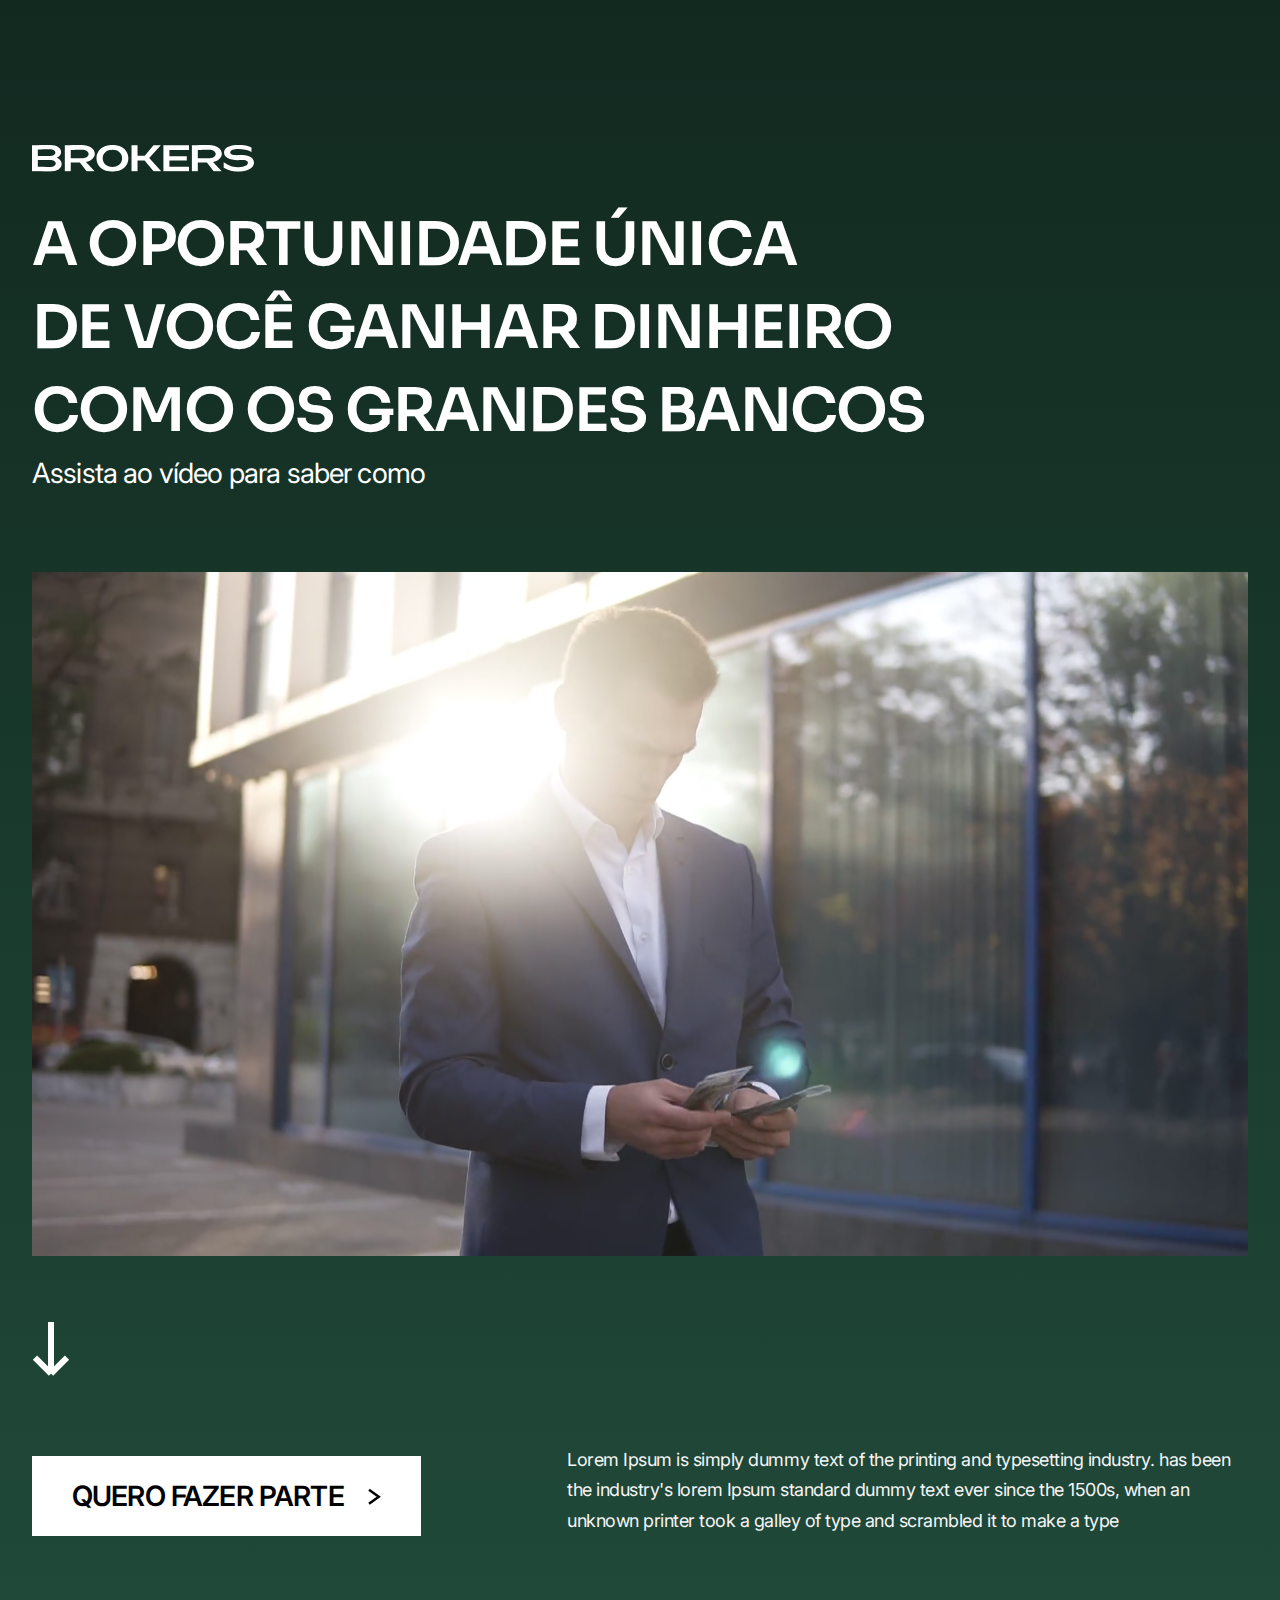
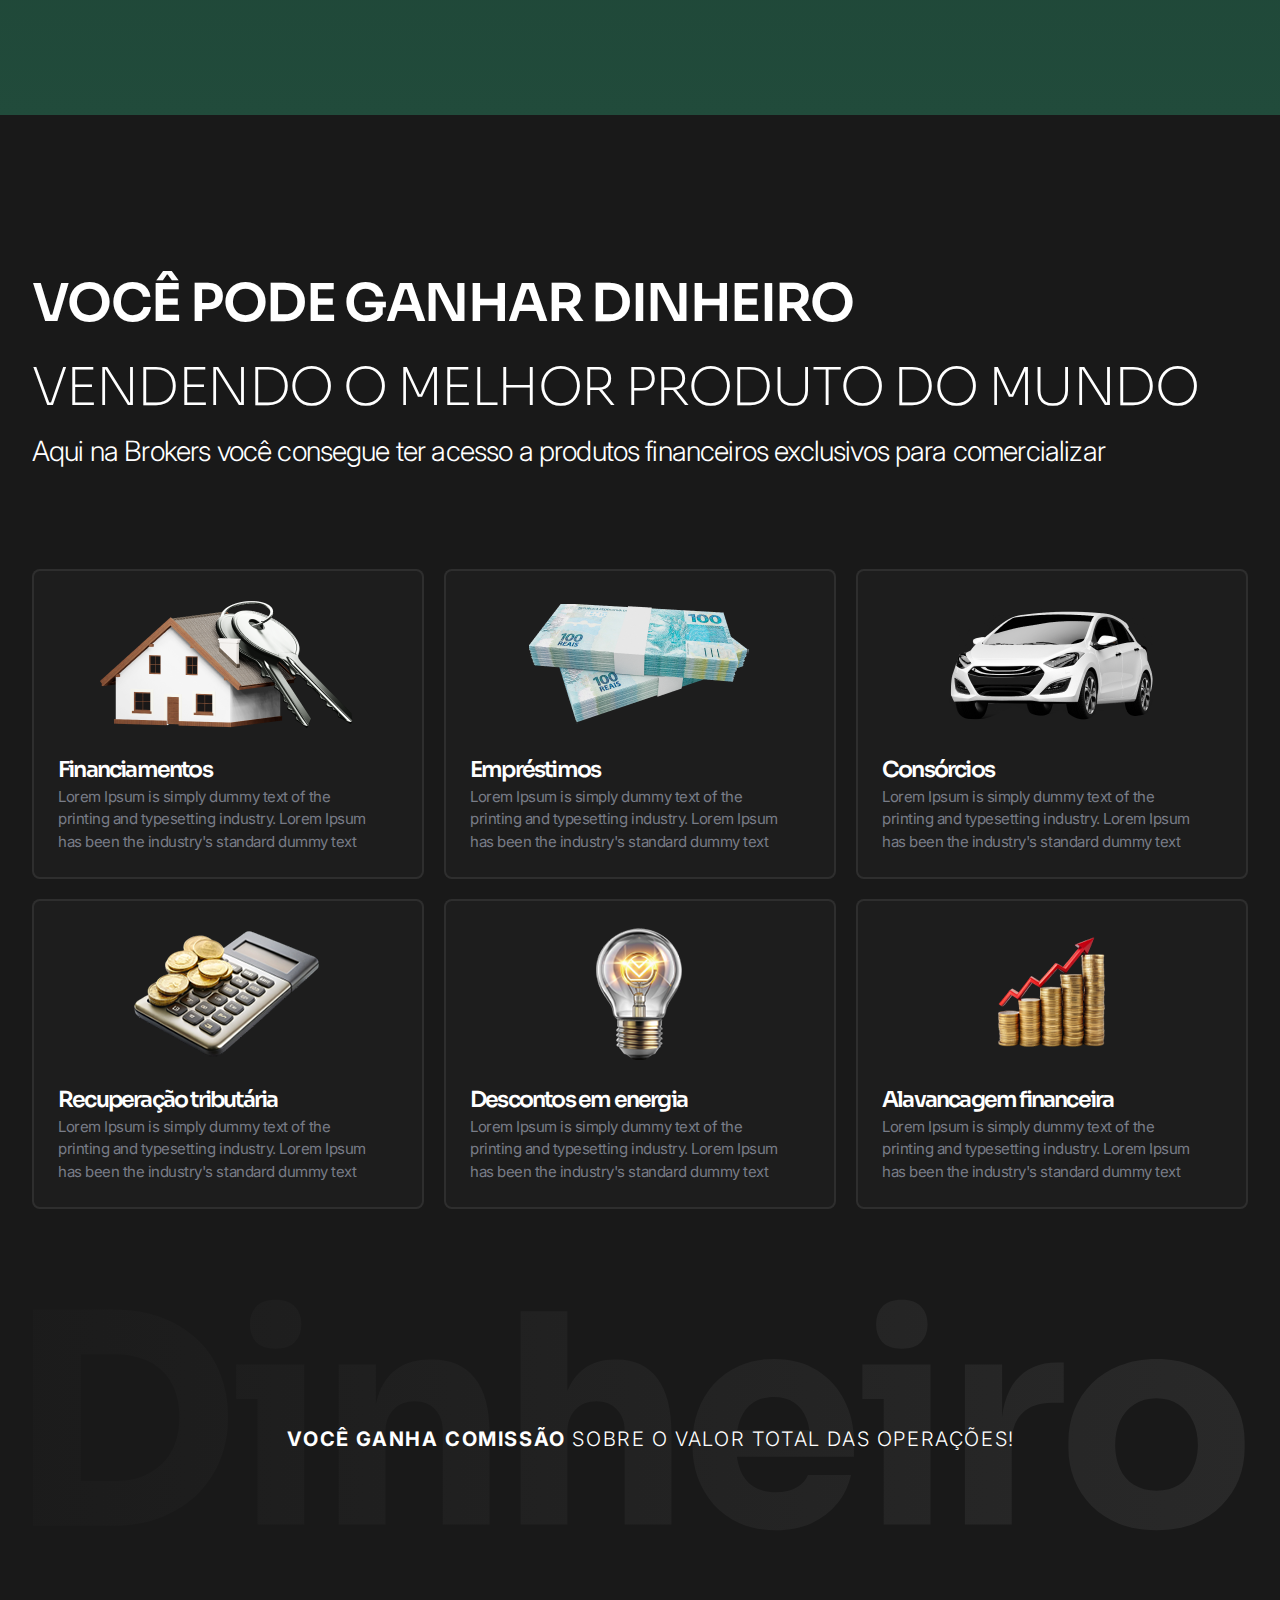
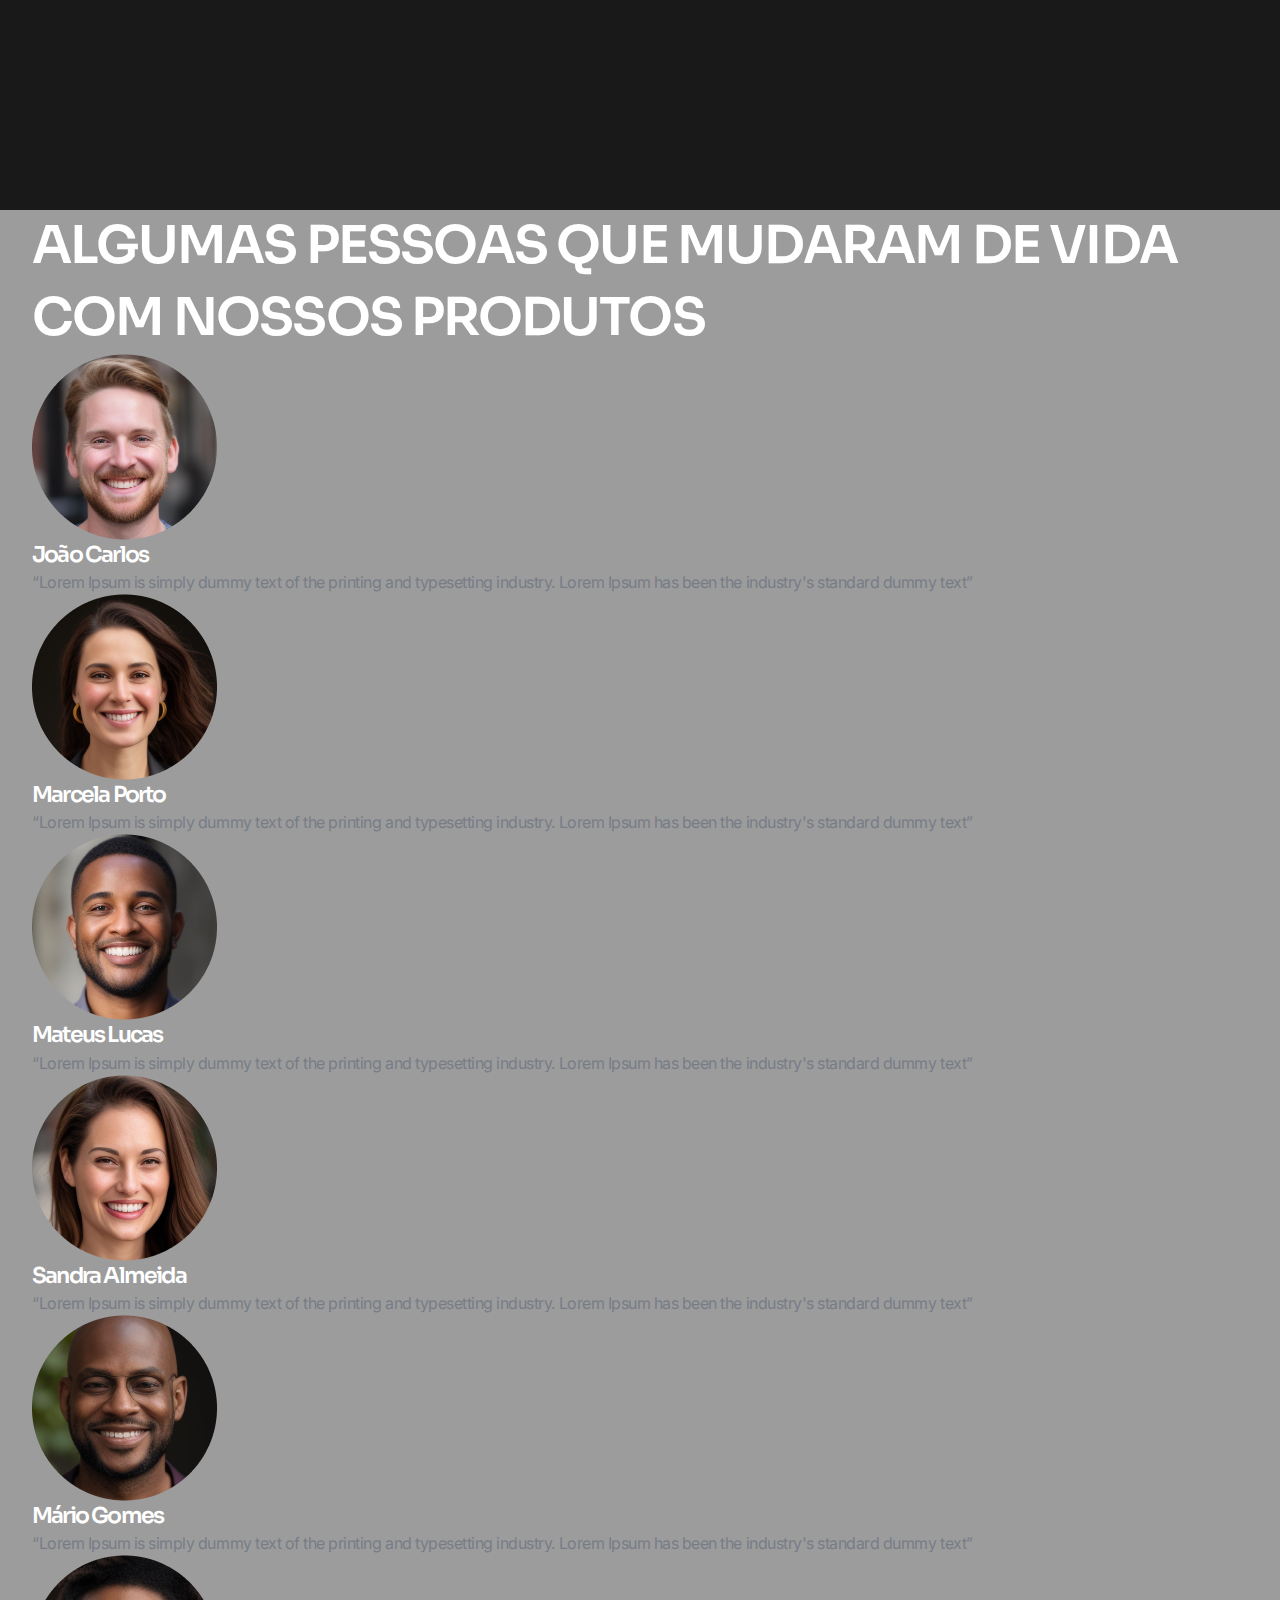
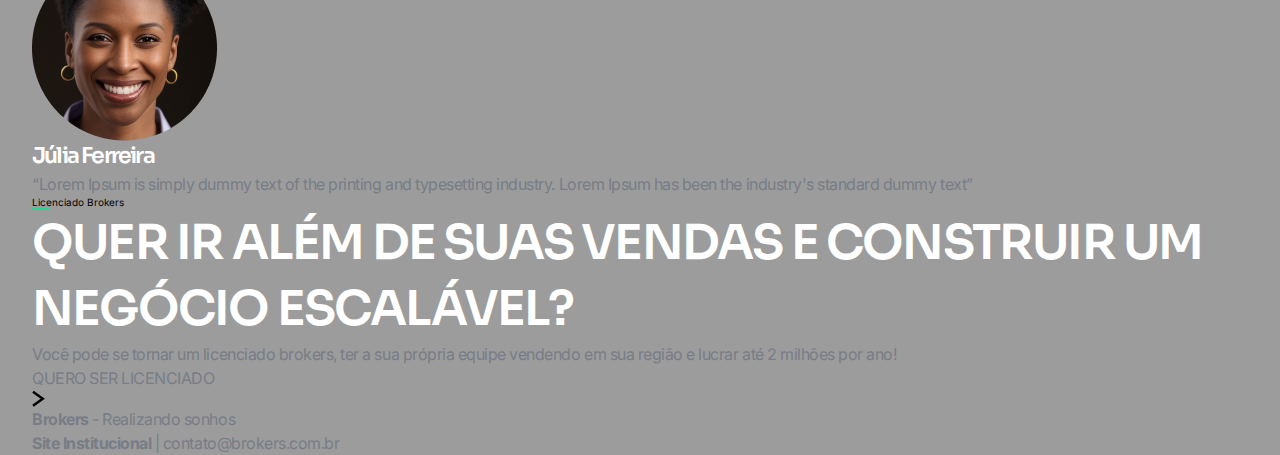
==== lp.html @ 42717589 "section-ganha finalizada" ====
<!DOCTYPE html>
<html lang="pt-BR">
<head>
    <meta charset="UTF-8">
    <meta name="viewport" content="width=device-width, initial-scale=1.0">
    <title>Brokers - Landing page</title>
    <link href="https://fonts.googleapis.com/css2?family=Inter:wght@100..900&family=Sora:wght@100..800&display=swap" rel="stylesheet">
    <link rel="stylesheet" href="css/two.min.css">

</head>
<body>
    <body>
        <div class="section-hero">
            <div class="container">
                <div class="top">
                    <img src="img/imgs_landing/marca_brokers_white.svg" alt="marca_brokers">
                    <h1>A oportunidade única <br>de você ganhar dinheiro como os grandes bancos</h1>
                    <p class="assista">Assista ao vídeo para saber como</p>
                </div>
                <div class="mid">
                    <video autoplay muted loop width="100%" height="100%" type="video/mp4">
                        <source src="img/imgs_landing/video_landing.mov">
                    </video>
                </div>
                <div class="bot">
                    <div class="esquerda">
                        <img class="seta-grande" src="img/imgs_landing/icon_arrow_video.svg" alt="icone_seta">
                        <div class="botao">
                            <p class="texto">QUERO FAZER PARTE<img src="img/imgs_landing/icon_botao.svg" alt="icone_seta"></p>

                        </div>
                    </div>
                    <div class="direita">
                        <p>Lorem Ipsum is simply dummy text of the printing and typesetting industry. has been the industry's lorem Ipsum standard dummy text ever since the 1500s, when an unknown printer took a galley of type and scrambled it to make a type </p>
                    </div>
                </div>
            </div>
        </div>
        <div class="section-ganha">
            <div class="container">
                <div class="top">
                    <h2>Você pode ganhar dinheiro <br><span>vendendo o melhor produto do mundo</span></h2>
                    <p class="aqui">Aqui na Brokers você consegue ter acesso a produtos financeiros exclusivos para comercializar</p>
                </div>
                <div class="mid">
                    <div class="boxs">
                        <div class="card">
                            <div class="img">
                                <img src="img/imgs_landing/3d_financiamento.png" alt="imagem_casa">
                            </div>
                            <div class="text">
                                <h4>Financiamentos</h4>
                                <p>Lorem Ipsum is simply dummy text of the printing and typesetting industry. Lorem Ipsum has been the industry's standard dummy text </p>
                            </div>
                        </div>
                        <div class="card">
                            <div class="img">
                                <img src="img/imgs_landing/3d_emprestimo.png" alt="imagem_casa">
                            </div>
                            <div class="text">
                                <h4>Empréstimos</h4>
                                <p>Lorem Ipsum is simply dummy text of the printing and typesetting industry. Lorem Ipsum has been the industry's standard dummy text </p>
                            </div>
                        </div>
                        <div class="card">
                            <div class="img">
                                <img src="img/imgs_landing/3d_consorcio.png" alt="imagem_casa">
                            </div>
                            <div class="text">
                                <h4>Consórcios</h4>
                                <p>Lorem Ipsum is simply dummy text of the printing and typesetting industry. Lorem Ipsum has been the industry's standard dummy text </p>
                            </div>
                        </div>
                        <div class="card">
                            <div class="img">
                                <img src="img/imgs_landing/3d_recuperacao_tributaria.png" alt="imagem_casa">
                            </div>
                            <div class="text">
                                <h4>Recuperação tributária</h4>
                                <p>Lorem Ipsum is simply dummy text of the printing and typesetting industry. Lorem Ipsum has been the industry's standard dummy text </p>
                            </div>
                        </div>
                        <div class="card">
                            <div class="img">
                                <img src="img/imgs_landing/3d_desconto_energia.png" alt="imagem_casa">
                            </div>
                            <div class="text">
                                <h4>Descontos em energia</h4>
                                <p>Lorem Ipsum is simply dummy text of the printing and typesetting industry. Lorem Ipsum has been the industry's standard dummy text </p>
                            </div>
                        </div>
                        <div class="card">
                            <div class="img">
                                <img src="img/imgs_landing/3d_alavancagem_financeira.png" alt="imagem_casa">
                            </div>
                            <div class="text">
                                <h4>Alavancagem financeira</h4>
                                <p>Lorem Ipsum is simply dummy text of the printing and typesetting industry. Lorem Ipsum has been the industry's standard dummy text </p>
                            </div>
                        </div>
                    </div>
                </div>
                <div class="bot">
                    <img src="img/imgs_landing/dinheiro.svg" alt="">
                    <p class="comissao">Você ganha comissão <span>sobre o valor total das operações!</span></p>
                </div>
            </div>
        </div>
        <div class="section-pessoas">
            <div class="container">
                <h2>Algumas pessoas que mudaram de vida com nossos produtos</h2>
            <div class="boxs">
                <div class="card">
                    <img src="img/imgs_landing/pessoa_joao.png" alt="">
                    <h4 class="nome">João Carlos</h4>
                    <p>“Lorem Ipsum is simply dummy text of the printing and typesetting industry. Lorem Ipsum has been the industry's standard dummy text”</p>
                </div>
                <div class="card">
                    <img src="img/imgs_landing/pessoa_marcela.png" alt="">
                    <h4 class="nome">Marcela Porto</h4>
                    <p>“Lorem Ipsum is simply dummy text of the printing and typesetting industry. Lorem Ipsum has been the industry's standard dummy text”</p>
                </div>
                <div class="card">
                    <img src="img/imgs_landing/pessoa_mateus.png" alt="">
                    <h4 class="nome">Mateus Lucas</h4>
                    <p>“Lorem Ipsum is simply dummy text of the printing and typesetting industry. Lorem Ipsum has been the industry's standard dummy text”</p>
                </div>
                <div class="card">
                    <img src="img/imgs_landing/pessoa_sandra.png" alt="">
                    <h4 class="nome">Sandra Almeida</h4>
                    <p>“Lorem Ipsum is simply dummy text of the printing and typesetting industry. Lorem Ipsum has been the industry's standard dummy text”</p>
                </div>
                <div class="card">
                    <img src="img/imgs_landing/pessoa_mario.png" alt="">
                    <h4 class="nome">Mário Gomes</h4>
                    <p>“Lorem Ipsum is simply dummy text of the printing and typesetting industry. Lorem Ipsum has been the industry's standard dummy text”</p>
                </div>
                <div class="card">
                    <img src="img/imgs_landing/pessoa_julia.png" alt="">
                    <h4 class="nome">Júlia Ferreira</h4>
                    <p>“Lorem Ipsum is simply dummy text of the printing and typesetting industry. Lorem Ipsum has been the industry's standard dummy text”</p>
                </div>
            </div>
            </div>
        </div>
        <div class="section-licenciado">
            <div class="container">
                <div class="top">
                    <tag>
                        <span>Licenciado Brokers</span>
                        <img src="img/imgs_landing/traco_verde.svg" alt="">
                    </tag>
                    <h3>Quer ir além de suas vendas e construir um negócio escalável? </h3>
                    <p class="voce-pode">Você pode se tornar um licenciado brokers, ter a sua própria equipe vendendo em sua região e lucrar até 2 milhões por ano!</p>
                    <div class="botao">
                        <p>QUERO SER LICENCIADO</p>
                        <img src="img/imgs_landing/icon_botao.svg" alt="icone_seta">
                    </div>
                </div>
                <footer>
                    <p>
                        <strong>Brokers</strong>  -  Realizando sonhos
                    </p>
                    <p><strong>Site Institucional</strong> | contato@brokers.com.br</p>
                </footer>
            </div>
        </div>
    </body>
    
</body>
</html>
---- css/two.min.css ----
*{margin:0px;padding:0px;box-sizing:border-box;-webkit-font-smoothing:antialiased}img{max-width:100%;display:block}a{display:inline-block;text-decoration:none;cursor:pointer;color:#000}ul{list-style:none;color:#fff}html{font-size:62.5%;background-color:#fff;font-family:"inter",sans-serif}button{border:none;background-color:#fff}.container{width:100%;max-width:1246px;margin:0 auto;padding:0px 15px;align-items:center}h1,h2,h3,h4{color:#fff;font-family:"Sora",sans-serif;font-style:normal;font-weight:600;line-height:138%;letter-spacing:-1.8px}h1{font-size:6rem;text-transform:uppercase}h2{font-size:5.2rem;text-transform:uppercase}h3{font-size:4.8rem;text-transform:uppercase}h4{font-size:2.2rem}p{color:#787c87;font-family:"Inter",sans-serif;font-size:16px;font-style:normal;font-weight:400;line-height:150%;letter-spacing:-0.48px}body{background-color:#9c9c9c}body .section-hero{height:1715px;background:linear-gradient(180deg, #122920, #214B3B)}body .section-hero .container{padding-top:144px}body .section-hero .container .top img{margin-bottom:32px}body .section-hero .container .top h1{width:100%;max-width:900px;font-size:60px;font-weight:600;line-height:138%;letter-spacing:-1.8px;text-transform:uppercase}body .section-hero .container .top p{color:#fff;font-size:28px;line-height:150%;letter-spacing:-0.84px;margin-bottom:78px}body .section-hero .container .bot{display:flex;justify-content:space-between;align-items:end;margin-top:64px}body .section-hero .container .bot .esquerda .seta-grande{margin-bottom:78px}body .section-hero .container .bot .esquerda .botao{display:flex;background-color:#fff;width:100%}body .section-hero .container .bot .esquerda .botao .texto{color:#000;font-size:28px;font-weight:600;line-height:100%;letter-spacing:-0.84px;display:flex;justify-content:center;align-items:center;padding:26px 40px}body .section-hero .container .bot .esquerda .botao .texto img{margin-left:24px}body .section-hero .container .bot .direita{display:flex;align-items:end}body .section-hero .container .bot .direita p{width:100%;max-width:681px;height:100%;color:#f5f5f5;font-size:1.8rem;line-height:170%}body .section-hero .container .bot .direita p img{align-items:center;justify-content:center}body .section-ganha{height:1695px;background-color:#191919;padding-top:147px}body .section-ganha .container .top{margin-bottom:97px}body .section-ganha .container .top h2{width:100%;font-size:52px;font-weight:600;line-height:162%;letter-spacing:-1.56px;text-transform:uppercase}body .section-ganha .container .top h2 span{font-weight:200}body .section-ganha .container .top .aqui{color:#fff;font-weight:300;font-size:28px;line-height:150%;letter-spacing:-0.84px}body .section-ganha .container .mid .boxs{display:grid;grid-template-columns:1fr 1fr 1fr;gap:20px}body .section-ganha .container .mid .boxs .card{border-radius:8px;border:2px solid rgba(255,255,255,.08);background:rgba(255,255,255,.02);padding:24px}body .section-ganha .container .mid .boxs .card .img{width:100%;display:flex;align-items:center;justify-content:center;margin-bottom:20px}body .section-ganha .container .mid .boxs .card .text p{width:100%;max-width:320px;font-size:1.5rem}body .section-ganha .container .bot{position:relative}body .section-ganha .container .bot img{margin-top:90px}body .section-ganha .container .bot .comissao{position:absolute;top:55%;left:21%;color:#fff;font-family:"Inter",sans-serif;font-size:2rem;font-weight:700;line-height:120%;letter-spacing:1.6px;text-transform:uppercase}body .section-ganha .container .bot .comissao span{font-weight:300}/*# sourceMappingURL=two.min.css.map */
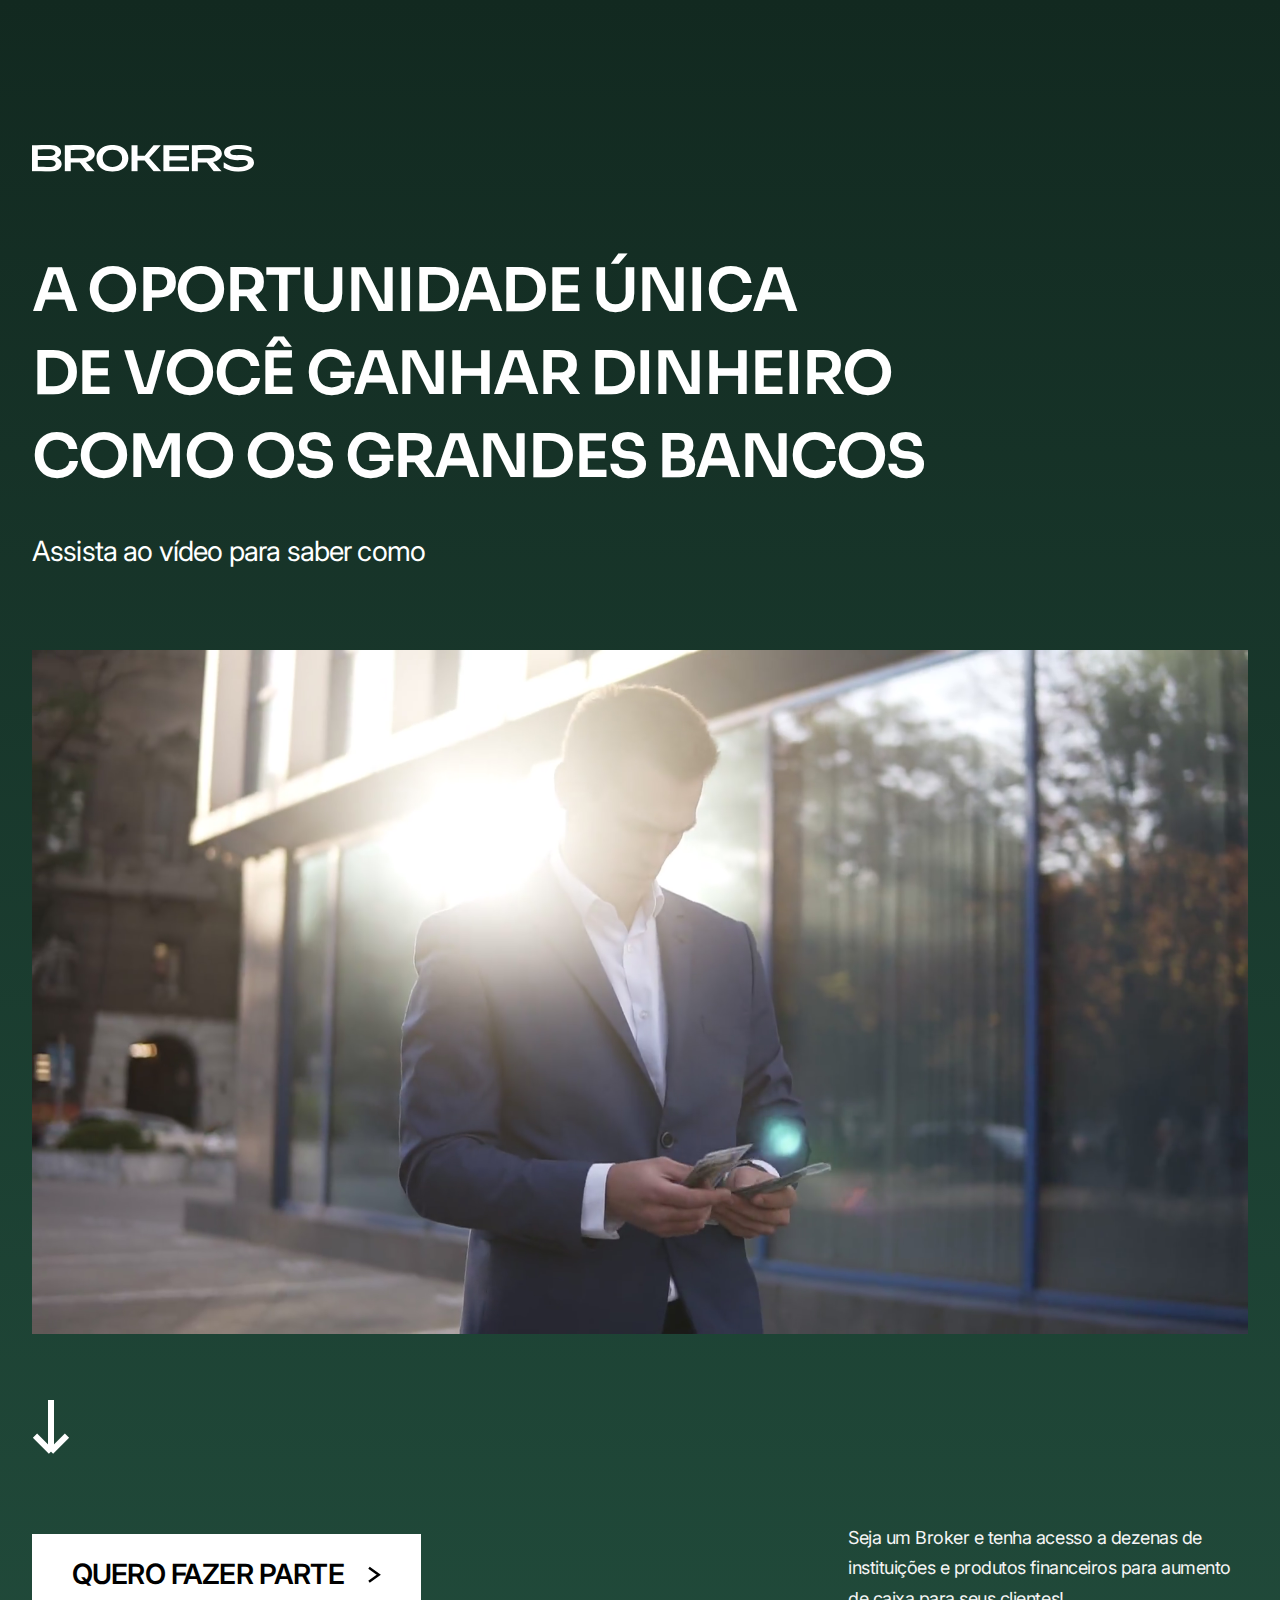
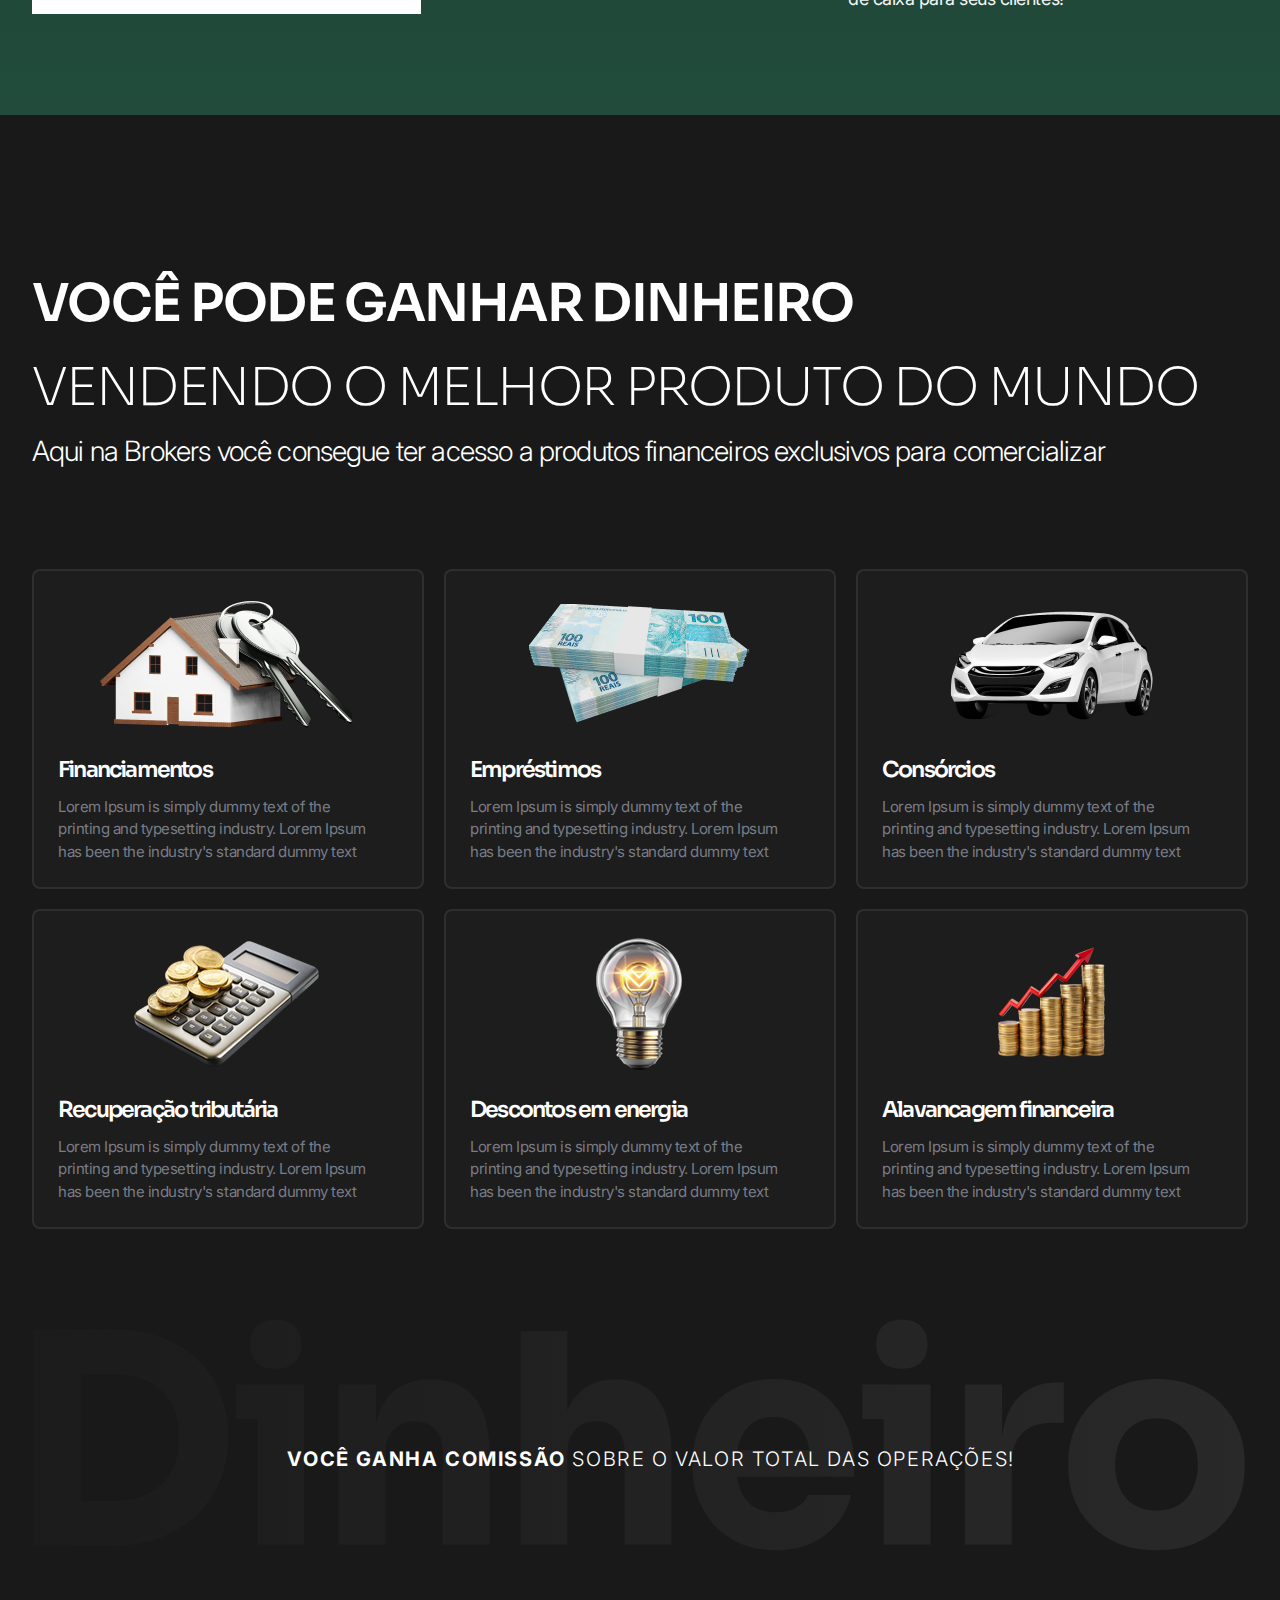
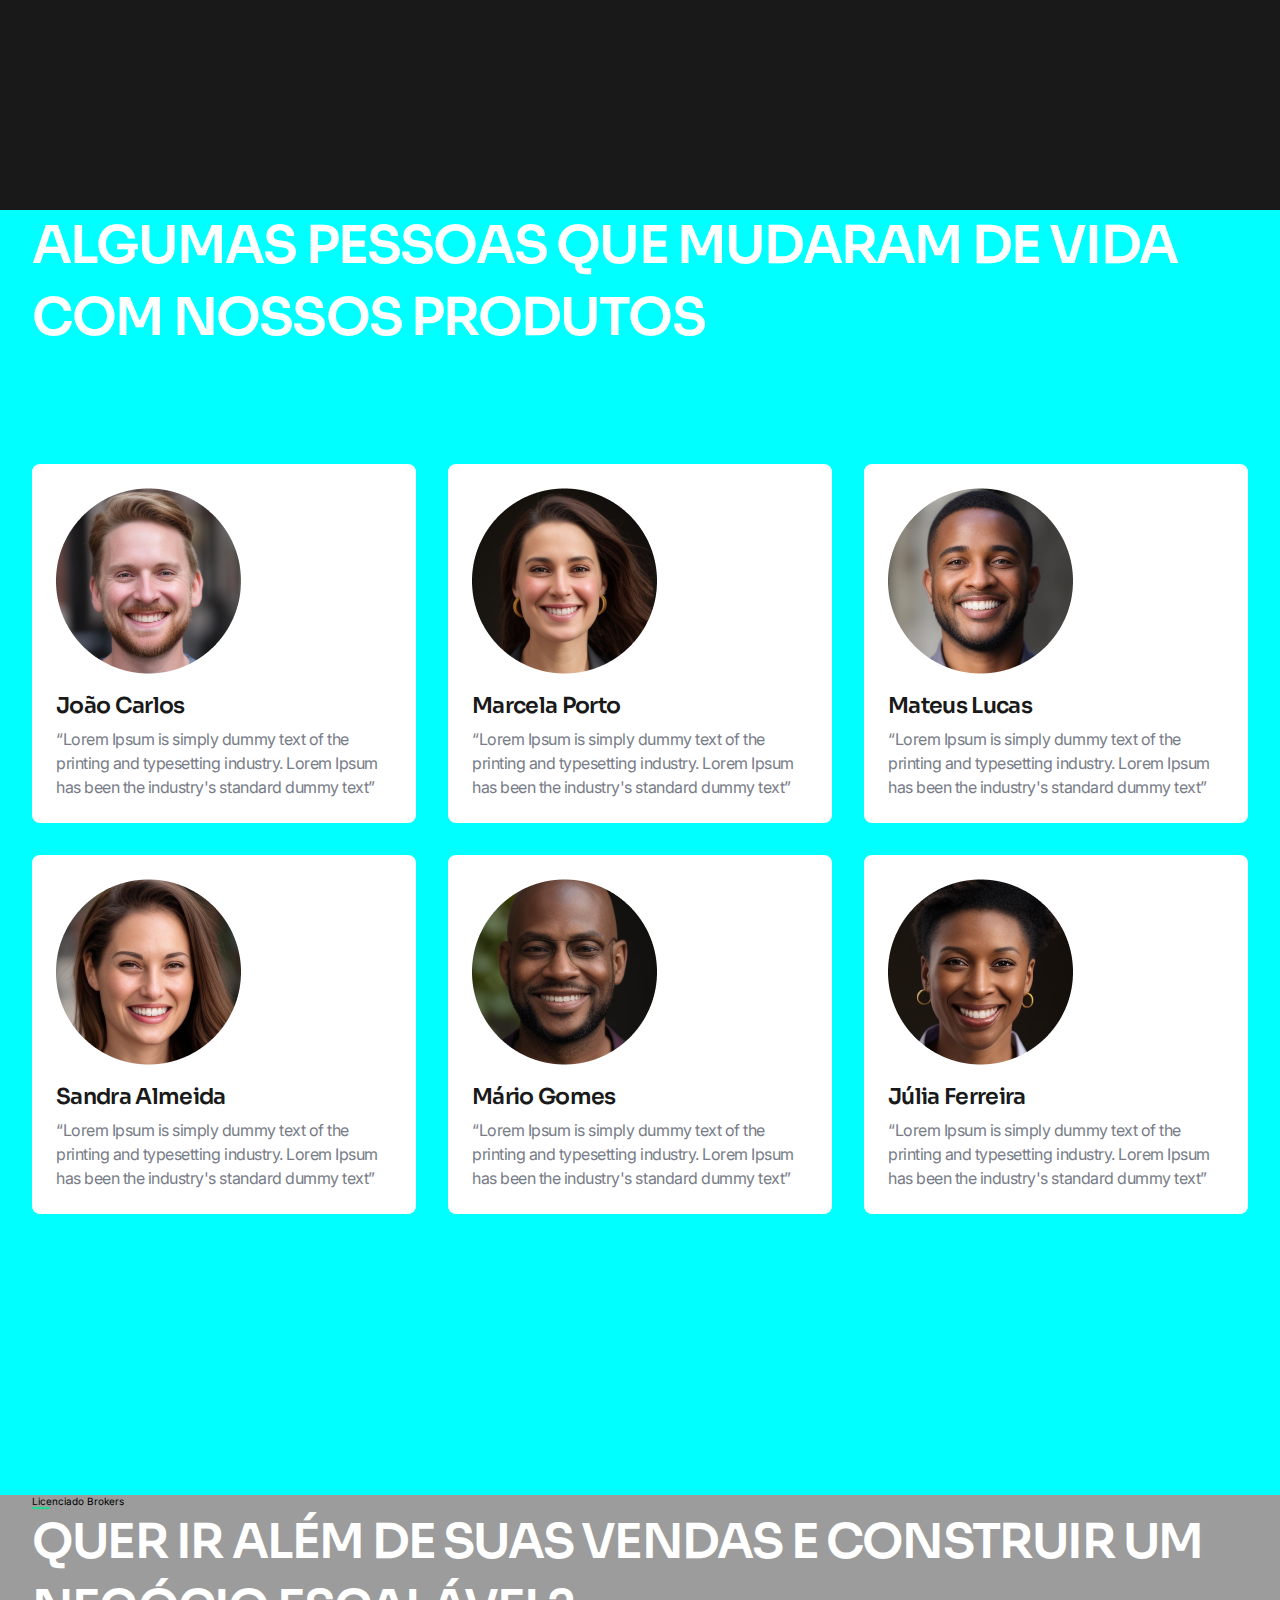
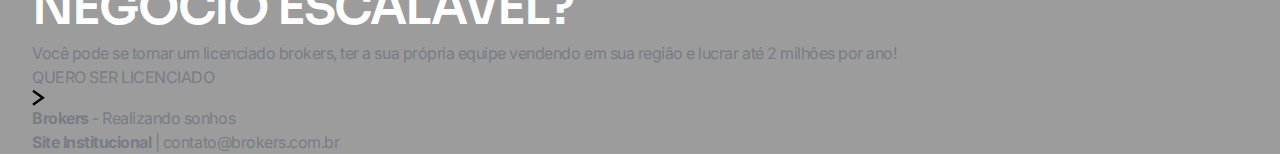
==== commit 505c059e: "Card pessoas" ====
--- a/lp.html
+++ b/lp.html
@@ -31,7 +31,7 @@
                         </div>
                     </div>
                     <div class="direita">
-                        <p>Lorem Ipsum is simply dummy text of the printing and typesetting industry. has been the industry's lorem Ipsum standard dummy text ever since the 1500s, when an unknown printer took a galley of type and scrambled it to make a type </p>
+                        <p>Seja um Broker e tenha acesso a dezenas de instituições e produtos financeiros para aumento de caixa para seus clientes!</p>
                     </div>
                 </div>
             </div>
--- a/css/two.min.css
+++ b/css/two.min.css
@@ -1 +1 @@
-*{margin:0px;padding:0px;box-sizing:border-box;-webkit-font-smoothing:antialiased}img{max-width:100%;display:block}a{display:inline-block;text-decoration:none;cursor:pointer;color:#000}ul{list-style:none;color:#fff}html{font-size:62.5%;background-color:#fff;font-family:"inter",sans-serif}button{border:none;background-color:#fff}.container{width:100%;max-width:1246px;margin:0 auto;padding:0px 15px;align-items:center}h1,h2,h3,h4{color:#fff;font-family:"Sora",sans-serif;font-style:normal;font-weight:600;line-height:138%;letter-spacing:-1.8px}h1{font-size:6rem;text-transform:uppercase}h2{font-size:5.2rem;text-transform:uppercase}h3{font-size:4.8rem;text-transform:uppercase}h4{font-size:2.2rem}p{color:#787c87;font-family:"Inter",sans-serif;font-size:16px;font-style:normal;font-weight:400;line-height:150%;letter-spacing:-0.48px}body{background-color:#9c9c9c}body .section-hero{height:1715px;background:linear-gradient(180deg, #122920, #214B3B)}body .section-hero .container{padding-top:144px}body .section-hero .container .top img{margin-bottom:32px}body .section-hero .container .top h1{width:100%;max-width:900px;font-size:60px;font-weight:600;line-height:138%;letter-spacing:-1.8px;text-transform:uppercase}body .section-hero .container .top p{color:#fff;font-size:28px;line-height:150%;letter-spacing:-0.84px;margin-bottom:78px}body .section-hero .container .bot{display:flex;justify-content:space-between;align-items:end;margin-top:64px}body .section-hero .container .bot .esquerda .seta-grande{margin-bottom:78px}body .section-hero .container .bot .esquerda .botao{display:flex;background-color:#fff;width:100%}body .section-hero .container .bot .esquerda .botao .texto{color:#000;font-size:28px;font-weight:600;line-height:100%;letter-spacing:-0.84px;display:flex;justify-content:center;align-items:center;padding:26px 40px}body .section-hero .container .bot .esquerda .botao .texto img{margin-left:24px}body .section-hero .container .bot .direita{display:flex;align-items:end}body .section-hero .container .bot .direita p{width:100%;max-width:681px;height:100%;color:#f5f5f5;font-size:1.8rem;line-height:170%}body .section-hero .container .bot .direita p img{align-items:center;justify-content:center}body .section-ganha{height:1695px;background-color:#191919;padding-top:147px}body .section-ganha .container .top{margin-bottom:97px}body .section-ganha .container .top h2{width:100%;font-size:52px;font-weight:600;line-height:162%;letter-spacing:-1.56px;text-transform:uppercase}body .section-ganha .container .top h2 span{font-weight:200}body .section-ganha .container .top .aqui{color:#fff;font-weight:300;font-size:28px;line-height:150%;letter-spacing:-0.84px}body .section-ganha .container .mid .boxs{display:grid;grid-template-columns:1fr 1fr 1fr;gap:20px}body .section-ganha .container .mid .boxs .card{border-radius:8px;border:2px solid rgba(255,255,255,.08);background:rgba(255,255,255,.02);padding:24px}body .section-ganha .container .mid .boxs .card .img{width:100%;display:flex;align-items:center;justify-content:center;margin-bottom:20px}body .section-ganha .container .mid .boxs .card .text p{width:100%;max-width:320px;font-size:1.5rem}body .section-ganha .container .bot{position:relative}body .section-ganha .container .bot img{margin-top:90px}body .section-ganha .container .bot .comissao{position:absolute;top:55%;left:21%;color:#fff;font-family:"Inter",sans-serif;font-size:2rem;font-weight:700;line-height:120%;letter-spacing:1.6px;text-transform:uppercase}body .section-ganha .container .bot .comissao span{font-weight:300}/*# sourceMappingURL=two.min.css.map */+*{margin:0px;padding:0px;box-sizing:border-box;-webkit-font-smoothing:antialiased}img{max-width:100%;display:block}a{display:inline-block;text-decoration:none;cursor:pointer;color:#000}ul{list-style:none;color:#fff}html{font-size:62.5%;background-color:#fff;font-family:"inter",sans-serif}button{border:none;background-color:#fff;cursor:pointer}.container{width:100%;max-width:1246px;margin:0 auto;padding:0px 15px;align-items:center}h1,h2,h3,h4{color:#fff;font-family:"Sora",sans-serif;font-style:normal;font-weight:600;line-height:138%;letter-spacing:-1.8px}h1{font-size:6rem;text-transform:uppercase}h2{font-size:5.2rem;text-transform:uppercase}h3{font-size:4.8rem;text-transform:uppercase}h4{font-size:2.2rem}p{color:#787c87;font-family:"Inter",sans-serif;font-size:16px;font-style:normal;font-weight:400;line-height:150%;letter-spacing:-0.48px}body{background-color:#9c9c9c}body .section-hero{height:1715px;background:linear-gradient(180deg, #122920, #214B3B)}body .section-hero .container{padding-top:144px}body .section-hero .container .top img{margin-bottom:78px}body .section-hero .container .top h1{width:100%;max-width:900px;font-size:60px;font-weight:600;line-height:138%;letter-spacing:-1.8px;text-transform:uppercase}body .section-hero .container .top p{color:#fff;font-size:28px;line-height:150%;letter-spacing:-0.84px;margin-bottom:78px;margin-top:32px}body .section-hero .container .bot{display:flex;justify-content:space-between;align-items:end;margin-top:64px}body .section-hero .container .bot .esquerda .seta-grande{margin-bottom:78px}body .section-hero .container .bot .esquerda .botao{background-color:#fff;width:100%;max-width:600px}body .section-hero .container .bot .esquerda .botao .texto{color:#000;font-size:28px;font-weight:600;line-height:100%;letter-spacing:-0.84px;display:flex;justify-content:center;align-items:center;padding:26px 40px}body .section-hero .container .bot .esquerda .botao .texto img{margin-left:24px}body .section-hero .container .bot .direita{display:flex;align-items:end}body .section-hero .container .bot .direita p{width:100%;max-width:400px;height:100%;color:#f5f5f5;font-size:1.8rem;line-height:170%}body .section-hero .container .bot .direita p img{align-items:center;justify-content:center}body .section-ganha{height:1695px;background-color:#191919;padding-top:147px}body .section-ganha .container .top{margin-bottom:97px}body .section-ganha .container .top h2{width:100%;font-size:52px;font-weight:600;line-height:162%;letter-spacing:-1.56px;text-transform:uppercase}body .section-ganha .container .top h2 span{font-weight:200}body .section-ganha .container .top .aqui{color:#fff;font-weight:300;font-size:28px;line-height:150%;letter-spacing:-0.84px}body .section-ganha .container .mid .boxs{display:grid;grid-template-columns:1fr 1fr 1fr;gap:20px}body .section-ganha .container .mid .boxs .card{border-radius:8px;border:2px solid rgba(255,255,255,.08);background:rgba(255,255,255,.02);padding:24px}body .section-ganha .container .mid .boxs .card .img{width:100%;display:flex;align-items:center;justify-content:center;margin-bottom:20px}body .section-ganha .container .mid .boxs .card .text p{width:100%;max-width:320px;font-size:1.5rem;margin-top:10px}body .section-ganha .container .bot{position:relative}body .section-ganha .container .bot img{margin-top:90px}body .section-ganha .container .bot .comissao{position:absolute;top:55%;left:21%;color:#fff;font-family:"Inter",sans-serif;font-size:2rem;font-weight:700;line-height:120%;letter-spacing:1.6px;text-transform:uppercase}body .section-ganha .container .bot .comissao span{font-weight:300}body .section-pessoas{background-color:aqua;height:1285px}body .section-pessoas .boxs{display:grid;grid-template-columns:1fr 1fr 1fr;gap:32px;margin-top:110px}body .section-pessoas .boxs .card{background-color:#fff;padding:24px;border-radius:8px}body .section-pessoas .boxs .card h4{color:#191919;font-size:22px;font-weight:600;line-height:120%;letter-spacing:-0.66px;margin-top:19px}body .section-pessoas .boxs .card p{width:100%;max-width:333px;color:#787c87;line-height:150%;letter-spacing:-0.48px;margin-top:8px}/*# sourceMappingURL=two.min.css.map */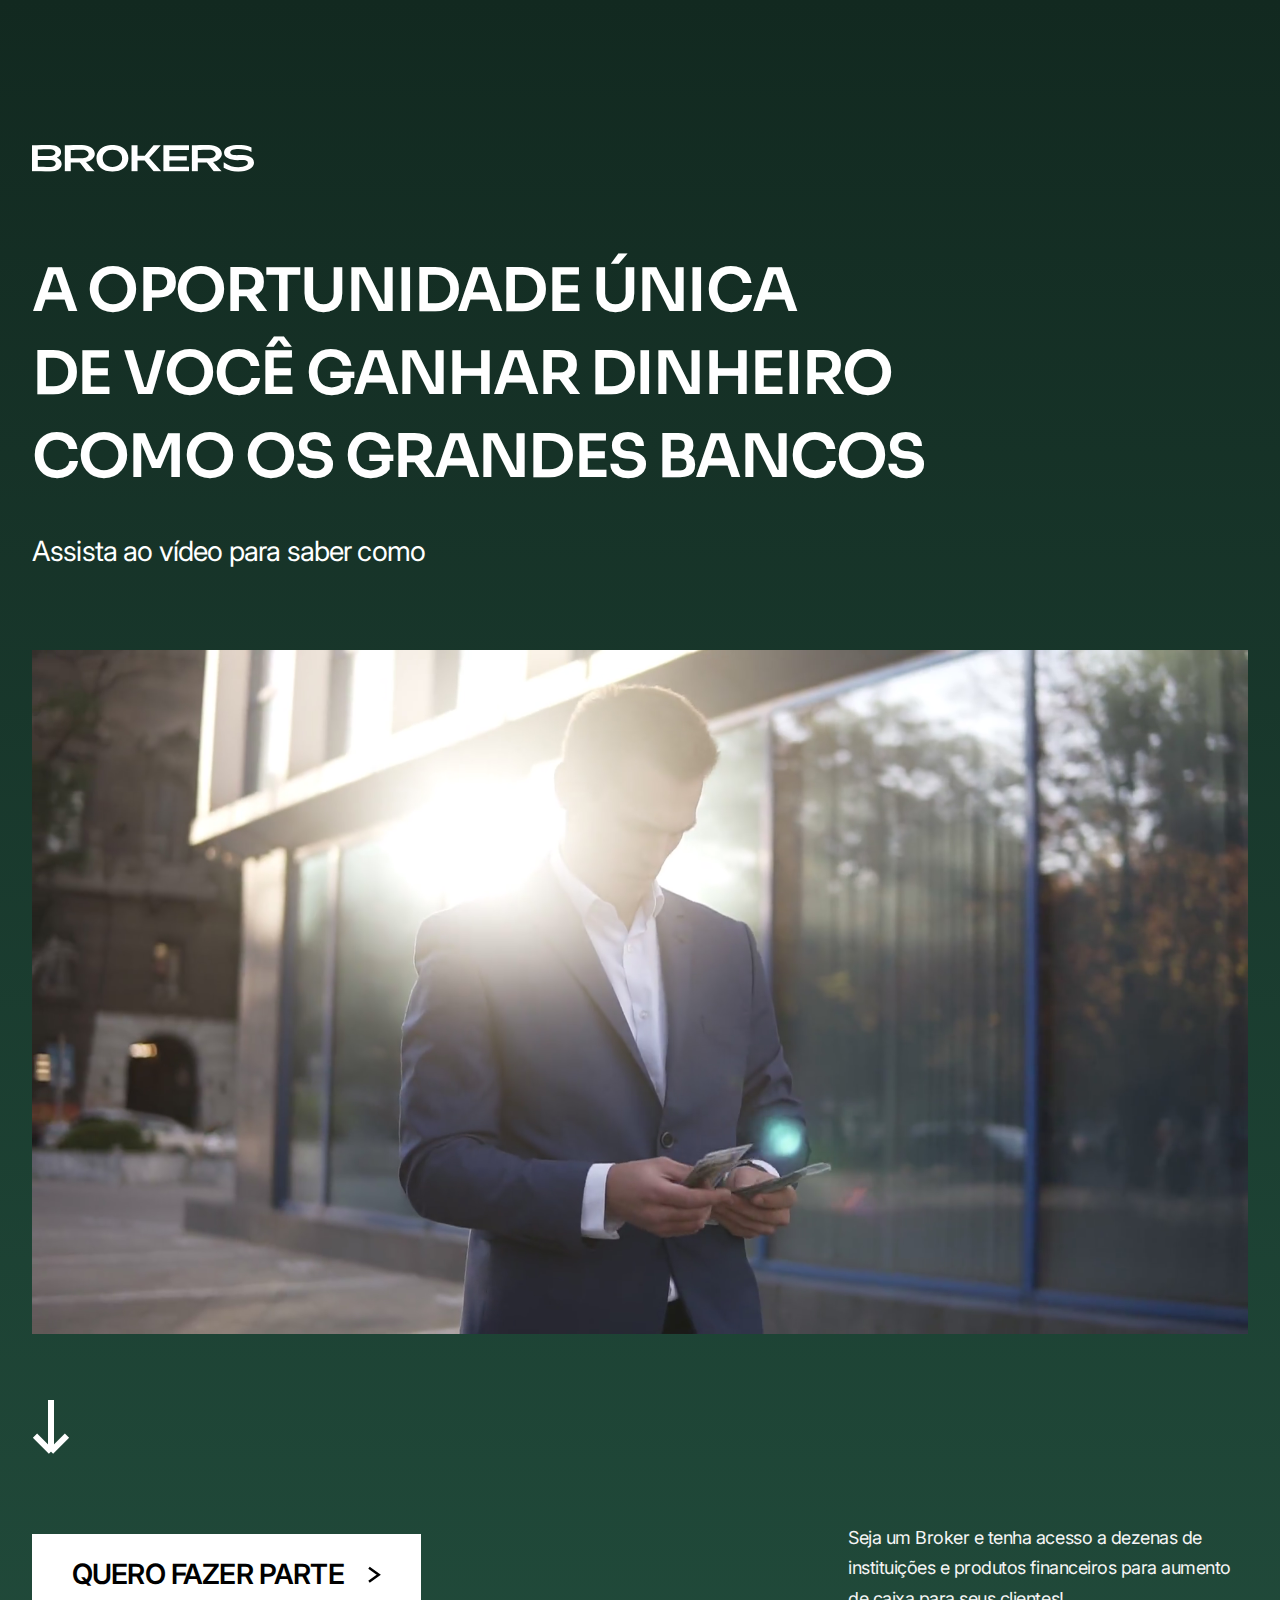
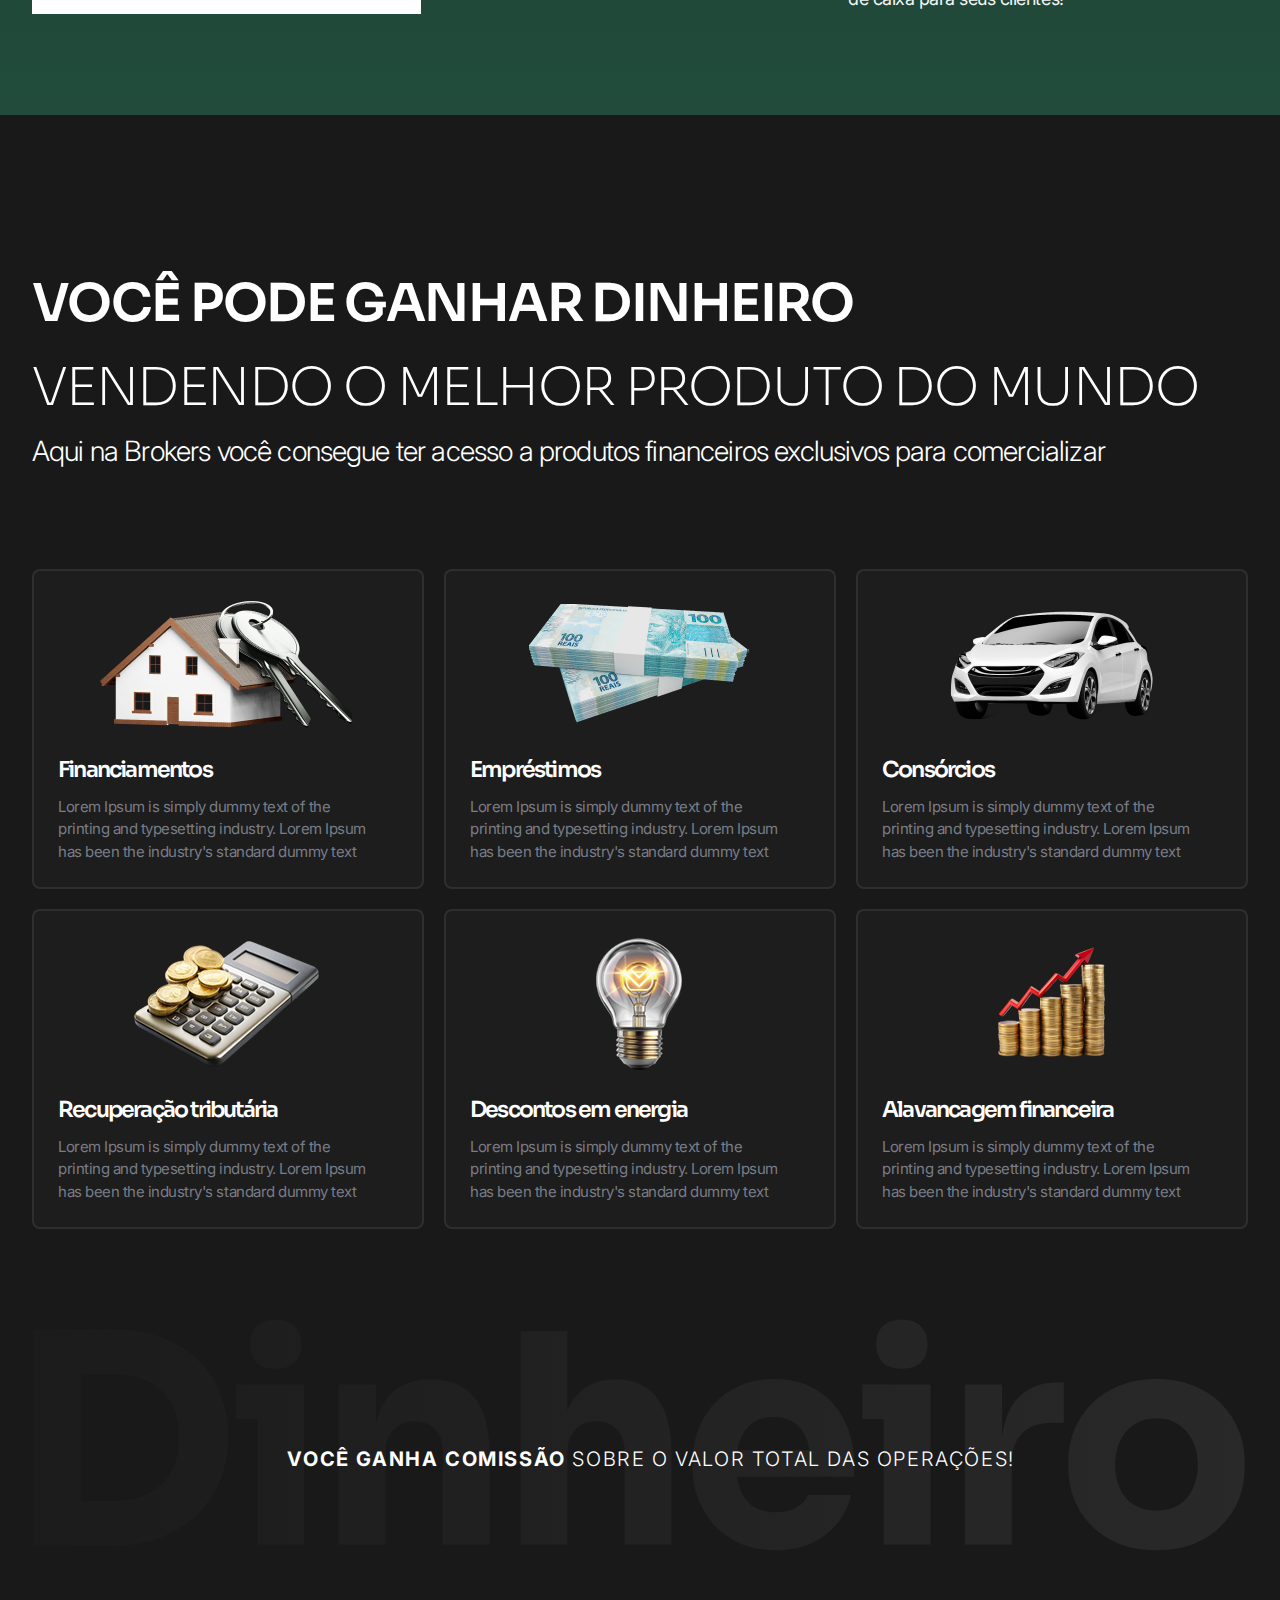
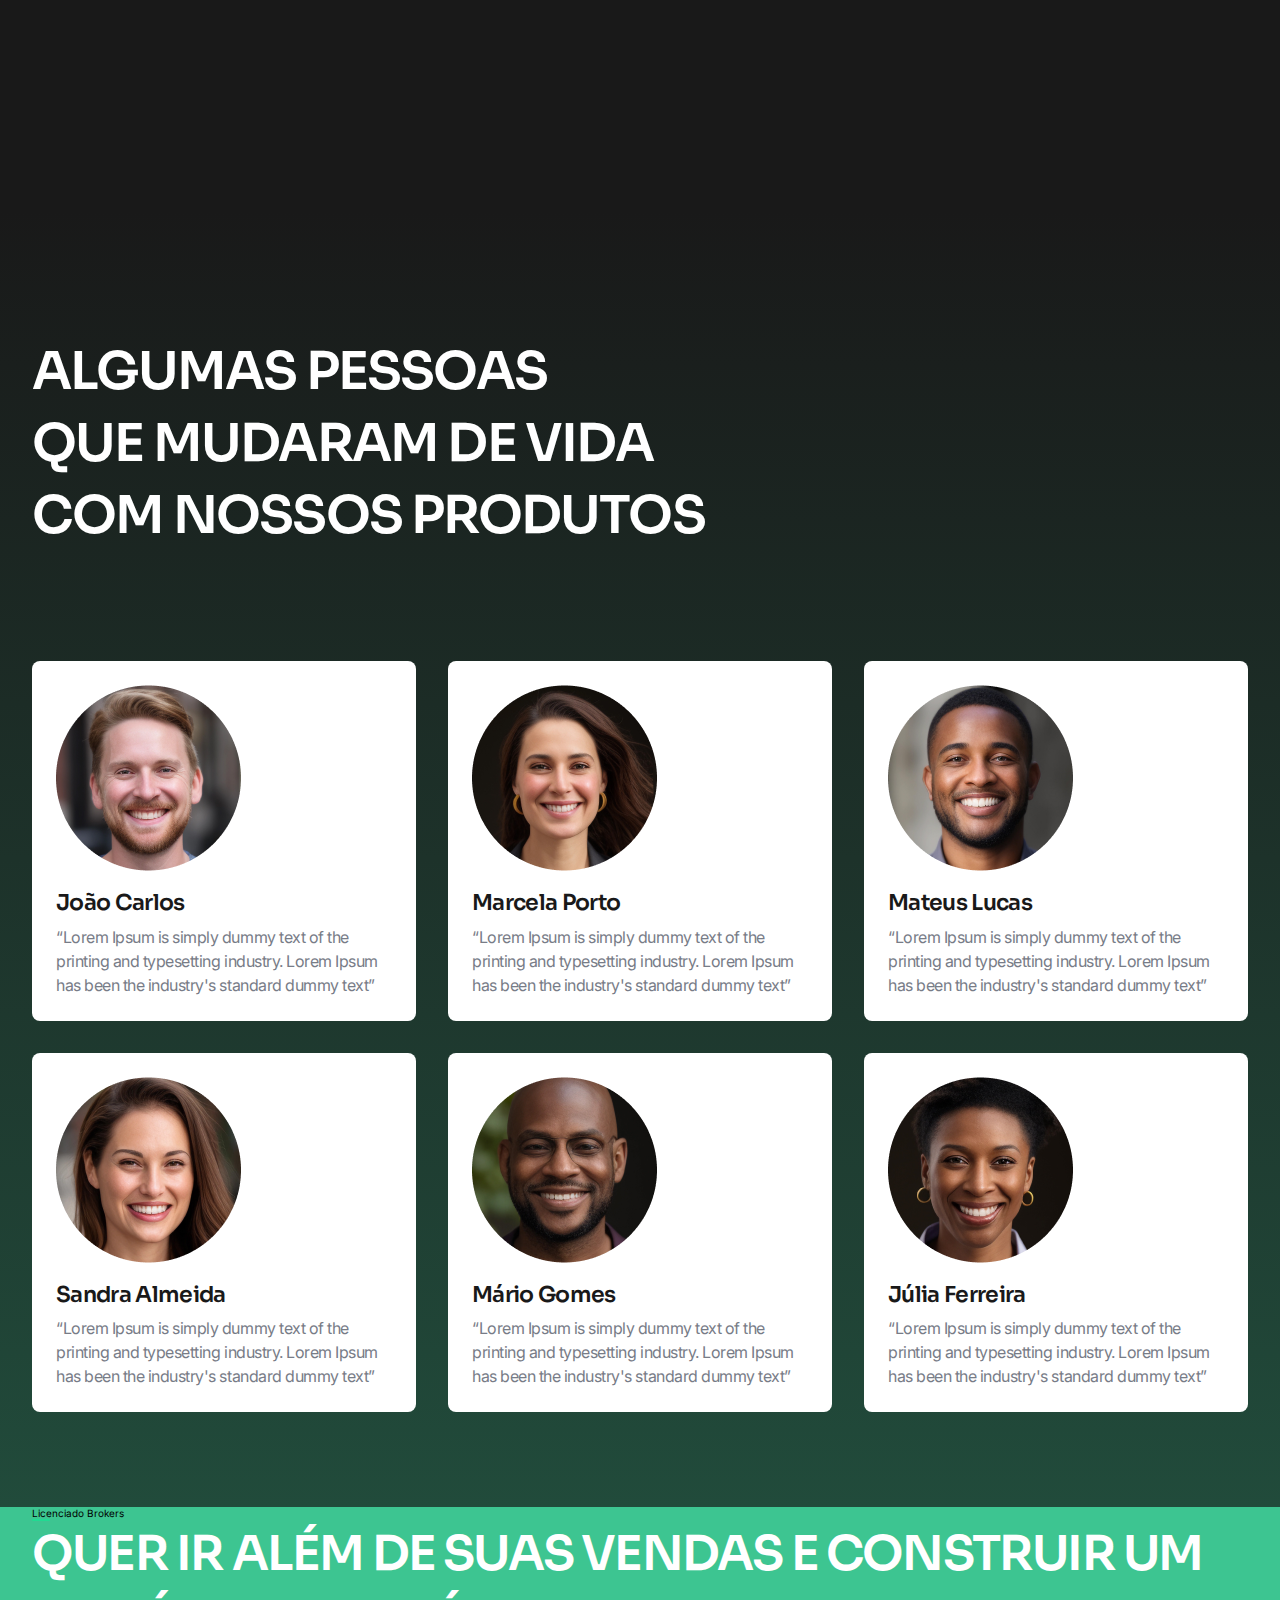
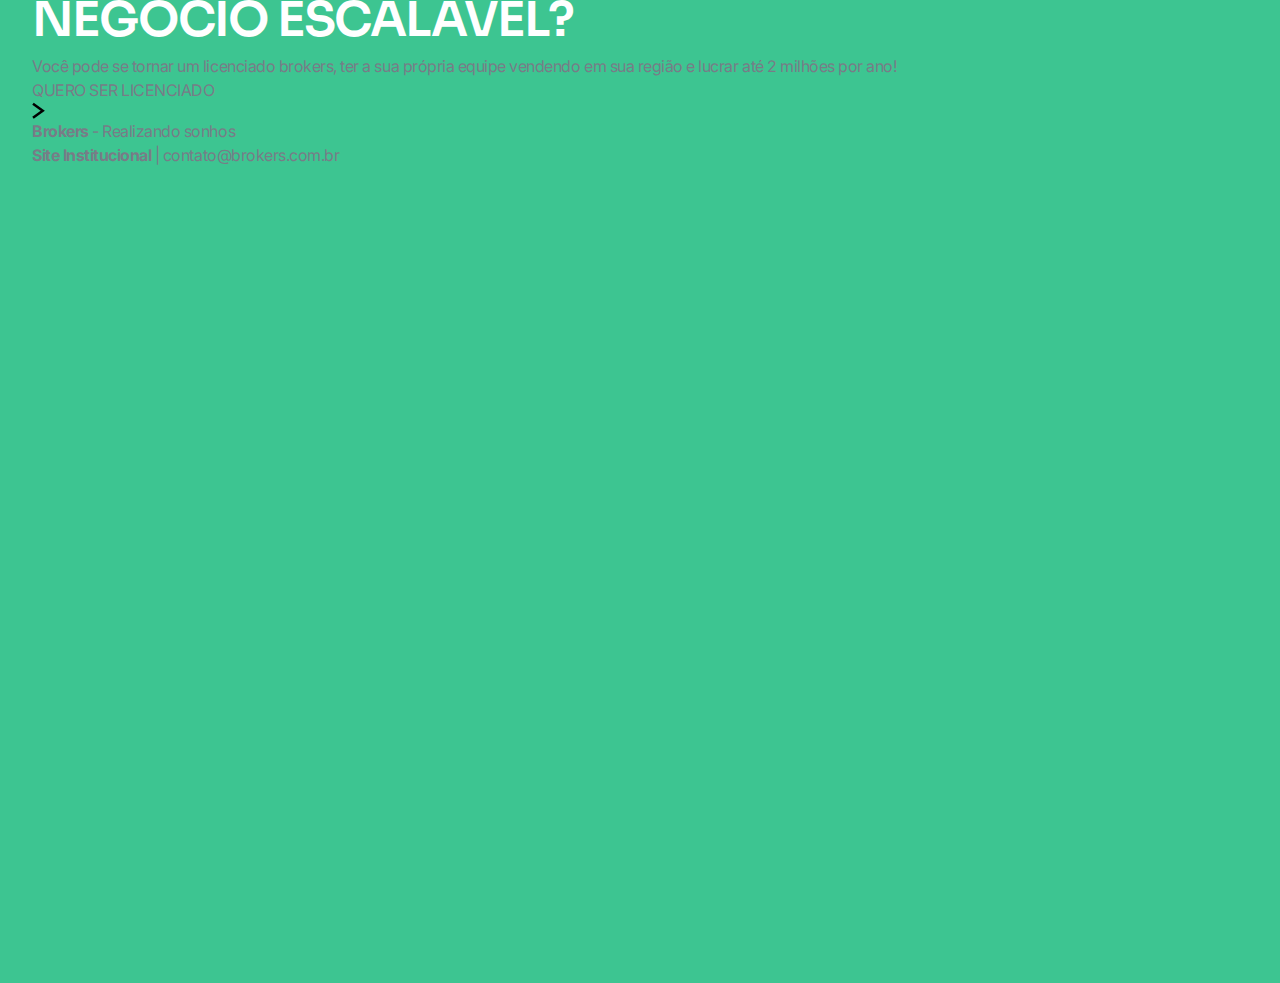
==== commit 4a4e1657: "iniciando section-licenciado" ====
--- a/lp.html
+++ b/lp.html
@@ -108,7 +108,7 @@
         </div>
         <div class="section-pessoas">
             <div class="container">
-                <h2>Algumas pessoas que mudaram de vida com nossos produtos</h2>
+                <h2>Algumas pessoas <br>que mudaram de vida com nossos produtos</h2>
             <div class="boxs">
                 <div class="card">
                     <img src="img/imgs_landing/pessoa_joao.png" alt="">
--- a/css/two.min.css
+++ b/css/two.min.css
@@ -1 +1 @@
-*{margin:0px;padding:0px;box-sizing:border-box;-webkit-font-smoothing:antialiased}img{max-width:100%;display:block}a{display:inline-block;text-decoration:none;cursor:pointer;color:#000}ul{list-style:none;color:#fff}html{font-size:62.5%;background-color:#fff;font-family:"inter",sans-serif}button{border:none;background-color:#fff;cursor:pointer}.container{width:100%;max-width:1246px;margin:0 auto;padding:0px 15px;align-items:center}h1,h2,h3,h4{color:#fff;font-family:"Sora",sans-serif;font-style:normal;font-weight:600;line-height:138%;letter-spacing:-1.8px}h1{font-size:6rem;text-transform:uppercase}h2{font-size:5.2rem;text-transform:uppercase}h3{font-size:4.8rem;text-transform:uppercase}h4{font-size:2.2rem}p{color:#787c87;font-family:"Inter",sans-serif;font-size:16px;font-style:normal;font-weight:400;line-height:150%;letter-spacing:-0.48px}body{background-color:#9c9c9c}body .section-hero{height:1715px;background:linear-gradient(180deg, #122920, #214B3B)}body .section-hero .container{padding-top:144px}body .section-hero .container .top img{margin-bottom:78px}body .section-hero .container .top h1{width:100%;max-width:900px;font-size:60px;font-weight:600;line-height:138%;letter-spacing:-1.8px;text-transform:uppercase}body .section-hero .container .top p{color:#fff;font-size:28px;line-height:150%;letter-spacing:-0.84px;margin-bottom:78px;margin-top:32px}body .section-hero .container .bot{display:flex;justify-content:space-between;align-items:end;margin-top:64px}body .section-hero .container .bot .esquerda .seta-grande{margin-bottom:78px}body .section-hero .container .bot .esquerda .botao{background-color:#fff;width:100%;max-width:600px}body .section-hero .container .bot .esquerda .botao .texto{color:#000;font-size:28px;font-weight:600;line-height:100%;letter-spacing:-0.84px;display:flex;justify-content:center;align-items:center;padding:26px 40px}body .section-hero .container .bot .esquerda .botao .texto img{margin-left:24px}body .section-hero .container .bot .direita{display:flex;align-items:end}body .section-hero .container .bot .direita p{width:100%;max-width:400px;height:100%;color:#f5f5f5;font-size:1.8rem;line-height:170%}body .section-hero .container .bot .direita p img{align-items:center;justify-content:center}body .section-ganha{height:1695px;background-color:#191919;padding-top:147px}body .section-ganha .container .top{margin-bottom:97px}body .section-ganha .container .top h2{width:100%;font-size:52px;font-weight:600;line-height:162%;letter-spacing:-1.56px;text-transform:uppercase}body .section-ganha .container .top h2 span{font-weight:200}body .section-ganha .container .top .aqui{color:#fff;font-weight:300;font-size:28px;line-height:150%;letter-spacing:-0.84px}body .section-ganha .container .mid .boxs{display:grid;grid-template-columns:1fr 1fr 1fr;gap:20px}body .section-ganha .container .mid .boxs .card{border-radius:8px;border:2px solid rgba(255,255,255,.08);background:rgba(255,255,255,.02);padding:24px}body .section-ganha .container .mid .boxs .card .img{width:100%;display:flex;align-items:center;justify-content:center;margin-bottom:20px}body .section-ganha .container .mid .boxs .card .text p{width:100%;max-width:320px;font-size:1.5rem;margin-top:10px}body .section-ganha .container .bot{position:relative}body .section-ganha .container .bot img{margin-top:90px}body .section-ganha .container .bot .comissao{position:absolute;top:55%;left:21%;color:#fff;font-family:"Inter",sans-serif;font-size:2rem;font-weight:700;line-height:120%;letter-spacing:1.6px;text-transform:uppercase}body .section-ganha .container .bot .comissao span{font-weight:300}body .section-pessoas{background-color:aqua;height:1285px}body .section-pessoas .boxs{display:grid;grid-template-columns:1fr 1fr 1fr;gap:32px;margin-top:110px}body .section-pessoas .boxs .card{background-color:#fff;padding:24px;border-radius:8px}body .section-pessoas .boxs .card h4{color:#191919;font-size:22px;font-weight:600;line-height:120%;letter-spacing:-0.66px;margin-top:19px}body .section-pessoas .boxs .card p{width:100%;max-width:333px;color:#787c87;line-height:150%;letter-spacing:-0.48px;margin-top:8px}/*# sourceMappingURL=two.min.css.map */+*{margin:0px;padding:0px;box-sizing:border-box;-webkit-font-smoothing:antialiased}img{max-width:100%;display:block}a{display:inline-block;text-decoration:none;cursor:pointer;color:#000}ul{list-style:none;color:#fff}html{font-size:62.5%;background-color:#fff;font-family:"inter",sans-serif}button{border:none;background-color:#fff;cursor:pointer}.container{width:100%;max-width:1246px;margin:0 auto;padding:0px 15px;align-items:center}h1,h2,h3,h4{color:#fff;font-family:"Sora",sans-serif;font-style:normal;font-weight:600;line-height:138%;letter-spacing:-1.8px}h1{font-size:6rem;text-transform:uppercase}h2{font-size:5.2rem;text-transform:uppercase}h3{font-size:4.8rem;text-transform:uppercase}h4{font-size:2.2rem}p{color:#787c87;font-family:"Inter",sans-serif;font-size:16px;font-style:normal;font-weight:400;line-height:150%;letter-spacing:-0.48px}body{background-color:#9c9c9c}body .section-hero{height:1715px;background:linear-gradient(180deg, #122920, #214B3B)}body .section-hero .container{padding-top:144px}body .section-hero .container .top img{margin-bottom:78px}body .section-hero .container .top h1{width:100%;max-width:900px;font-size:60px;font-weight:600;line-height:138%;letter-spacing:-1.8px;text-transform:uppercase}body .section-hero .container .top p{color:#fff;font-size:28px;line-height:150%;letter-spacing:-0.84px;margin-bottom:78px;margin-top:32px}body .section-hero .container .bot{display:flex;justify-content:space-between;align-items:end;margin-top:64px}body .section-hero .container .bot .esquerda .seta-grande{margin-bottom:78px}body .section-hero .container .bot .esquerda .botao{background-color:#fff;width:100%;max-width:600px}body .section-hero .container .bot .esquerda .botao .texto{color:#000;font-size:28px;font-weight:600;line-height:100%;letter-spacing:-0.84px;display:flex;justify-content:center;align-items:center;padding:26px 40px}body .section-hero .container .bot .esquerda .botao .texto img{margin-left:24px}body .section-hero .container .bot .direita{display:flex;align-items:end}body .section-hero .container .bot .direita p{width:100%;max-width:400px;height:100%;color:#f5f5f5;font-size:1.8rem;line-height:170%}body .section-hero .container .bot .direita p img{align-items:center;justify-content:center}body .section-ganha{height:1695px;background-color:#191919;padding-top:147px}body .section-ganha .container .top{margin-bottom:97px}body .section-ganha .container .top h2{width:100%;font-size:52px;font-weight:600;line-height:162%;letter-spacing:-1.56px;text-transform:uppercase}body .section-ganha .container .top h2 span{font-weight:200}body .section-ganha .container .top .aqui{color:#fff;font-weight:300;font-size:28px;line-height:150%;letter-spacing:-0.84px}body .section-ganha .container .mid .boxs{display:grid;grid-template-columns:1fr 1fr 1fr;gap:20px}body .section-ganha .container .mid .boxs .card{border-radius:8px;border:2px solid rgba(255,255,255,.08);background:rgba(255,255,255,.02);padding:24px}body .section-ganha .container .mid .boxs .card .img{width:100%;display:flex;align-items:center;justify-content:center;margin-bottom:20px}body .section-ganha .container .mid .boxs .card .text p{width:100%;max-width:320px;font-size:1.5rem;margin-top:10px}body .section-ganha .container .bot{position:relative}body .section-ganha .container .bot img{margin-top:90px}body .section-ganha .container .bot .comissao{position:absolute;top:55%;left:21%;color:#fff;font-family:"Inter",sans-serif;font-size:2rem;font-weight:700;line-height:120%;letter-spacing:1.6px;text-transform:uppercase}body .section-ganha .container .bot .comissao span{font-weight:300}body .section-pessoas{background:linear-gradient(180deg, #191919 0%, #214B3B 100%);height:100%;padding-bottom:95px}body .section-pessoas h2{padding-top:126px;width:100%;max-width:687px;color:#fff}body .section-pessoas .container .boxs{display:grid;grid-template-columns:1fr 1fr 1fr;gap:32px;margin-top:110px}body .section-pessoas .container .boxs .card{background-color:#fff;padding:24px;border-radius:8px}body .section-pessoas .container .boxs .card h4{color:#191919;font-size:22px;font-weight:600;line-height:120%;letter-spacing:-0.66px;margin-top:19px}body .section-pessoas .container .boxs .card p{width:100%;max-width:333px;color:#787c87;line-height:150%;letter-spacing:-0.48px;margin-top:8px}body .section-licenciado{width:100%;height:1076px;background-color:#3dc591}/*# sourceMappingURL=two.min.css.map */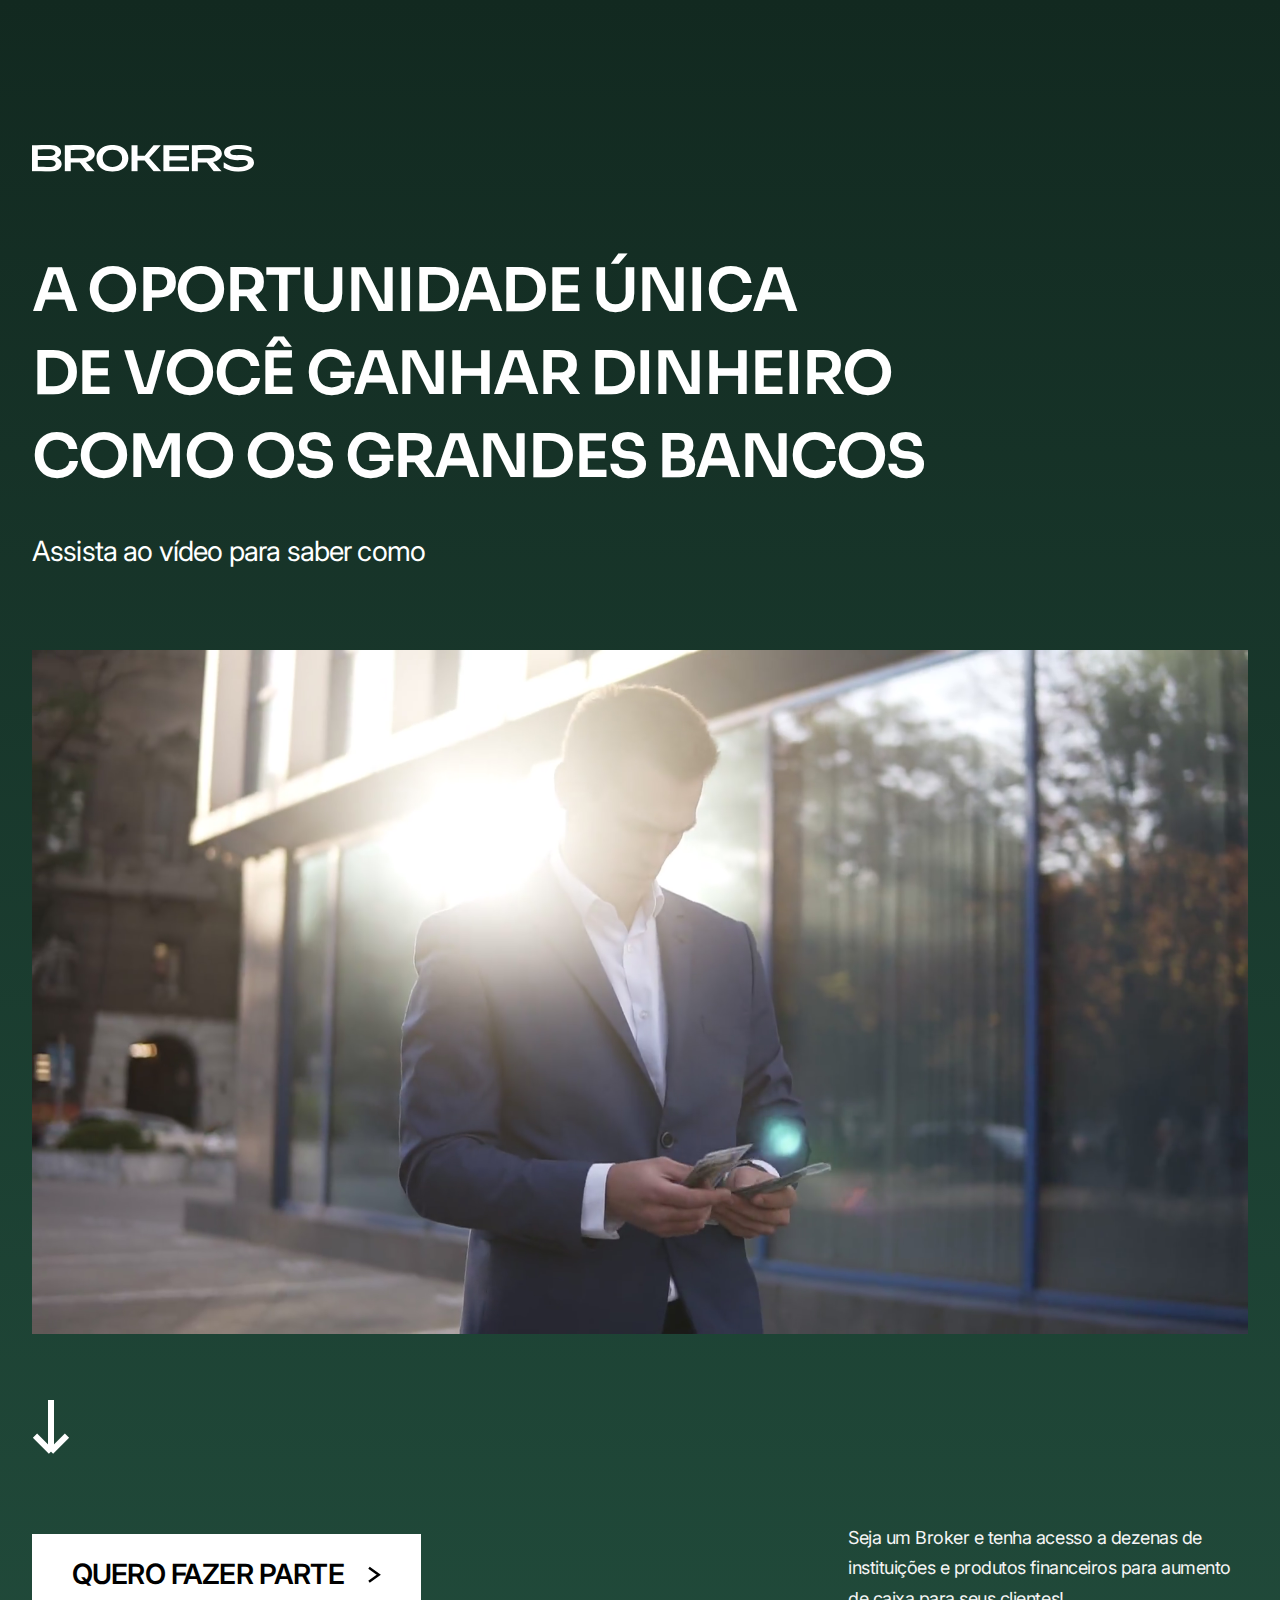
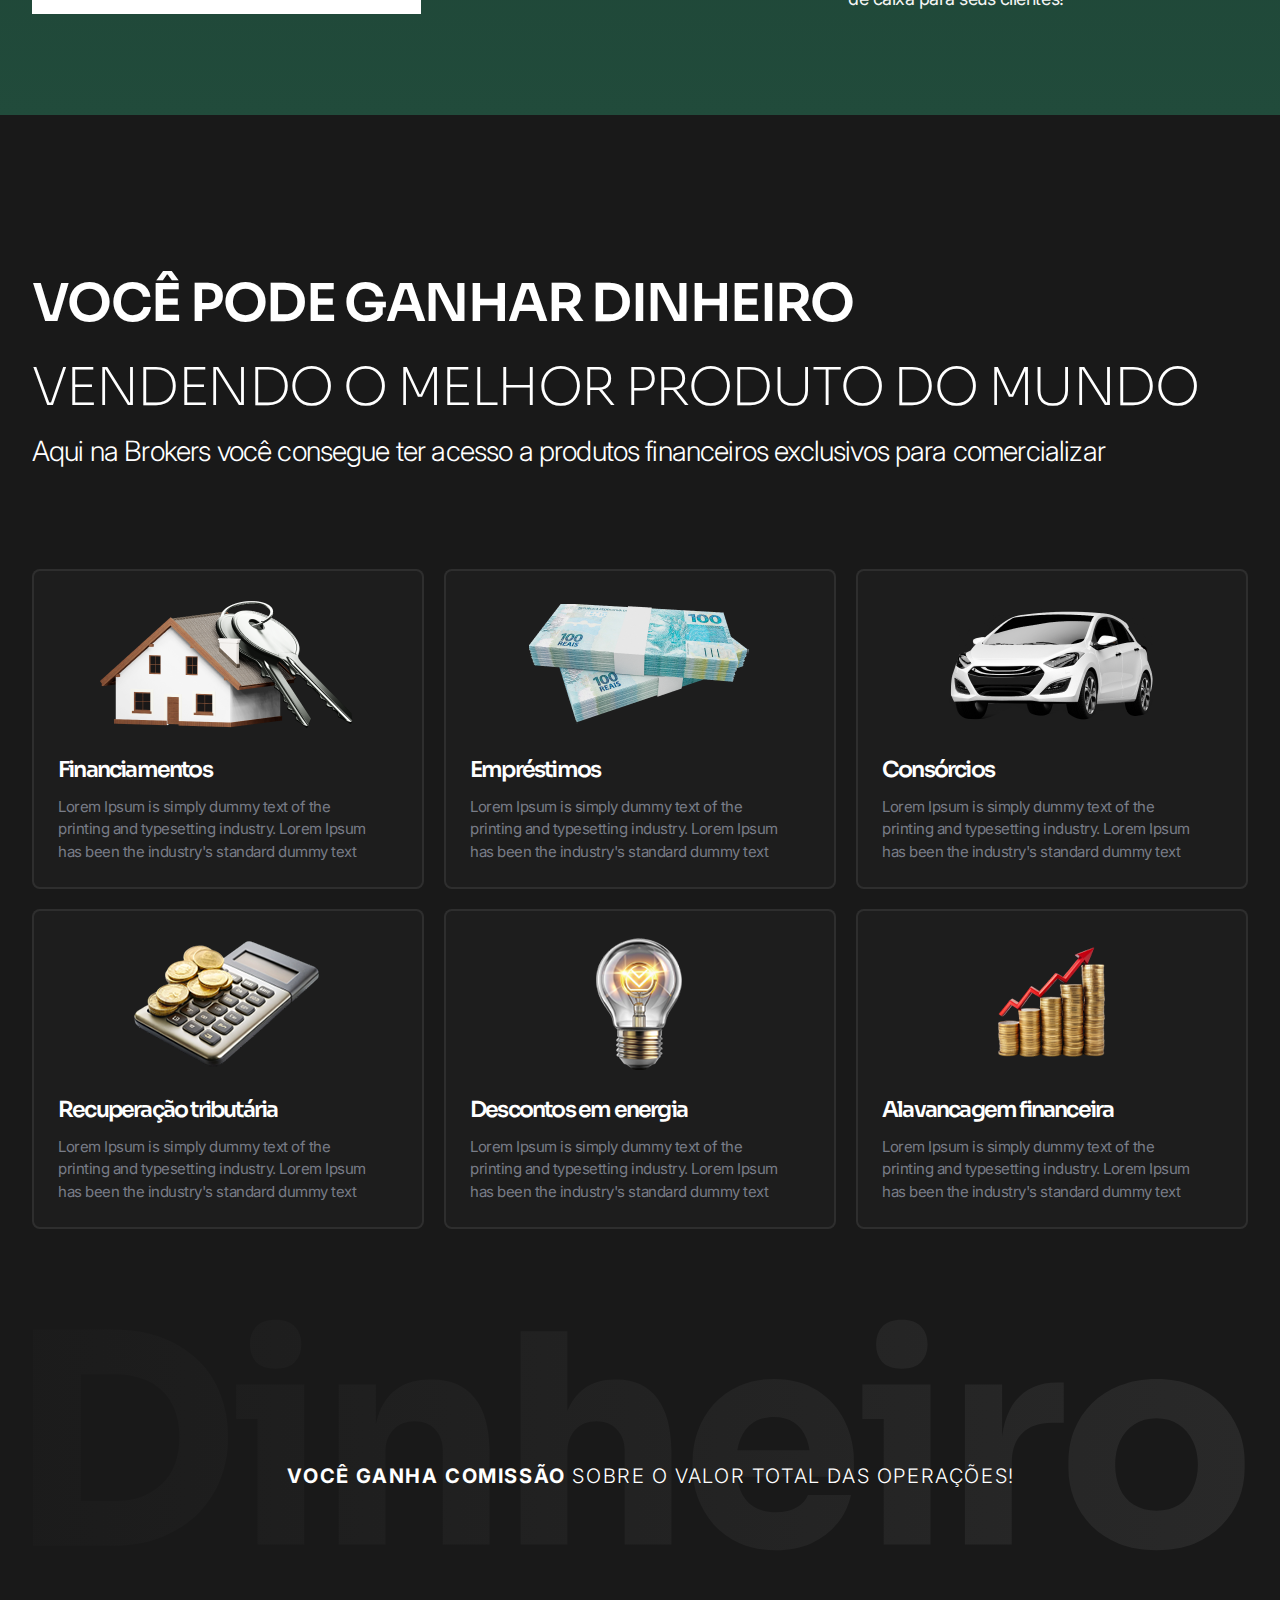
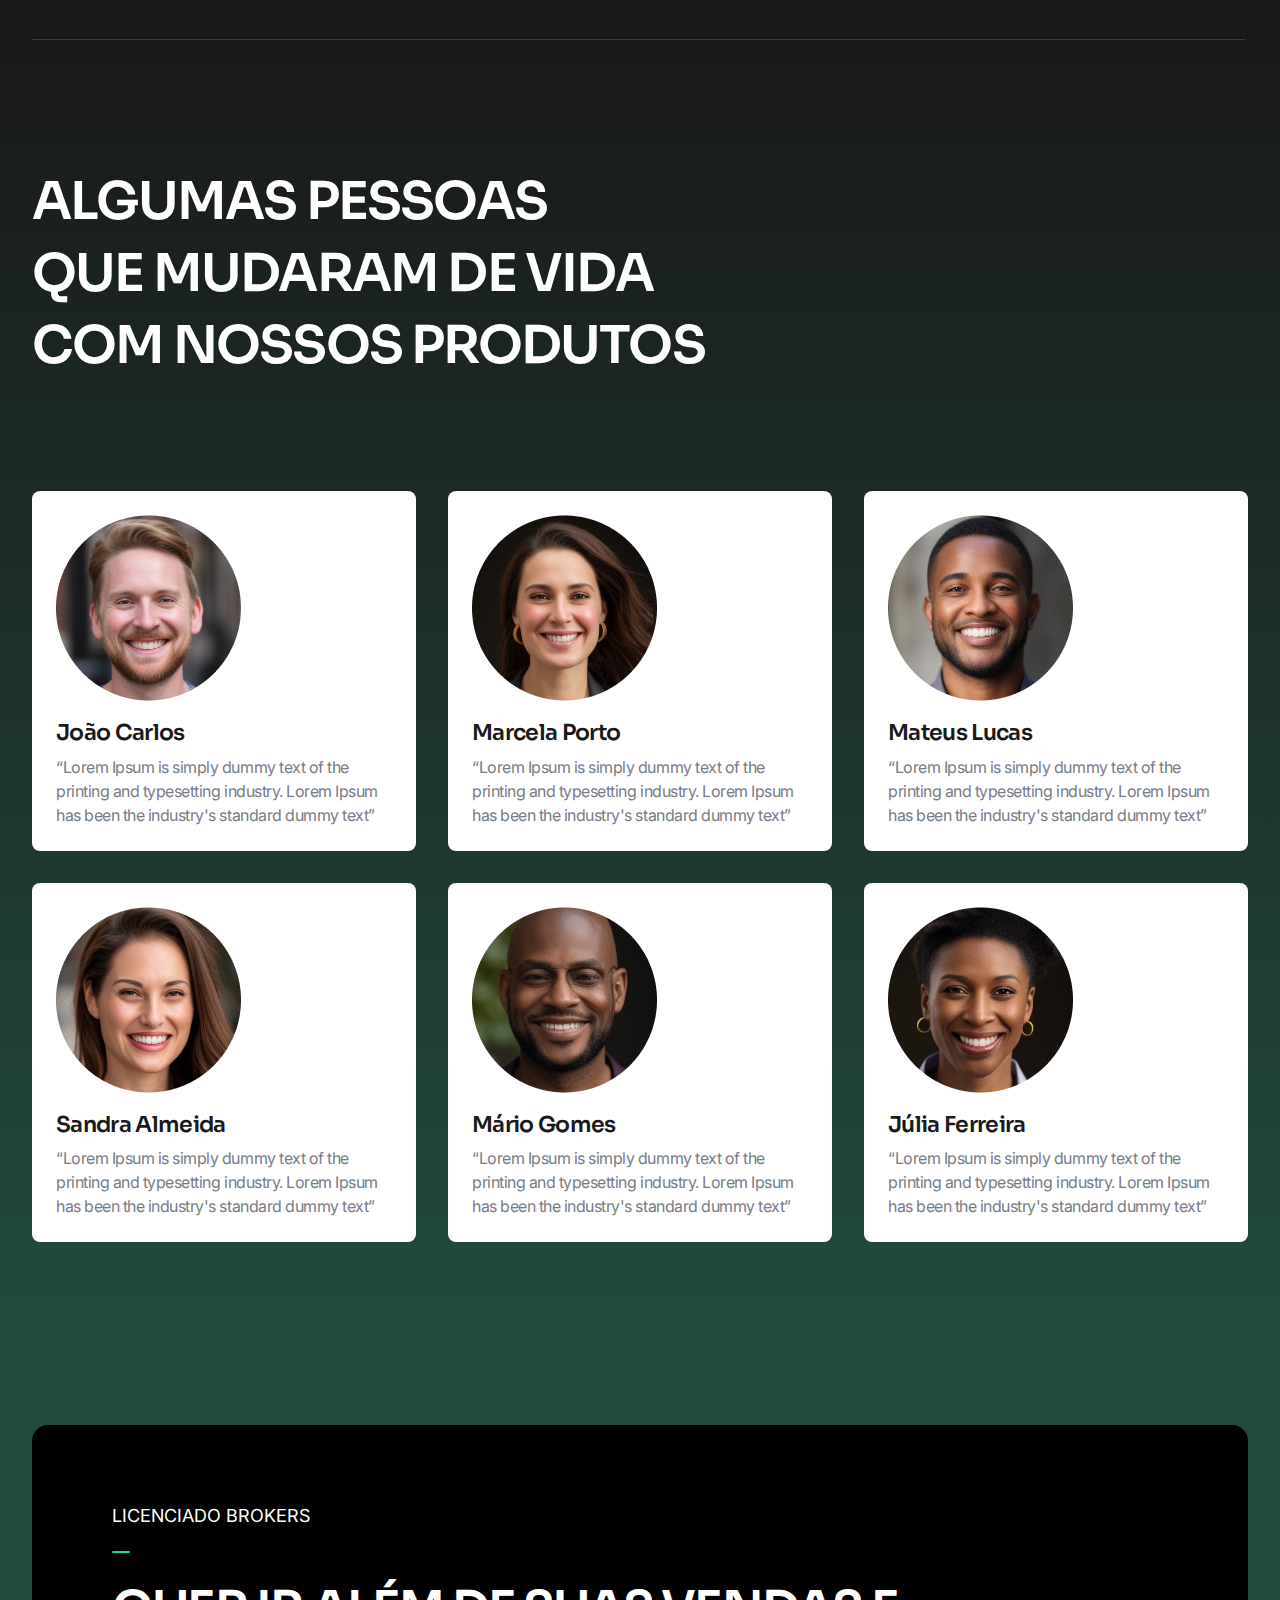
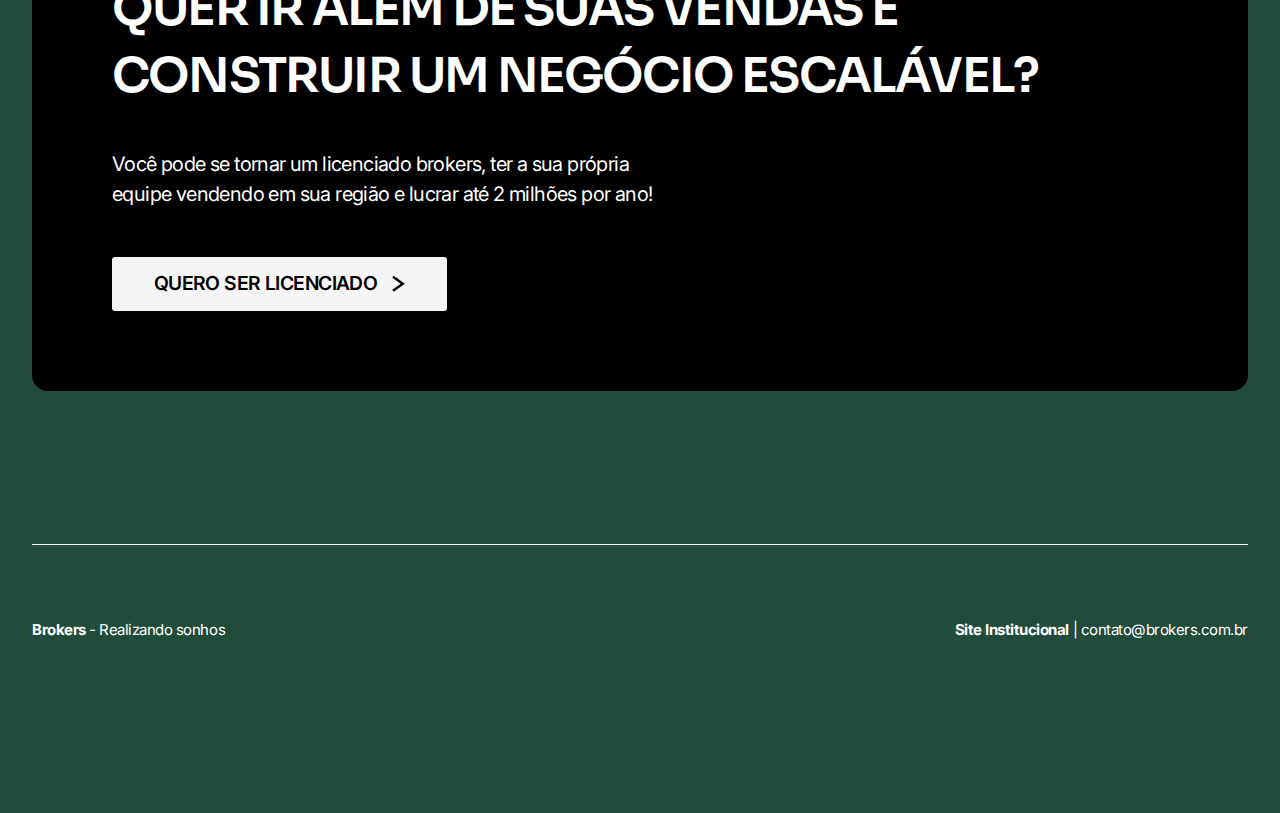
==== commit 066ab2c6: "Landing page desktop finalizada" ====
--- a/lp.html
+++ b/lp.html
@@ -146,14 +146,14 @@
         <div class="section-licenciado">
             <div class="container">
                 <div class="top">
-                    <tag>
+                    <div class="tag">
                         <span>Licenciado Brokers</span>
                         <img src="img/imgs_landing/traco_verde.svg" alt="">
-                    </tag>
+                    </div>
                     <h3>Quer ir além de suas vendas e construir um negócio escalável? </h3>
                     <p class="voce-pode">Você pode se tornar um licenciado brokers, ter a sua própria equipe vendendo em sua região e lucrar até 2 milhões por ano!</p>
                     <div class="botao">
-                        <p>QUERO SER LICENCIADO</p>
+                        <p>quero ser licenciado</p>
                         <img src="img/imgs_landing/icon_botao.svg" alt="icone_seta">
                     </div>
                 </div>
--- a/css/two.min.css
+++ b/css/two.min.css
@@ -1 +1 @@
-*{margin:0px;padding:0px;box-sizing:border-box;-webkit-font-smoothing:antialiased}img{max-width:100%;display:block}a{display:inline-block;text-decoration:none;cursor:pointer;color:#000}ul{list-style:none;color:#fff}html{font-size:62.5%;background-color:#fff;font-family:"inter",sans-serif}button{border:none;background-color:#fff;cursor:pointer}.container{width:100%;max-width:1246px;margin:0 auto;padding:0px 15px;align-items:center}h1,h2,h3,h4{color:#fff;font-family:"Sora",sans-serif;font-style:normal;font-weight:600;line-height:138%;letter-spacing:-1.8px}h1{font-size:6rem;text-transform:uppercase}h2{font-size:5.2rem;text-transform:uppercase}h3{font-size:4.8rem;text-transform:uppercase}h4{font-size:2.2rem}p{color:#787c87;font-family:"Inter",sans-serif;font-size:16px;font-style:normal;font-weight:400;line-height:150%;letter-spacing:-0.48px}body{background-color:#9c9c9c}body .section-hero{height:1715px;background:linear-gradient(180deg, #122920, #214B3B)}body .section-hero .container{padding-top:144px}body .section-hero .container .top img{margin-bottom:78px}body .section-hero .container .top h1{width:100%;max-width:900px;font-size:60px;font-weight:600;line-height:138%;letter-spacing:-1.8px;text-transform:uppercase}body .section-hero .container .top p{color:#fff;font-size:28px;line-height:150%;letter-spacing:-0.84px;margin-bottom:78px;margin-top:32px}body .section-hero .container .bot{display:flex;justify-content:space-between;align-items:end;margin-top:64px}body .section-hero .container .bot .esquerda .seta-grande{margin-bottom:78px}body .section-hero .container .bot .esquerda .botao{background-color:#fff;width:100%;max-width:600px}body .section-hero .container .bot .esquerda .botao .texto{color:#000;font-size:28px;font-weight:600;line-height:100%;letter-spacing:-0.84px;display:flex;justify-content:center;align-items:center;padding:26px 40px}body .section-hero .container .bot .esquerda .botao .texto img{margin-left:24px}body .section-hero .container .bot .direita{display:flex;align-items:end}body .section-hero .container .bot .direita p{width:100%;max-width:400px;height:100%;color:#f5f5f5;font-size:1.8rem;line-height:170%}body .section-hero .container .bot .direita p img{align-items:center;justify-content:center}body .section-ganha{height:1695px;background-color:#191919;padding-top:147px}body .section-ganha .container .top{margin-bottom:97px}body .section-ganha .container .top h2{width:100%;font-size:52px;font-weight:600;line-height:162%;letter-spacing:-1.56px;text-transform:uppercase}body .section-ganha .container .top h2 span{font-weight:200}body .section-ganha .container .top .aqui{color:#fff;font-weight:300;font-size:28px;line-height:150%;letter-spacing:-0.84px}body .section-ganha .container .mid .boxs{display:grid;grid-template-columns:1fr 1fr 1fr;gap:20px}body .section-ganha .container .mid .boxs .card{border-radius:8px;border:2px solid rgba(255,255,255,.08);background:rgba(255,255,255,.02);padding:24px}body .section-ganha .container .mid .boxs .card .img{width:100%;display:flex;align-items:center;justify-content:center;margin-bottom:20px}body .section-ganha .container .mid .boxs .card .text p{width:100%;max-width:320px;font-size:1.5rem;margin-top:10px}body .section-ganha .container .bot{position:relative}body .section-ganha .container .bot img{margin-top:90px}body .section-ganha .container .bot .comissao{position:absolute;top:55%;left:21%;color:#fff;font-family:"Inter",sans-serif;font-size:2rem;font-weight:700;line-height:120%;letter-spacing:1.6px;text-transform:uppercase}body .section-ganha .container .bot .comissao span{font-weight:300}body .section-pessoas{background:linear-gradient(180deg, #191919 0%, #214B3B 100%);height:100%;padding-bottom:95px}body .section-pessoas h2{padding-top:126px;width:100%;max-width:687px;color:#fff}body .section-pessoas .container .boxs{display:grid;grid-template-columns:1fr 1fr 1fr;gap:32px;margin-top:110px}body .section-pessoas .container .boxs .card{background-color:#fff;padding:24px;border-radius:8px}body .section-pessoas .container .boxs .card h4{color:#191919;font-size:22px;font-weight:600;line-height:120%;letter-spacing:-0.66px;margin-top:19px}body .section-pessoas .container .boxs .card p{width:100%;max-width:333px;color:#787c87;line-height:150%;letter-spacing:-0.48px;margin-top:8px}body .section-licenciado{width:100%;height:1076px;background-color:#3dc591}/*# sourceMappingURL=two.min.css.map */+*{margin:0px;padding:0px;box-sizing:border-box;-webkit-font-smoothing:antialiased}img{max-width:100%;display:block}a{display:inline-block;text-decoration:none;cursor:pointer;color:#000}ul{list-style:none;color:#fff}html{font-size:62.5%;background-color:#fff;font-family:"inter",sans-serif}button{border:none;background-color:#fff;cursor:pointer}.container{width:100%;max-width:1246px;margin:0 auto;padding:0px 15px;align-items:center}h1,h2,h3,h4{color:#fff;font-family:"Sora",sans-serif;font-style:normal;font-weight:600;line-height:138%;letter-spacing:-1.8px}h1{font-size:6rem;text-transform:uppercase}h2{font-size:5.2rem;text-transform:uppercase}h3{font-size:4.8rem;text-transform:uppercase}h4{font-size:2.2rem}p{color:#787c87;font-family:"Inter",sans-serif;font-size:16px;font-style:normal;font-weight:400;line-height:150%;letter-spacing:-0.48px}body{background-color:#9c9c9c}body .section-hero{height:1715px;background:linear-gradient(180deg, #122920, #214B3B)}body .section-hero .container{padding-top:144px}body .section-hero .container .top img{margin-bottom:78px}body .section-hero .container .top h1{width:100%;max-width:900px;font-size:60px;font-weight:600;line-height:138%;letter-spacing:-1.8px;text-transform:uppercase}body .section-hero .container .top p{color:#fff;font-size:28px;line-height:150%;letter-spacing:-0.84px;margin-bottom:78px;margin-top:32px}body .section-hero .container .bot{display:flex;justify-content:space-between;align-items:end;margin-top:64px}body .section-hero .container .bot .esquerda .seta-grande{margin-bottom:78px}body .section-hero .container .bot .esquerda .botao{background-color:#fff;width:100%;max-width:600px}body .section-hero .container .bot .esquerda .botao .texto{color:#000;font-size:28px;font-weight:600;line-height:100%;letter-spacing:-0.84px;display:flex;justify-content:center;align-items:center;padding:26px 40px}body .section-hero .container .bot .esquerda .botao .texto img{margin-left:24px}body .section-hero .container .bot .direita{display:flex;align-items:end}body .section-hero .container .bot .direita p{width:100%;max-width:400px;height:100%;color:#f5f5f5;font-size:1.8rem;line-height:170%}body .section-hero .container .bot .direita p img{align-items:center;justify-content:center}body .section-ganha{height:100%;background-color:#191919;padding-top:147px}body .section-ganha .container .top{margin-bottom:97px}body .section-ganha .container .top h2{width:100%;font-size:52px;font-weight:600;line-height:162%;letter-spacing:-1.56px;text-transform:uppercase}body .section-ganha .container .top h2 span{font-weight:200}body .section-ganha .container .top .aqui{color:#fff;font-weight:300;font-size:28px;line-height:150%;letter-spacing:-0.84px}body .section-ganha .container .mid .boxs{display:grid;grid-template-columns:1fr 1fr 1fr;gap:20px}body .section-ganha .container .mid .boxs .card{border-radius:8px;border:2px solid rgba(255,255,255,.08);background:rgba(255,255,255,.02);padding:24px}body .section-ganha .container .mid .boxs .card .img{width:100%;display:flex;align-items:center;justify-content:center;margin-bottom:20px}body .section-ganha .container .mid .boxs .card .text p{width:100%;max-width:320px;font-size:1.5rem;margin-top:10px}body .section-ganha .container .bot{position:relative}body .section-ganha .container .bot img{margin-top:90px;padding-bottom:88px;border-bottom:solid #393b42 1px}body .section-ganha .container .bot .comissao{position:absolute;top:45%;left:21%;color:#fff;font-family:"Inter",sans-serif;font-size:2rem;font-weight:700;line-height:120%;letter-spacing:1.6px;text-transform:uppercase}body .section-ganha .container .bot .comissao span{font-weight:300}body .section-pessoas{background:linear-gradient(180deg, #191919 0%, #214B3B 100%);height:100%;padding-bottom:95px}body .section-pessoas h2{padding-top:126px;width:100%;max-width:687px;color:#fff}body .section-pessoas .container .boxs{display:grid;grid-template-columns:1fr 1fr 1fr;gap:32px;margin-top:110px}body .section-pessoas .container .boxs .card{background-color:#fff;padding:24px;border-radius:8px}body .section-pessoas .container .boxs .card h4{color:#191919;font-size:22px;font-weight:600;line-height:120%;letter-spacing:-0.66px;margin-top:19px}body .section-pessoas .container .boxs .card p{width:100%;max-width:333px;color:#787c87;line-height:150%;letter-spacing:-0.48px;margin-top:8px}body .section-licenciado{width:100%;height:1076px;background-color:#214b3b;padding-top:88px}body .section-licenciado .container .top{background-color:#000;border-radius:16px;padding:80px}body .section-licenciado .container .top .tag span{color:#fff;font-family:Inter;font-size:18px;text-transform:uppercase}body .section-licenciado .container .top .tag img{margin-top:25px}body .section-licenciado .container .top h3{margin-top:23px;margin-bottom:40px;width:100%;max-width:973px}body .section-licenciado .container .top .voce-pode{width:100%;max-width:578px;color:#fff;font-size:20px;line-height:150%;letter-spacing:-0.6px;margin-bottom:48px}body .section-licenciado .container .top .botao{display:flex;justify-content:center;align-items:center;width:100%;max-width:335px;height:54px;background-color:#f5f5f5;border-radius:3px;gap:15px}body .section-licenciado .container .top .botao p{color:#000;font-family:Inter;font-size:19.32px;font-weight:600;line-height:100%;letter-spacing:-0.58px;text-transform:uppercase}body .section-licenciado .container footer{display:flex;justify-content:space-between;align-items:end;border-top:solid 1px #fff;height:98px;margin-top:153px}body .section-licenciado .container footer p{color:#fff;font-size:15px;font-weight:400}/*# sourceMappingURL=two.min.css.map */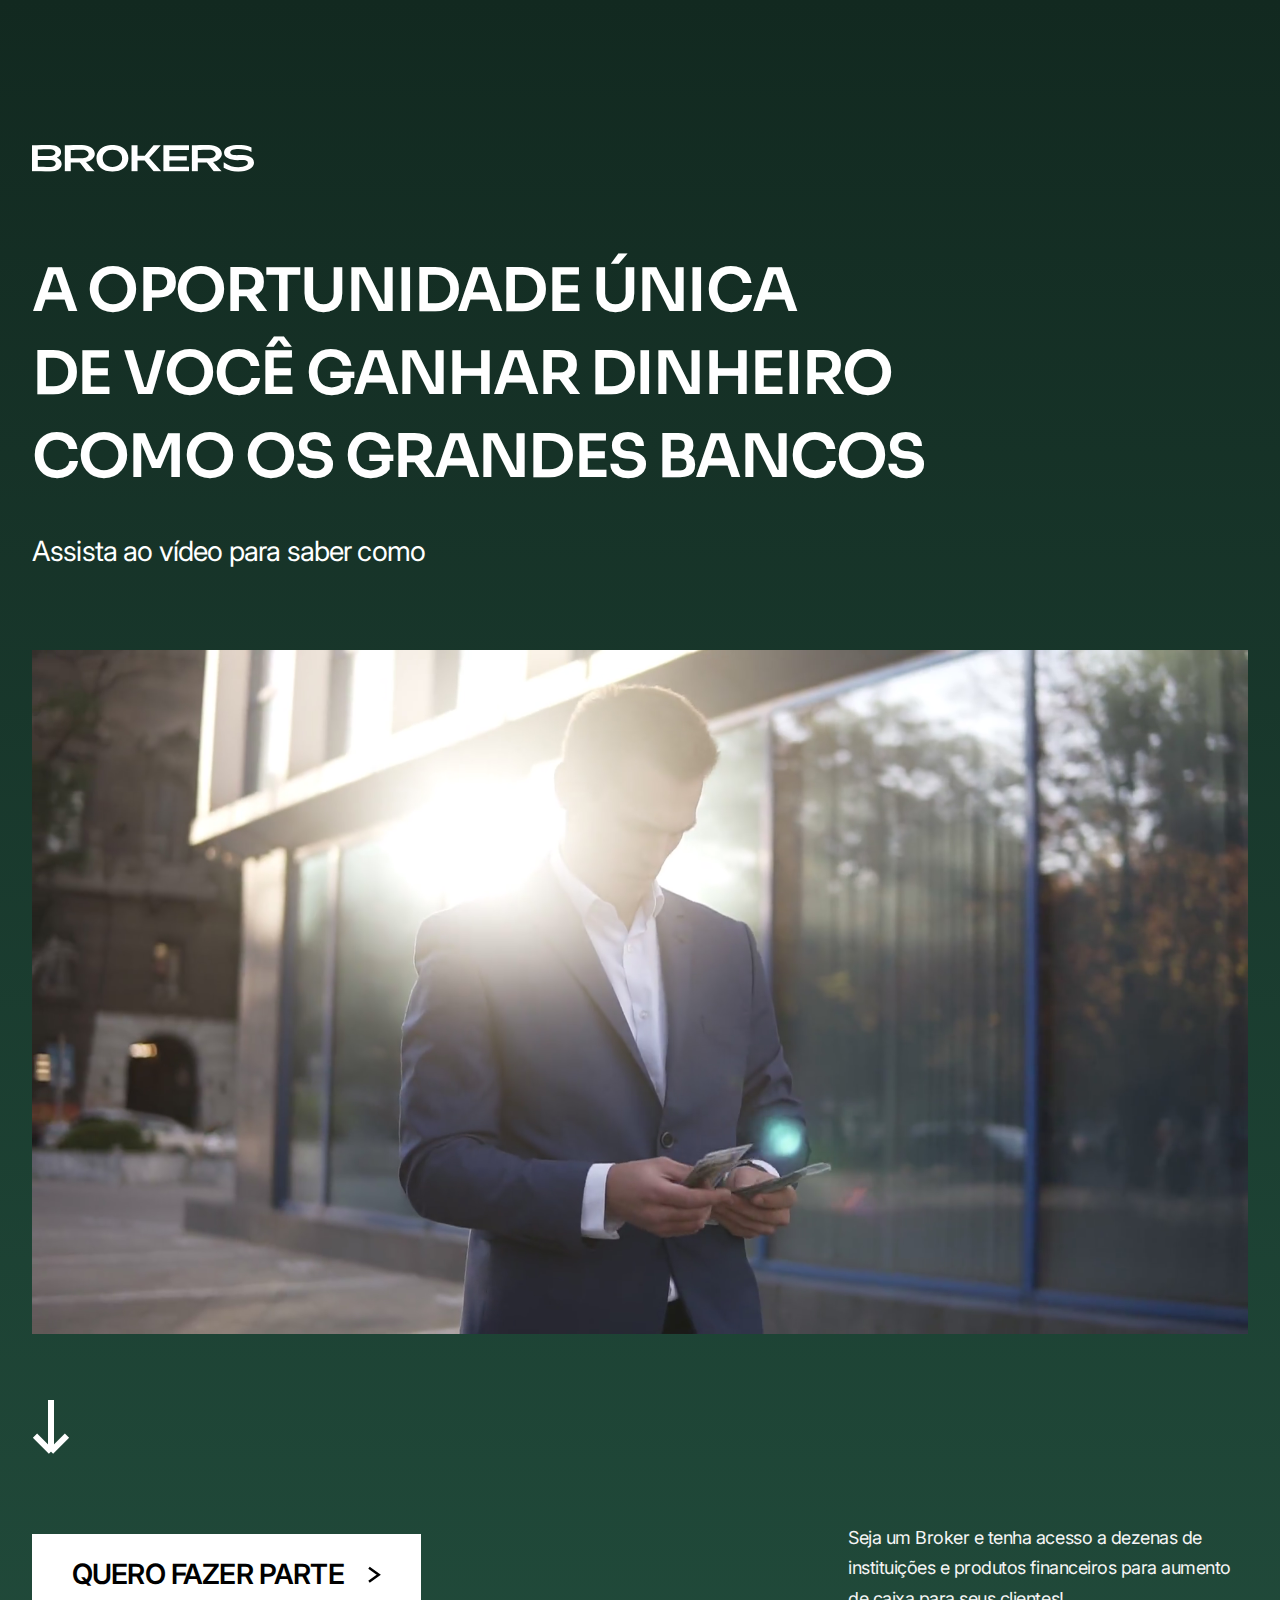
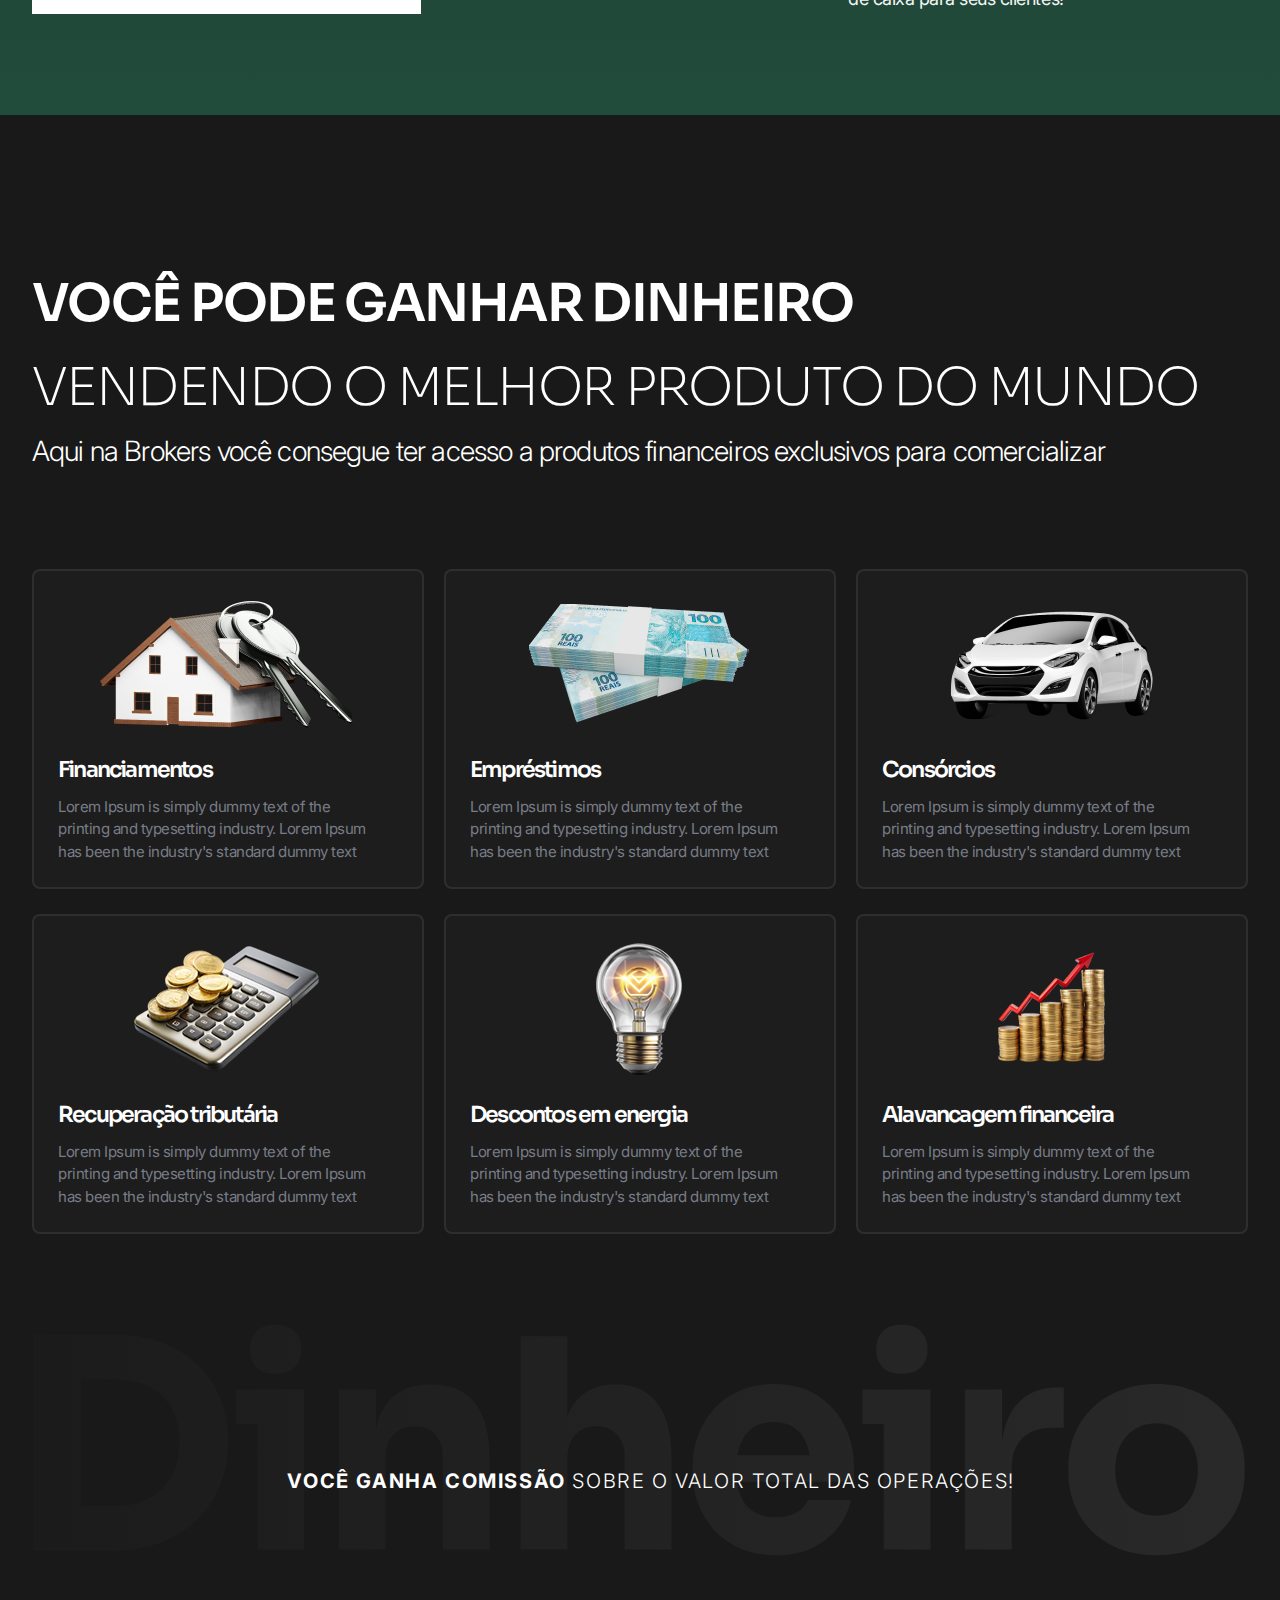
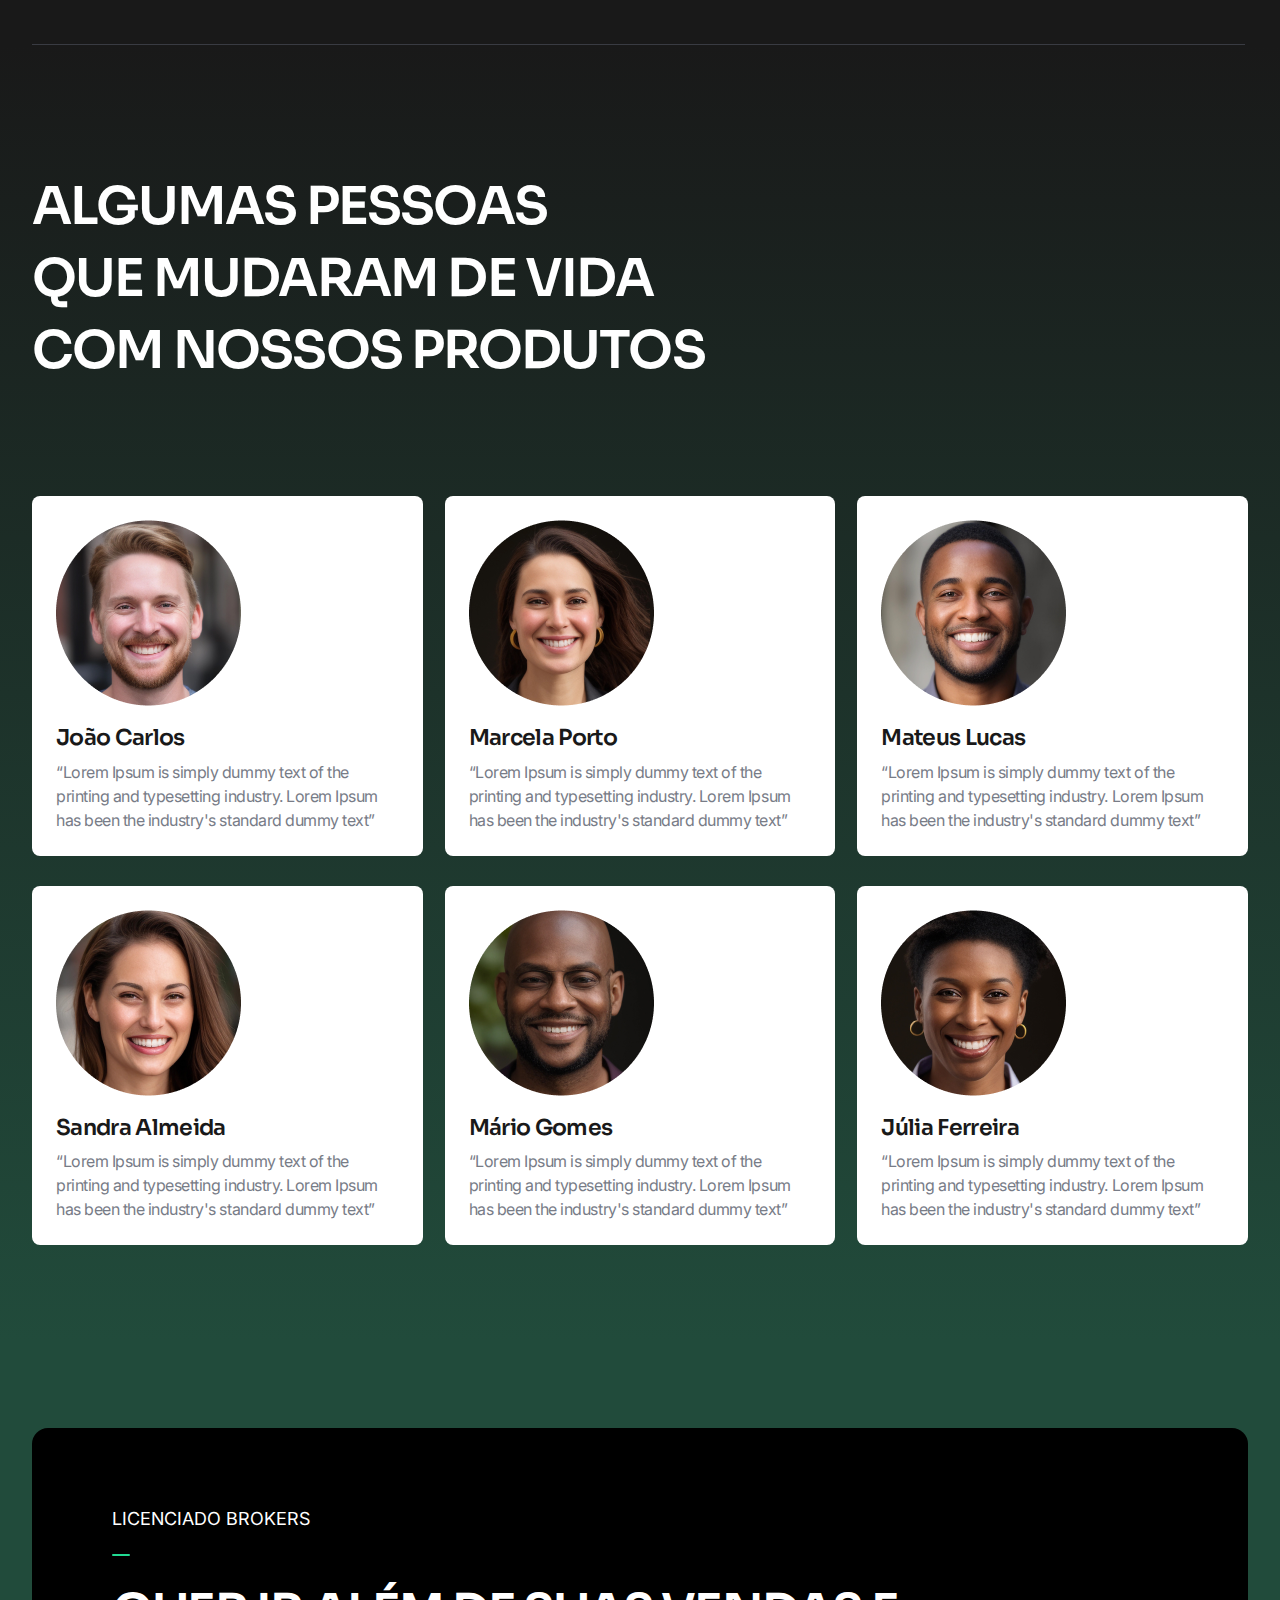
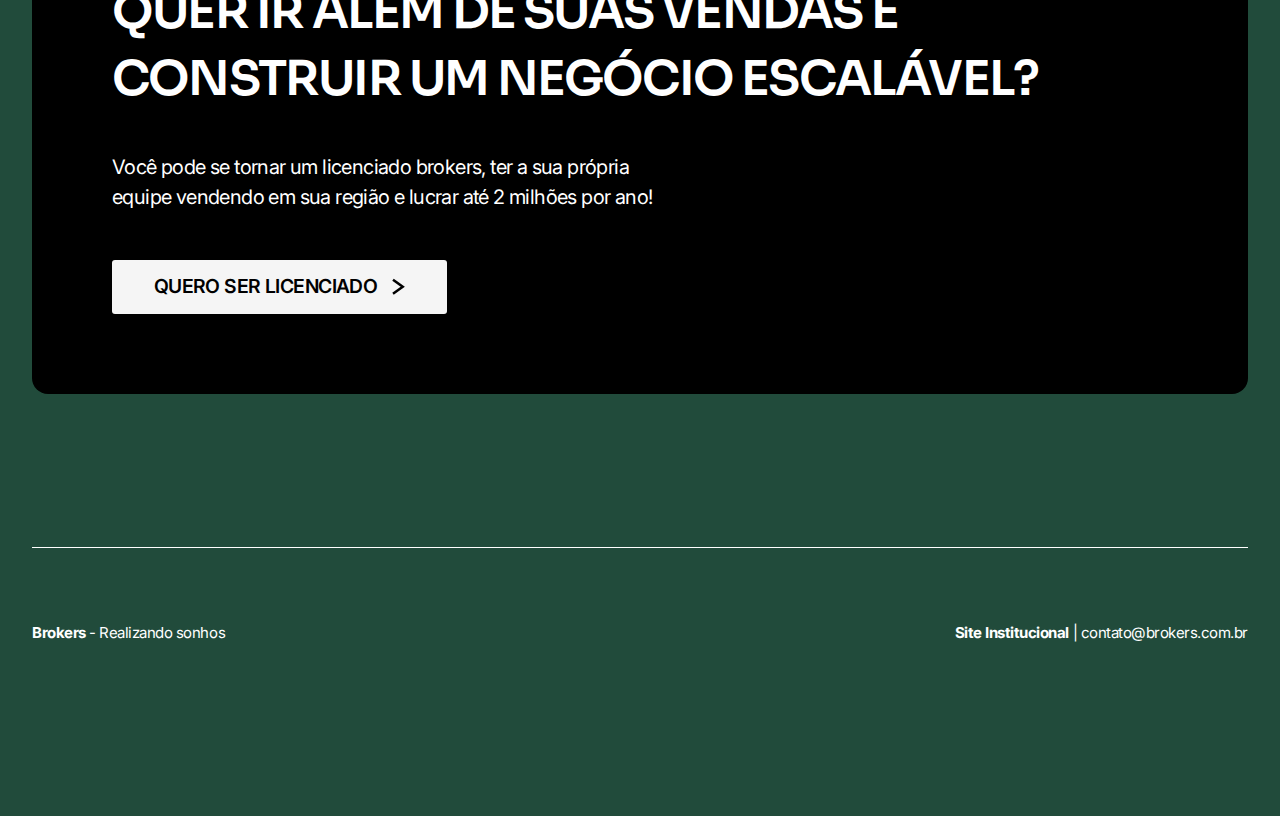
==== commit 9023c358: "LP desktop finalizado" ====
--- a/lp.html
+++ b/lp.html
@@ -25,10 +25,11 @@
                 <div class="bot">
                     <div class="esquerda">
                         <img class="seta-grande" src="img/imgs_landing/icon_arrow_video.svg" alt="icone_seta">
-                        <div class="botao">
-                            <p class="texto">QUERO FAZER PARTE<img src="img/imgs_landing/icon_botao.svg" alt="icone_seta"></p>
-
-                        </div>
+                        <a href="https://linktr.ee/brokersfinance" target="_blank">
+                            <div class="botao">
+                                <p class="texto">QUERO FAZER PARTE<img src="img/imgs_landing/icon_botao.svg" alt="icone_seta"></p>
+                            </div>
+                        </a>
                     </div>
                     <div class="direita">
                         <p>Seja um Broker e tenha acesso a dezenas de instituições e produtos financeiros para aumento de caixa para seus clientes!</p>
@@ -152,16 +153,18 @@
                     </div>
                     <h3>Quer ir além de suas vendas e construir um negócio escalável? </h3>
                     <p class="voce-pode">Você pode se tornar um licenciado brokers, ter a sua própria equipe vendendo em sua região e lucrar até 2 milhões por ano!</p>
-                    <div class="botao">
-                        <p>quero ser licenciado</p>
-                        <img src="img/imgs_landing/icon_botao.svg" alt="icone_seta">
-                    </div>
+                    <a href="https://linktr.ee/brokersfinance" target="_blank">
+                        <div class="botao">
+                            <p>quero ser licenciado</p>
+                            <img src="img/imgs_landing/icon_botao.svg" alt="icone_seta">
+                        </div>
+                    </a>
                 </div>
                 <footer>
                     <p>
                         <strong>Brokers</strong>  -  Realizando sonhos
                     </p>
-                    <p><strong>Site Institucional</strong> | contato@brokers.com.br</p>
+                    <p><strong><a href="https://brokersfinance.com.br/" target="_blank">Site Institucional</a></strong> | contato@brokers.com.br</p>
                 </footer>
             </div>
         </div>
--- a/css/two.min.css
+++ b/css/two.min.css
@@ -1 +1 @@
-*{margin:0px;padding:0px;box-sizing:border-box;-webkit-font-smoothing:antialiased}img{max-width:100%;display:block}a{display:inline-block;text-decoration:none;cursor:pointer;color:#000}ul{list-style:none;color:#fff}html{font-size:62.5%;background-color:#fff;font-family:"inter",sans-serif}button{border:none;background-color:#fff;cursor:pointer}.container{width:100%;max-width:1246px;margin:0 auto;padding:0px 15px;align-items:center}h1,h2,h3,h4{color:#fff;font-family:"Sora",sans-serif;font-style:normal;font-weight:600;line-height:138%;letter-spacing:-1.8px}h1{font-size:6rem;text-transform:uppercase}h2{font-size:5.2rem;text-transform:uppercase}h3{font-size:4.8rem;text-transform:uppercase}h4{font-size:2.2rem}p{color:#787c87;font-family:"Inter",sans-serif;font-size:16px;font-style:normal;font-weight:400;line-height:150%;letter-spacing:-0.48px}body{background-color:#9c9c9c}body .section-hero{height:1715px;background:linear-gradient(180deg, #122920, #214B3B)}body .section-hero .container{padding-top:144px}body .section-hero .container .top img{margin-bottom:78px}body .section-hero .container .top h1{width:100%;max-width:900px;font-size:60px;font-weight:600;line-height:138%;letter-spacing:-1.8px;text-transform:uppercase}body .section-hero .container .top p{color:#fff;font-size:28px;line-height:150%;letter-spacing:-0.84px;margin-bottom:78px;margin-top:32px}body .section-hero .container .bot{display:flex;justify-content:space-between;align-items:end;margin-top:64px}body .section-hero .container .bot .esquerda .seta-grande{margin-bottom:78px}body .section-hero .container .bot .esquerda .botao{background-color:#fff;width:100%;max-width:600px}body .section-hero .container .bot .esquerda .botao .texto{color:#000;font-size:28px;font-weight:600;line-height:100%;letter-spacing:-0.84px;display:flex;justify-content:center;align-items:center;padding:26px 40px}body .section-hero .container .bot .esquerda .botao .texto img{margin-left:24px}body .section-hero .container .bot .direita{display:flex;align-items:end}body .section-hero .container .bot .direita p{width:100%;max-width:400px;height:100%;color:#f5f5f5;font-size:1.8rem;line-height:170%}body .section-hero .container .bot .direita p img{align-items:center;justify-content:center}body .section-ganha{height:100%;background-color:#191919;padding-top:147px}body .section-ganha .container .top{margin-bottom:97px}body .section-ganha .container .top h2{width:100%;font-size:52px;font-weight:600;line-height:162%;letter-spacing:-1.56px;text-transform:uppercase}body .section-ganha .container .top h2 span{font-weight:200}body .section-ganha .container .top .aqui{color:#fff;font-weight:300;font-size:28px;line-height:150%;letter-spacing:-0.84px}body .section-ganha .container .mid .boxs{display:grid;grid-template-columns:1fr 1fr 1fr;gap:20px}body .section-ganha .container .mid .boxs .card{border-radius:8px;border:2px solid rgba(255,255,255,.08);background:rgba(255,255,255,.02);padding:24px}body .section-ganha .container .mid .boxs .card .img{width:100%;display:flex;align-items:center;justify-content:center;margin-bottom:20px}body .section-ganha .container .mid .boxs .card .text p{width:100%;max-width:320px;font-size:1.5rem;margin-top:10px}body .section-ganha .container .bot{position:relative}body .section-ganha .container .bot img{margin-top:90px;padding-bottom:88px;border-bottom:solid #393b42 1px}body .section-ganha .container .bot .comissao{position:absolute;top:45%;left:21%;color:#fff;font-family:"Inter",sans-serif;font-size:2rem;font-weight:700;line-height:120%;letter-spacing:1.6px;text-transform:uppercase}body .section-ganha .container .bot .comissao span{font-weight:300}body .section-pessoas{background:linear-gradient(180deg, #191919 0%, #214B3B 100%);height:100%;padding-bottom:95px}body .section-pessoas h2{padding-top:126px;width:100%;max-width:687px;color:#fff}body .section-pessoas .container .boxs{display:grid;grid-template-columns:1fr 1fr 1fr;gap:32px;margin-top:110px}body .section-pessoas .container .boxs .card{background-color:#fff;padding:24px;border-radius:8px}body .section-pessoas .container .boxs .card h4{color:#191919;font-size:22px;font-weight:600;line-height:120%;letter-spacing:-0.66px;margin-top:19px}body .section-pessoas .container .boxs .card p{width:100%;max-width:333px;color:#787c87;line-height:150%;letter-spacing:-0.48px;margin-top:8px}body .section-licenciado{width:100%;height:1076px;background-color:#214b3b;padding-top:88px}body .section-licenciado .container .top{background-color:#000;border-radius:16px;padding:80px}body .section-licenciado .container .top .tag span{color:#fff;font-family:Inter;font-size:18px;text-transform:uppercase}body .section-licenciado .container .top .tag img{margin-top:25px}body .section-licenciado .container .top h3{margin-top:23px;margin-bottom:40px;width:100%;max-width:973px}body .section-licenciado .container .top .voce-pode{width:100%;max-width:578px;color:#fff;font-size:20px;line-height:150%;letter-spacing:-0.6px;margin-bottom:48px}body .section-licenciado .container .top .botao{display:flex;justify-content:center;align-items:center;width:100%;max-width:335px;height:54px;background-color:#f5f5f5;border-radius:3px;gap:15px}body .section-licenciado .container .top .botao p{color:#000;font-family:Inter;font-size:19.32px;font-weight:600;line-height:100%;letter-spacing:-0.58px;text-transform:uppercase}body .section-licenciado .container footer{display:flex;justify-content:space-between;align-items:end;border-top:solid 1px #fff;height:98px;margin-top:153px}body .section-licenciado .container footer p{color:#fff;font-size:15px;font-weight:400}/*# sourceMappingURL=two.min.css.map */+*{margin:0px;padding:0px;box-sizing:border-box;-webkit-font-smoothing:antialiased}img{max-width:100%;display:block}a{display:inline-block;text-decoration:none;cursor:pointer;color:#000}ul{list-style:none;color:#fff}html{font-size:62.5%;background-color:#fff;font-family:"inter",sans-serif}button{border:none;background-color:#fff;cursor:pointer}.container{width:100%;max-width:1246px;margin:0 auto;padding:0px 15px;align-items:center}h1,h2,h3,h4{color:#fff;font-family:"Sora",sans-serif;font-style:normal;font-weight:600;line-height:138%;letter-spacing:-1.8px}h1{font-size:6rem;text-transform:uppercase}h2{font-size:5.2rem;text-transform:uppercase}h3{font-size:4.8rem;text-transform:uppercase}h4{font-size:2.2rem}p{color:#787c87;font-family:"Inter",sans-serif;font-size:16px;font-style:normal;font-weight:400;line-height:150%;letter-spacing:-0.48px}body{background-color:#9c9c9c}body .section-hero{height:1715px;background:linear-gradient(180deg, #122920, #214B3B)}body .section-hero .container{padding-top:144px}body .section-hero .container .top img{margin-bottom:78px}body .section-hero .container .top h1{width:100%;max-width:900px;font-size:60px;font-weight:600;line-height:138%;letter-spacing:-1.8px;text-transform:uppercase}body .section-hero .container .top p{color:#fff;font-size:28px;line-height:150%;letter-spacing:-0.84px;margin-bottom:78px;margin-top:32px}body .section-hero .container .bot{display:flex;justify-content:space-between;align-items:end;margin-top:64px}body .section-hero .container .bot .esquerda .seta-grande{margin-bottom:78px}body .section-hero .container .bot .esquerda .botao{background-color:#fff;width:100%;max-width:600px;transition:all .3s ease}body .section-hero .container .bot .esquerda .botao .texto{color:#000;font-size:28px;font-weight:600;line-height:100%;letter-spacing:-0.84px;display:flex;justify-content:center;align-items:center;padding:26px 40px}body .section-hero .container .bot .esquerda .botao .texto img{margin-left:24px}body .section-hero .container .bot .esquerda .botao:hover{background-color:#3bfab1}body .section-hero .container .bot .direita{display:flex;align-items:end}body .section-hero .container .bot .direita p{width:100%;max-width:400px;height:100%;color:#f5f5f5;font-size:1.8rem;line-height:170%}body .section-hero .container .bot .direita p img{align-items:center;justify-content:center}body .section-ganha{height:100%;background-color:#191919;padding-top:147px}body .section-ganha .container .top{margin-bottom:97px}body .section-ganha .container .top h2{width:100%;font-size:52px;font-weight:600;line-height:162%;letter-spacing:-1.56px;text-transform:uppercase}body .section-ganha .container .top h2 span{font-weight:200}body .section-ganha .container .top .aqui{color:#fff;font-weight:300;font-size:28px;line-height:150%;letter-spacing:-0.84px}body .section-ganha .container .mid .boxs{display:grid;grid-template-columns:1fr 1fr 1fr;gap:20px;row-gap:25px}body .section-ganha .container .mid .boxs .card{border-radius:8px;border:2px solid rgba(255,255,255,.08);background:rgba(255,255,255,.02);padding:24px}body .section-ganha .container .mid .boxs .card .img{width:100%;display:flex;align-items:center;justify-content:center;margin-bottom:20px}body .section-ganha .container .mid .boxs .card .text p{width:100%;max-width:320px;font-size:1.5rem;margin-top:10px}body .section-ganha .container .bot{position:relative}body .section-ganha .container .bot img{margin-top:90px;padding-bottom:88px;border-bottom:solid #393b42 1px}body .section-ganha .container .bot .comissao{position:absolute;top:45%;left:21%;color:#fff;font-family:"Inter",sans-serif;font-size:2rem;font-weight:700;line-height:120%;letter-spacing:1.6px;text-transform:uppercase}body .section-ganha .container .bot .comissao span{font-weight:300}body .section-pessoas{background:linear-gradient(180deg, #191919 0%, #214B3B 100%);height:100%;padding-bottom:95px}body .section-pessoas h2{padding-top:126px;width:100%;max-width:687px;color:#fff}body .section-pessoas .container .boxs{display:grid;grid-template-columns:1fr 1fr 1fr;gap:22px;row-gap:30px;margin-top:110px}body .section-pessoas .container .boxs .card{background-color:#fff;padding:24px;border-radius:8px}body .section-pessoas .container .boxs .card h4{color:#191919;font-size:22px;font-weight:600;line-height:120%;letter-spacing:-0.66px;margin-top:19px}body .section-pessoas .container .boxs .card p{width:100%;max-width:333px;color:#787c87;line-height:150%;letter-spacing:-0.48px;margin-top:8px}body .section-licenciado{width:100%;height:1076px;background-color:#214b3b;padding-top:88px}body .section-licenciado .container .top{background-color:#000;border-radius:16px;padding:80px}body .section-licenciado .container .top .tag span{color:#fff;font-family:Inter;font-size:18px;text-transform:uppercase}body .section-licenciado .container .top .tag img{margin-top:25px}body .section-licenciado .container .top h3{margin-top:23px;margin-bottom:40px;width:100%;max-width:973px}body .section-licenciado .container .top .voce-pode{width:100%;max-width:578px;color:#fff;font-size:20px;line-height:150%;letter-spacing:-0.6px;margin-bottom:48px}body .section-licenciado .container .top a{width:100%;max-width:335px}body .section-licenciado .container .top .botao{display:flex;justify-content:center;align-items:center;width:100%;max-width:335px;height:54px;background-color:#f5f5f5;border-radius:3px;gap:15px;transition:all .3s ease}body .section-licenciado .container .top .botao p{color:#000;font-family:Inter;font-size:19.32px;font-weight:600;line-height:100%;letter-spacing:-0.58px;text-transform:uppercase}body .section-licenciado .container .top .botao:hover{background-color:#3bfab1}body .section-licenciado .container footer{display:flex;justify-content:space-between;align-items:end;border-top:solid 1px #fff;height:98px;margin-top:153px}body .section-licenciado .container footer p{color:#fff;font-size:15px;font-weight:400}body .section-licenciado .container footer p strong a{color:#fff}/*# sourceMappingURL=two.min.css.map */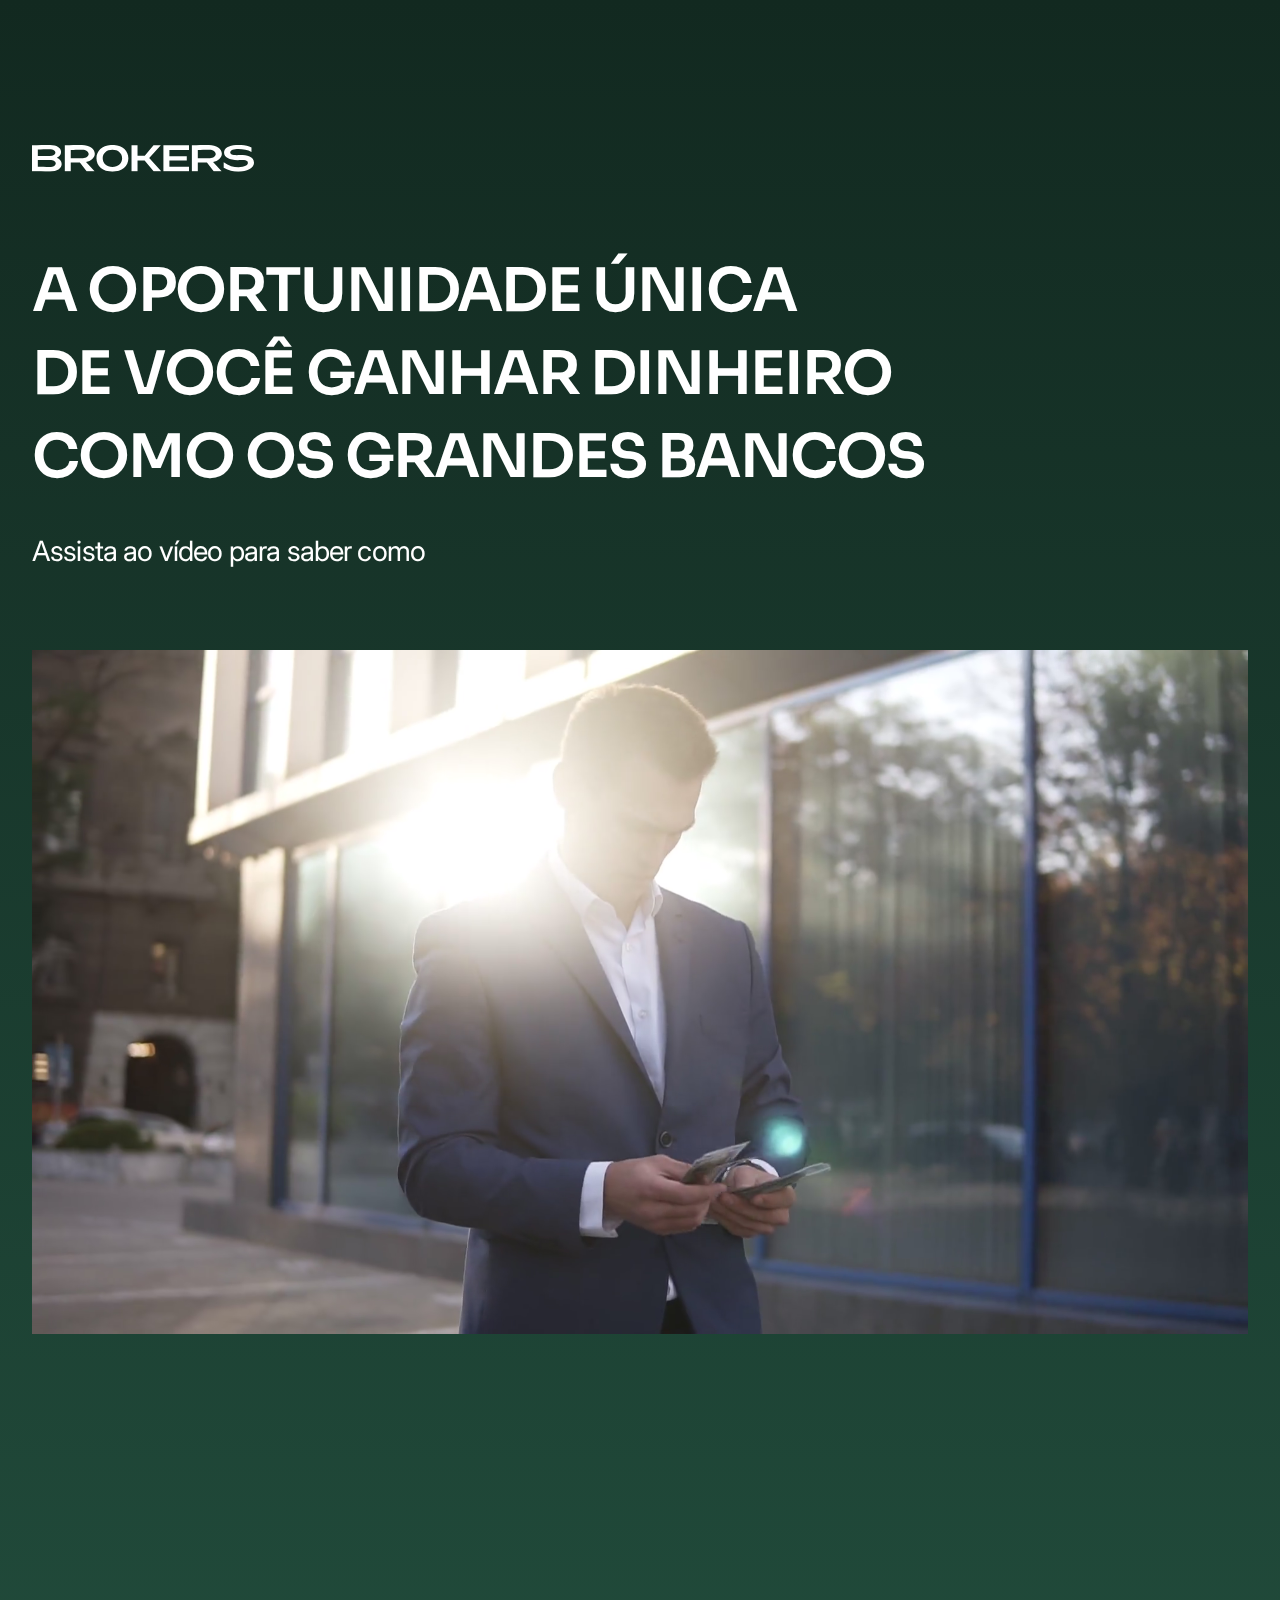
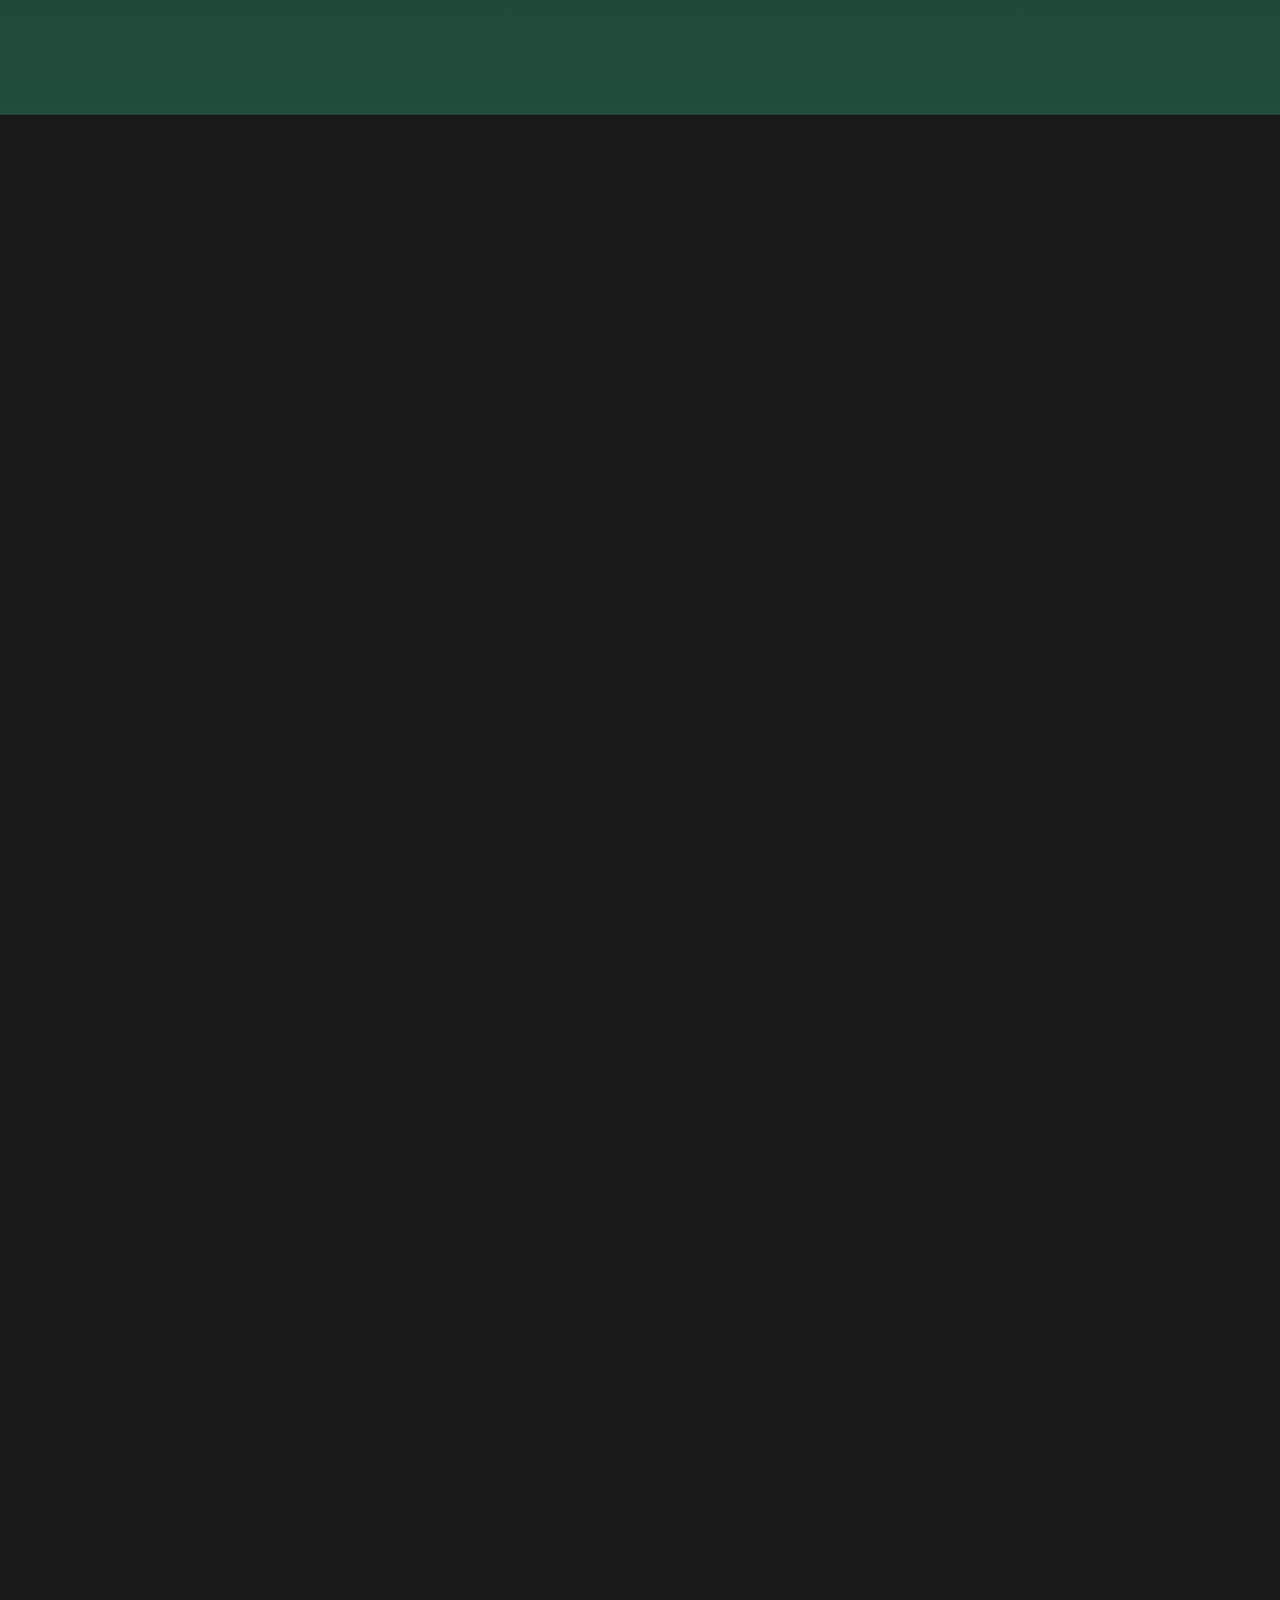
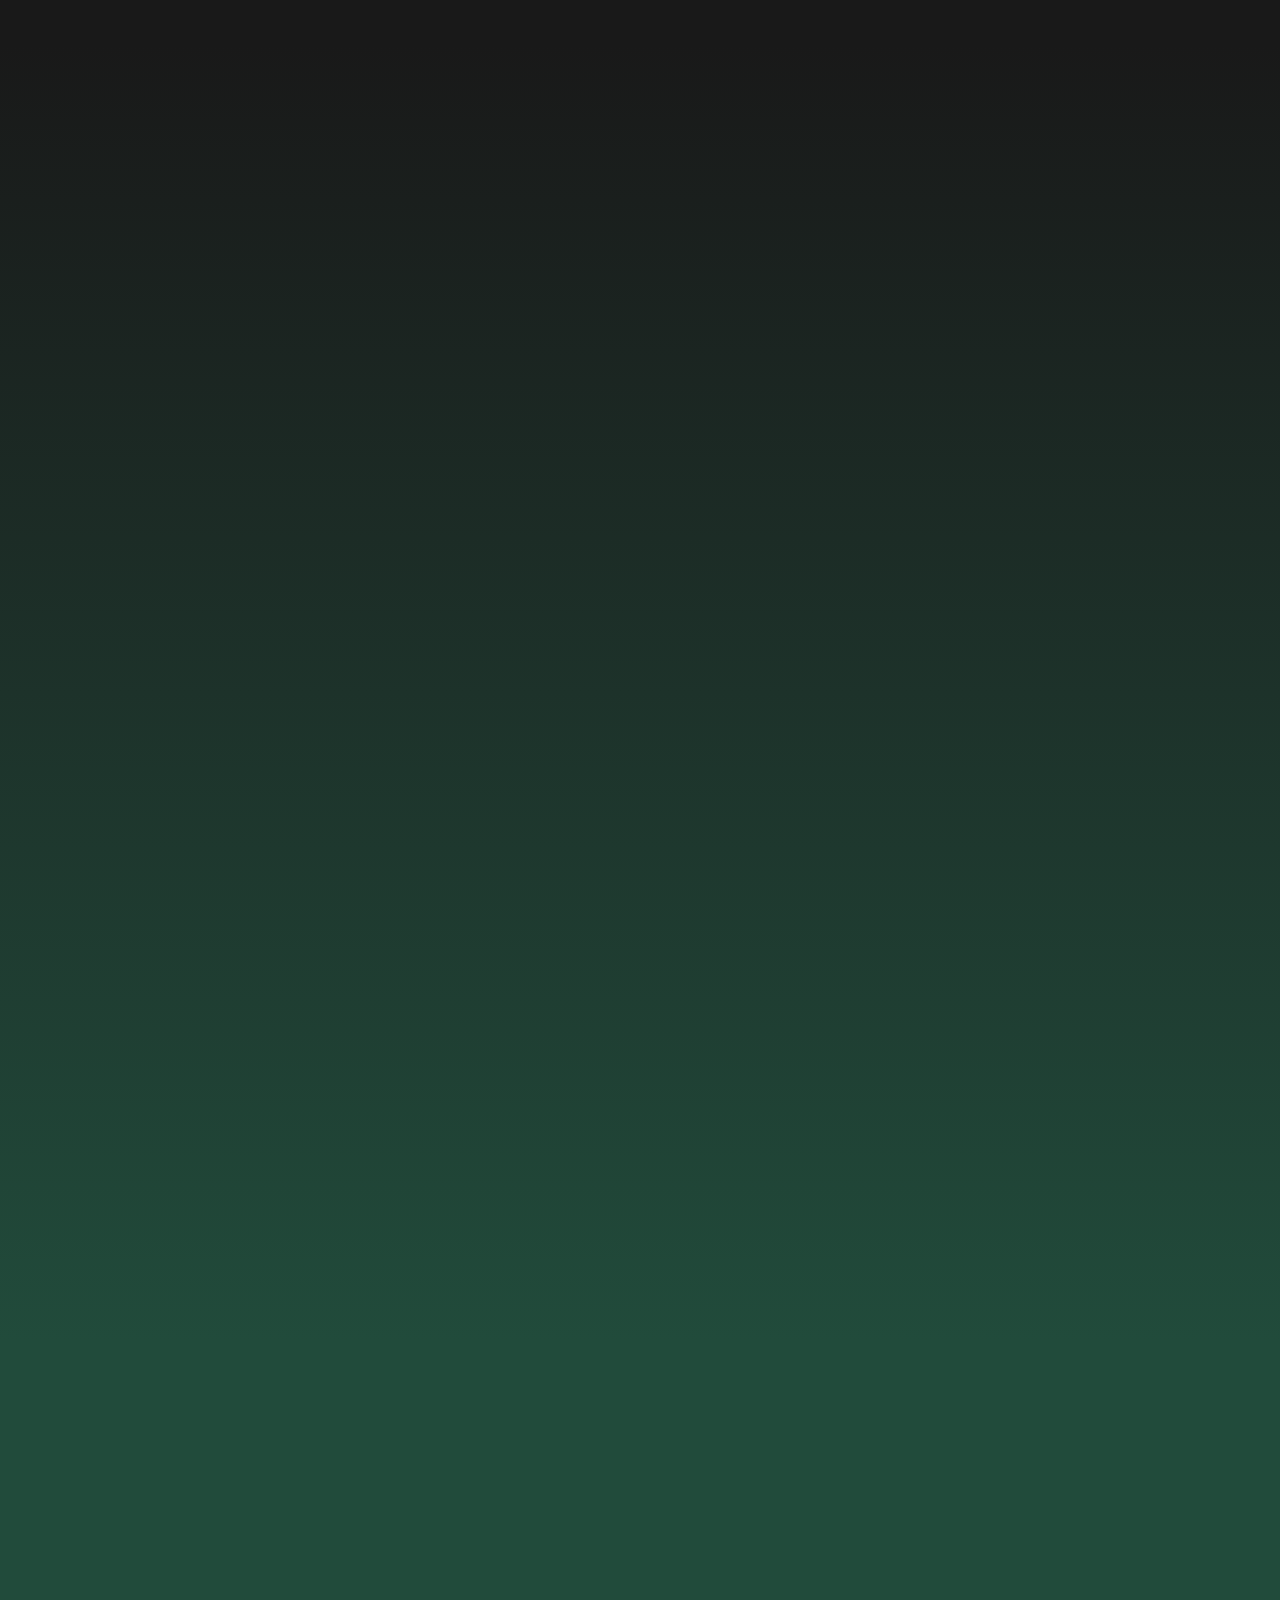
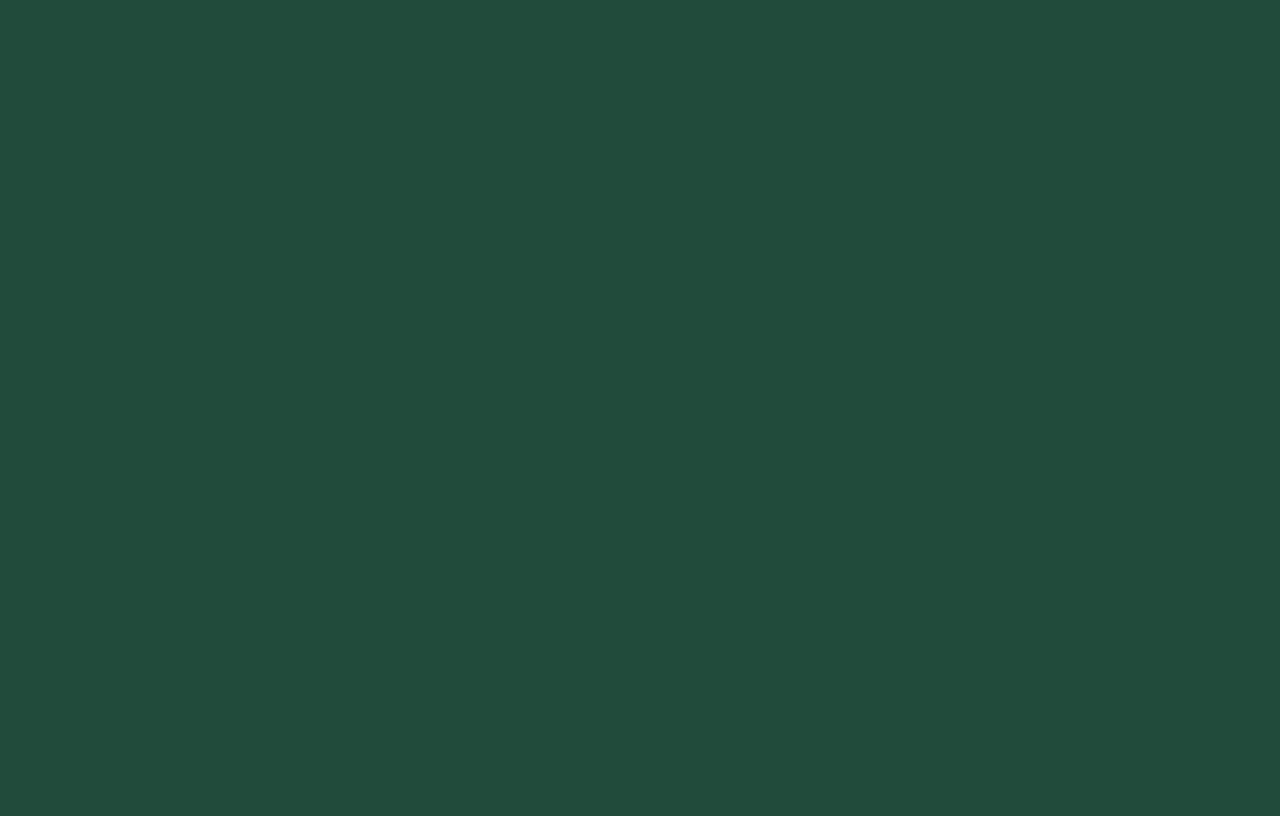
==== commit 24aab9a5: "LP animada" ====
--- a/lp.html
+++ b/lp.html
@@ -5,6 +5,7 @@
     <meta name="viewport" content="width=device-width, initial-scale=1.0">
     <title>Brokers - Landing page</title>
     <link href="https://fonts.googleapis.com/css2?family=Inter:wght@100..900&family=Sora:wght@100..800&display=swap" rel="stylesheet">
+    <link href="https://unpkg.com/aos@2.3.1/dist/aos.css" rel="stylesheet">
     <link rel="stylesheet" href="css/two.min.css">
 
 </head>
@@ -12,18 +13,18 @@
     <body>
         <div class="section-hero">
             <div class="container">
-                <div class="top">
+                <div class="top" data-aos="fade-right">
                     <img src="img/imgs_landing/marca_brokers_white.svg" alt="marca_brokers">
                     <h1>A oportunidade única <br>de você ganhar dinheiro como os grandes bancos</h1>
                     <p class="assista">Assista ao vídeo para saber como</p>
                 </div>
-                <div class="mid">
+                <div class="mid" data-aos="zoom-in">
                     <video autoplay muted loop width="100%" height="100%" type="video/mp4">
                         <source src="img/imgs_landing/video_landing.mov">
                     </video>
                 </div>
                 <div class="bot">
-                    <div class="esquerda">
+                    <div class="esquerda" data-aos="fade-down">
                         <img class="seta-grande" src="img/imgs_landing/icon_arrow_video.svg" alt="icone_seta">
                         <a href="https://linktr.ee/brokersfinance" target="_blank">
                             <div class="botao">
@@ -31,7 +32,7 @@
                             </div>
                         </a>
                     </div>
-                    <div class="direita">
+                    <div class="direita" data-aos="fade-left">
                         <p>Seja um Broker e tenha acesso a dezenas de instituições e produtos financeiros para aumento de caixa para seus clientes!</p>
                     </div>
                 </div>
@@ -39,11 +40,11 @@
         </div>
         <div class="section-ganha">
             <div class="container">
-                <div class="top">
+                <div class="top" data-aos="zoom-in">
                     <h2>Você pode ganhar dinheiro <br><span>vendendo o melhor produto do mundo</span></h2>
                     <p class="aqui">Aqui na Brokers você consegue ter acesso a produtos financeiros exclusivos para comercializar</p>
                 </div>
-                <div class="mid">
+                <div class="mid" data-aos="zoom-in">
                     <div class="boxs">
                         <div class="card">
                             <div class="img">
@@ -102,41 +103,44 @@
                     </div>
                 </div>
                 <div class="bot">
-                    <img src="img/imgs_landing/dinheiro.svg" alt="">
-                    <p class="comissao">Você ganha comissão <span>sobre o valor total das operações!</span></p>
+                    <img src="img/imgs_landing/dinheiro.svg" alt="dinheiro" data-aos="fade-up">
+                    <p class="comissao" data-aos="fade-zoom-in"
+                    data-aos-easing="ease-in-back"
+                    data-aos-delay="300"
+                    data-aos-offset="0">Você ganha comissão <span>sobre o valor total das operações!</span></p>
                 </div>
             </div>
         </div>
         <div class="section-pessoas">
             <div class="container">
-                <h2>Algumas pessoas <br>que mudaram de vida com nossos produtos</h2>
+                <h2 data-aos="fade-right">Algumas pessoas <br>que mudaram de vida com nossos produtos</h2>
             <div class="boxs">
-                <div class="card">
+                <div class="card" data-aos="flip-left">
                     <img src="img/imgs_landing/pessoa_joao.png" alt="">
                     <h4 class="nome">João Carlos</h4>
                     <p>“Lorem Ipsum is simply dummy text of the printing and typesetting industry. Lorem Ipsum has been the industry's standard dummy text”</p>
                 </div>
-                <div class="card">
+                <div class="card" data-aos="flip-left">
                     <img src="img/imgs_landing/pessoa_marcela.png" alt="">
                     <h4 class="nome">Marcela Porto</h4>
                     <p>“Lorem Ipsum is simply dummy text of the printing and typesetting industry. Lorem Ipsum has been the industry's standard dummy text”</p>
                 </div>
-                <div class="card">
+                <div class="card" data-aos="flip-left">
                     <img src="img/imgs_landing/pessoa_mateus.png" alt="">
                     <h4 class="nome">Mateus Lucas</h4>
                     <p>“Lorem Ipsum is simply dummy text of the printing and typesetting industry. Lorem Ipsum has been the industry's standard dummy text”</p>
                 </div>
-                <div class="card">
+                <div class="card" data-aos="flip-left">
                     <img src="img/imgs_landing/pessoa_sandra.png" alt="">
                     <h4 class="nome">Sandra Almeida</h4>
                     <p>“Lorem Ipsum is simply dummy text of the printing and typesetting industry. Lorem Ipsum has been the industry's standard dummy text”</p>
                 </div>
-                <div class="card">
+                <div class="card" data-aos="flip-left">
                     <img src="img/imgs_landing/pessoa_mario.png" alt="">
                     <h4 class="nome">Mário Gomes</h4>
                     <p>“Lorem Ipsum is simply dummy text of the printing and typesetting industry. Lorem Ipsum has been the industry's standard dummy text”</p>
                 </div>
-                <div class="card">
+                <div class="card" data-aos="flip-left">
                     <img src="img/imgs_landing/pessoa_julia.png" alt="">
                     <h4 class="nome">Júlia Ferreira</h4>
                     <p>“Lorem Ipsum is simply dummy text of the printing and typesetting industry. Lorem Ipsum has been the industry's standard dummy text”</p>
@@ -146,7 +150,7 @@
         </div>
         <div class="section-licenciado">
             <div class="container">
-                <div class="top">
+                <div class="top" data-aos="fade-right">
                     <div class="tag">
                         <span>Licenciado Brokers</span>
                         <img src="img/imgs_landing/traco_verde.svg" alt="">
@@ -160,7 +164,7 @@
                         </div>
                     </a>
                 </div>
-                <footer>
+                <footer data-aos="fade-up">
                     <p>
                         <strong>Brokers</strong>  -  Realizando sonhos
                     </p>
@@ -170,5 +174,13 @@
         </div>
     </body>
     
+    <script src="https://unpkg.com/aos@2.3.1/dist/aos.js"></script>
+    <script>
+          AOS.init({
+            duration: 1000,
+            once: true
+        });
+    </script>
+
 </body>
 </html>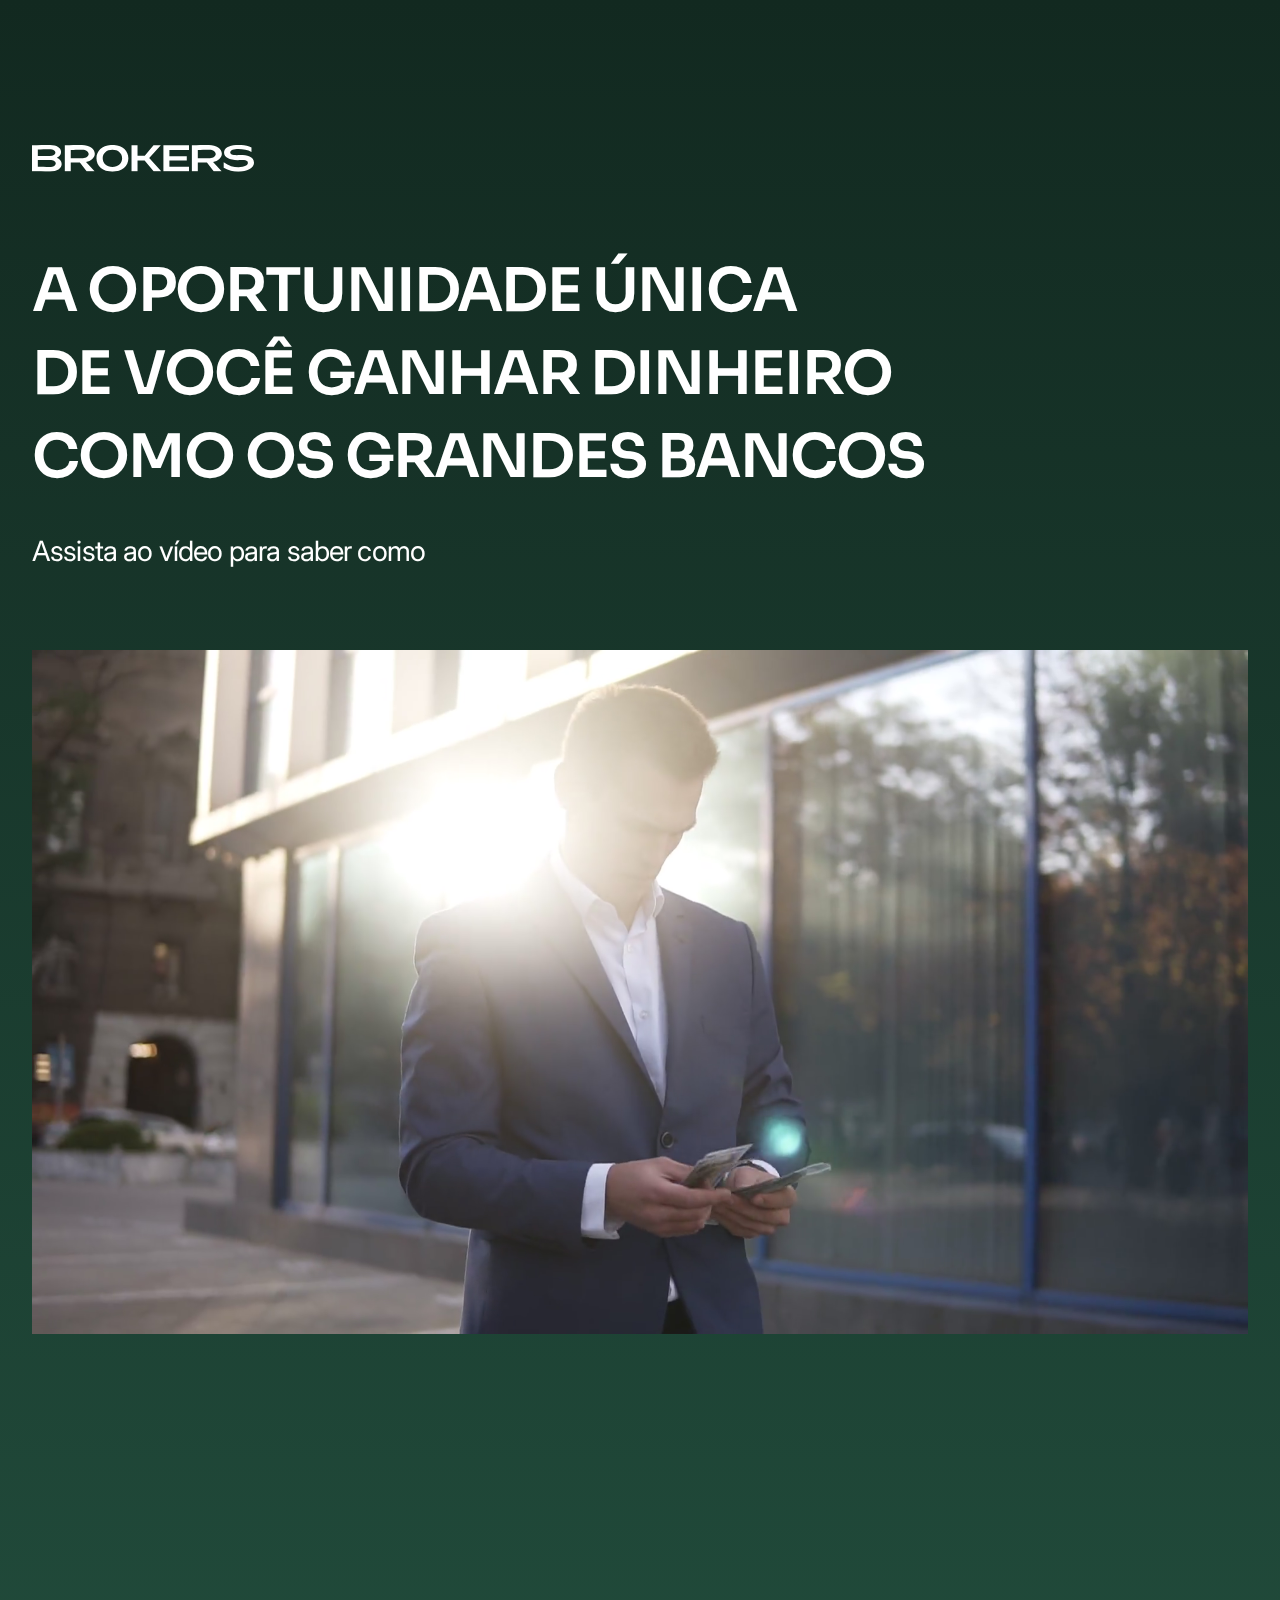
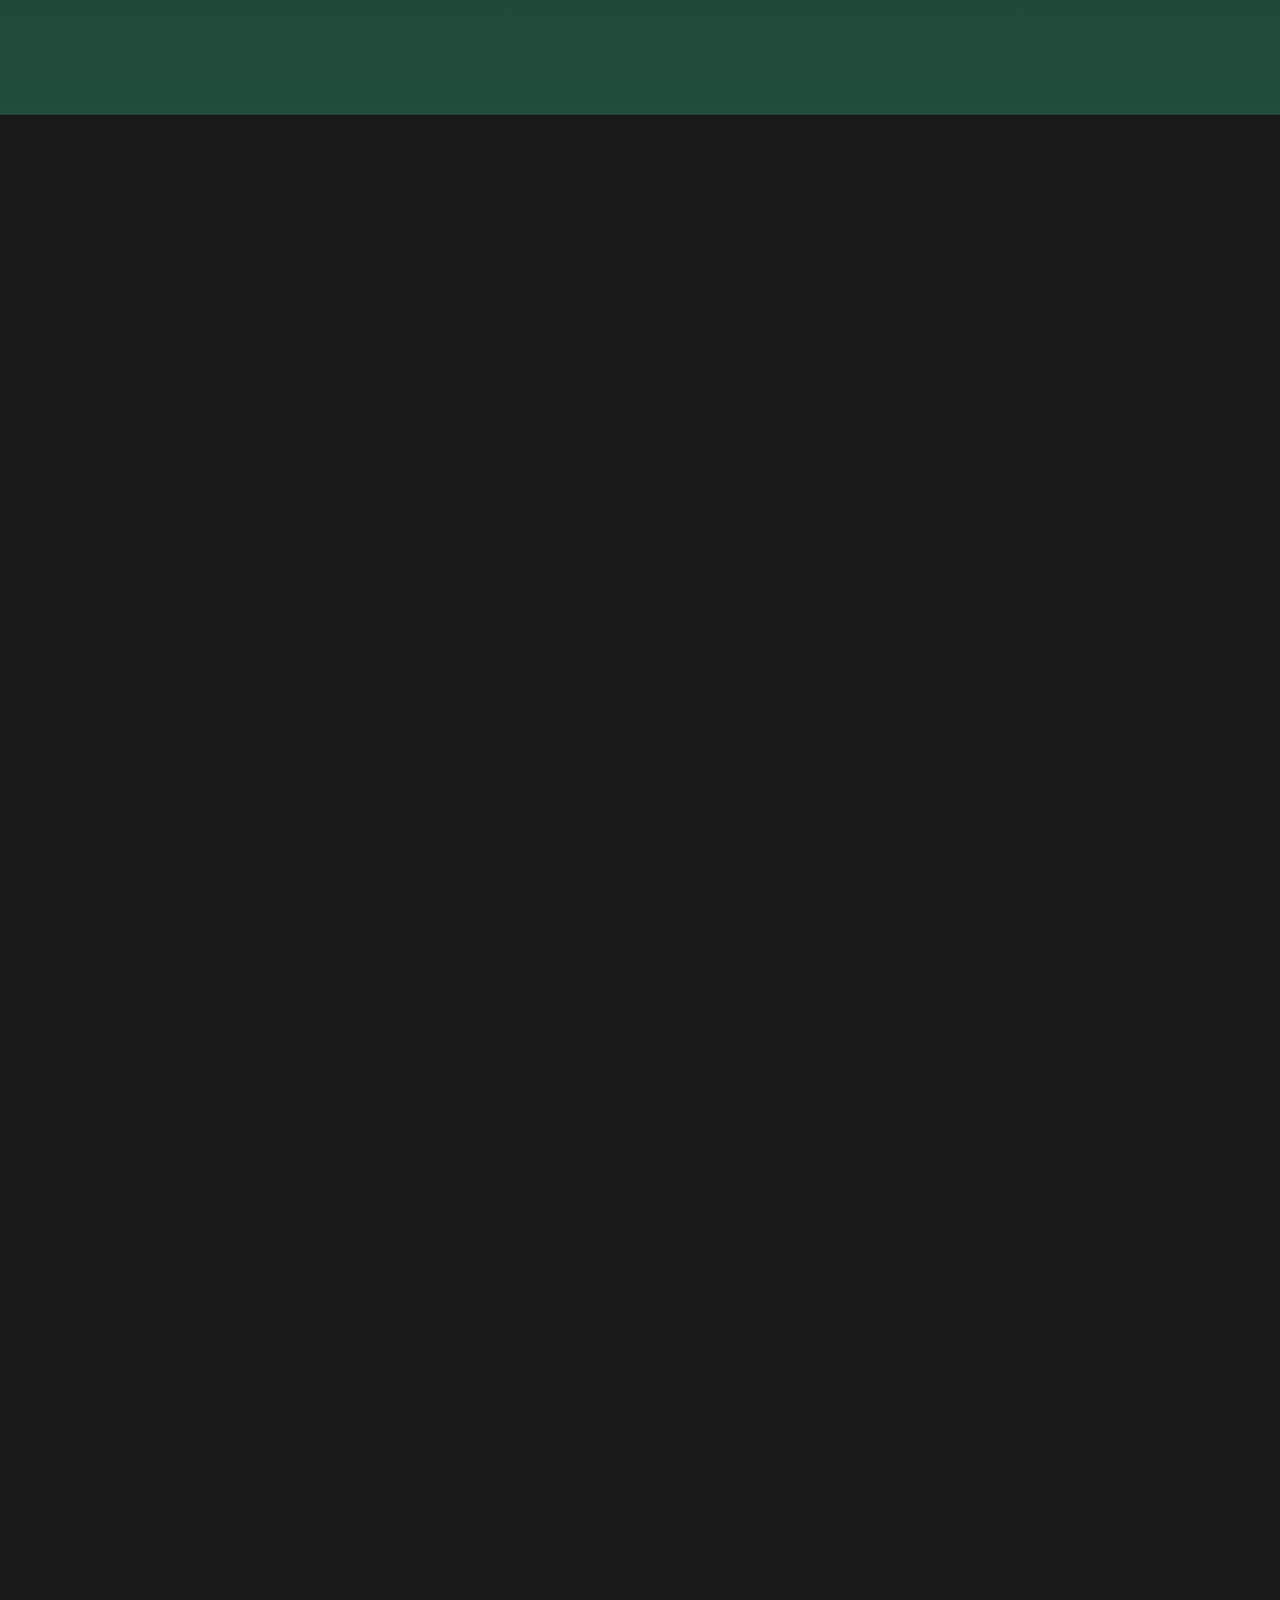
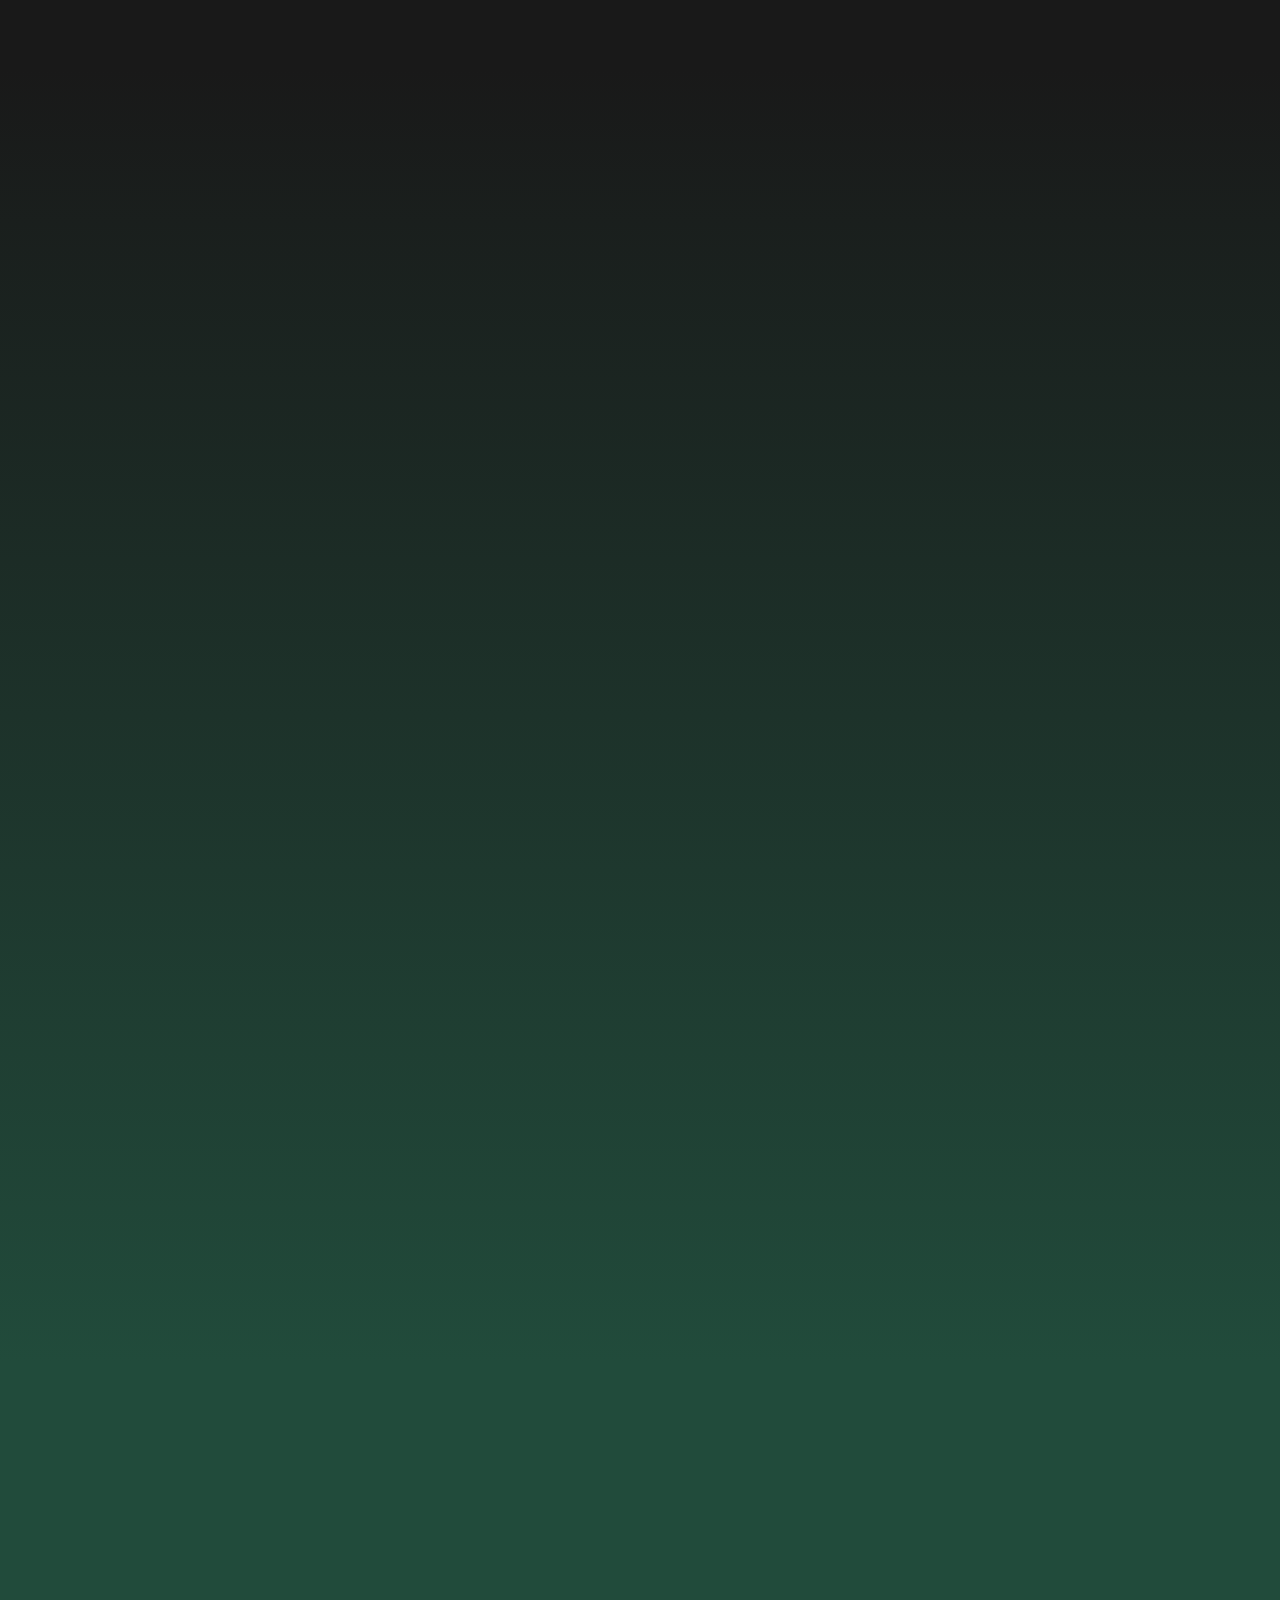
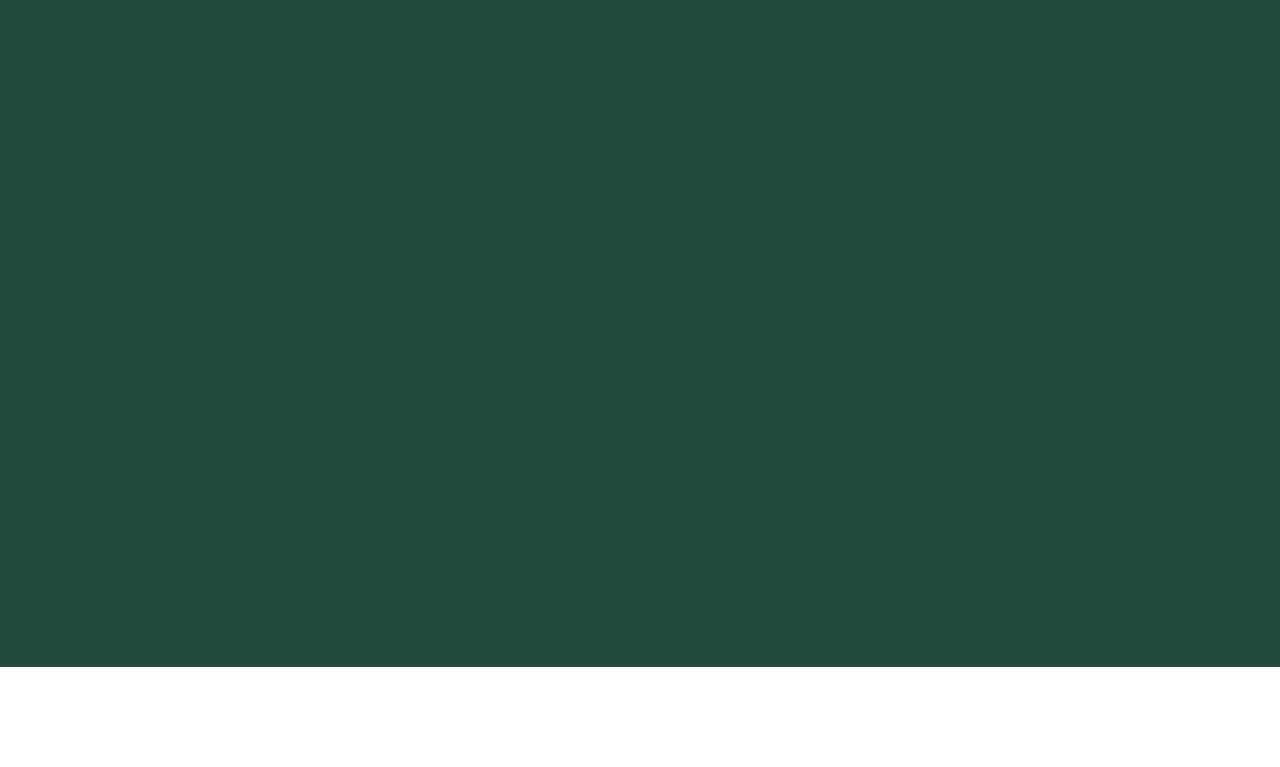
==== commit e6366df1: "LP responsivando footer" ====
--- a/lp.html
+++ b/lp.html
@@ -52,7 +52,7 @@
                             </div>
                             <div class="text">
                                 <h4>Financiamentos</h4>
-                                <p>Lorem Ipsum is simply dummy text of the printing and typesetting industry. Lorem Ipsum has been the industry's standard dummy text </p>
+                                <p>Taxas a partir de 0,85%am para você expandir seu negócio, comprar bens ou utilizar como capital de giro. </p>
                             </div>
                         </div>
                         <div class="card">
@@ -61,7 +61,7 @@
                             </div>
                             <div class="text">
                                 <h4>Empréstimos</h4>
-                                <p>Lorem Ipsum is simply dummy text of the printing and typesetting industry. Lorem Ipsum has been the industry's standard dummy text </p>
+                                <p>Empréstimos de até 500 mil reais SEM GARANTIA e juros à partir de 1,6%am.</p>
                             </div>
                         </div>
                         <div class="card">
@@ -70,7 +70,7 @@
                             </div>
                             <div class="text">
                                 <h4>Consórcios</h4>
-                                <p>Lorem Ipsum is simply dummy text of the printing and typesetting industry. Lorem Ipsum has been the industry's standard dummy text </p>
+                                <p>Taxas a partir de 0,11%am para você realizar aquisição de imóveis, veículos e até mesmo capital de giro! </p>
                             </div>
                         </div>
                         <div class="card">
@@ -79,7 +79,7 @@
                             </div>
                             <div class="text">
                                 <h4>Recuperação tributária</h4>
-                                <p>Lorem Ipsum is simply dummy text of the printing and typesetting industry. Lorem Ipsum has been the industry's standard dummy text </p>
+                                <p>Recuperamos os últimos 5 anos de impostos pagos a maior na sua folha de pagamento, de forma automática e totalmente sem custo até o êxito. </p>
                             </div>
                         </div>
                         <div class="card">
@@ -88,7 +88,7 @@
                             </div>
                             <div class="text">
                                 <h4>Descontos em energia</h4>
-                                <p>Lorem Ipsum is simply dummy text of the printing and typesetting industry. Lorem Ipsum has been the industry's standard dummy text </p>
+                                <p>As melhores opções de energia livre e geração distribuída para sua empresa, gerando economias de até 30% na fatura mensal! </p>
                             </div>
                         </div>
                         <div class="card">
@@ -97,7 +97,7 @@
                             </div>
                             <div class="text">
                                 <h4>Alavancagem financeira</h4>
-                                <p>Lorem Ipsum is simply dummy text of the printing and typesetting industry. Lorem Ipsum has been the industry's standard dummy text </p>
+                                <p>Unimos consórcios e financiamentos de forma estratégica e precisa para aproveitar o melhor dos dois mundos.</p>
                             </div>
                         </div>
                     </div>
@@ -117,33 +117,45 @@
             <div class="boxs">
                 <div class="card" data-aos="flip-left">
                     <img src="img/imgs_landing/pessoa_joao.png" alt="">
-                    <h4 class="nome">João Carlos</h4>
-                    <p>“Lorem Ipsum is simply dummy text of the printing and typesetting industry. Lorem Ipsum has been the industry's standard dummy text”</p>
+                    <div>
+                        <h4 class="nome">João Carlos</h4>
+                        <p>“Lorem Ipsum is simply dummy text of the printing and typesetting industry. Lorem Ipsum has been the industry's standard dummy text”</p>
+                    </div>
                 </div>
                 <div class="card" data-aos="flip-left">
                     <img src="img/imgs_landing/pessoa_marcela.png" alt="">
-                    <h4 class="nome">Marcela Porto</h4>
-                    <p>“Lorem Ipsum is simply dummy text of the printing and typesetting industry. Lorem Ipsum has been the industry's standard dummy text”</p>
+                    <div>
+                        <h4 class="nome">Marcela Porto</h4>
+                        <p>“Lorem Ipsum is simply dummy text of the printing and typesetting industry. Lorem Ipsum has been the industry's standard dummy text”</p>
+                    </div>
                 </div>
                 <div class="card" data-aos="flip-left">
                     <img src="img/imgs_landing/pessoa_mateus.png" alt="">
-                    <h4 class="nome">Mateus Lucas</h4>
-                    <p>“Lorem Ipsum is simply dummy text of the printing and typesetting industry. Lorem Ipsum has been the industry's standard dummy text”</p>
+                    <div>
+                        <h4 class="nome">Mateus Lucas</h4>
+                        <p>“Lorem Ipsum is simply dummy text of the printing and typesetting industry. Lorem Ipsum has been the industry's standard dummy text”</p>
+                    </div>
                 </div>
                 <div class="card" data-aos="flip-left">
                     <img src="img/imgs_landing/pessoa_sandra.png" alt="">
-                    <h4 class="nome">Sandra Almeida</h4>
-                    <p>“Lorem Ipsum is simply dummy text of the printing and typesetting industry. Lorem Ipsum has been the industry's standard dummy text”</p>
+                    <div>
+                        <h4 class="nome">Sandra Almeida</h4>
+                        <p>“Lorem Ipsum is simply dummy text of the printing and typesetting industry. Lorem Ipsum has been the industry's standard dummy text”</p>
+                    </div>
                 </div>
                 <div class="card" data-aos="flip-left">
                     <img src="img/imgs_landing/pessoa_mario.png" alt="">
-                    <h4 class="nome">Mário Gomes</h4>
-                    <p>“Lorem Ipsum is simply dummy text of the printing and typesetting industry. Lorem Ipsum has been the industry's standard dummy text”</p>
+                    <div>
+                        <h4 class="nome">Mário Gomes</h4>
+                        <p>“Lorem Ipsum is simply dummy text of the printing and typesetting industry. Lorem Ipsum has been the industry's standard dummy text”</p>
+                    </div>
                 </div>
                 <div class="card" data-aos="flip-left">
                     <img src="img/imgs_landing/pessoa_julia.png" alt="">
-                    <h4 class="nome">Júlia Ferreira</h4>
-                    <p>“Lorem Ipsum is simply dummy text of the printing and typesetting industry. Lorem Ipsum has been the industry's standard dummy text”</p>
+                    <div>
+                        <h4 class="nome">Júlia Ferreira</h4>
+                        <p>“Lorem Ipsum is simply dummy text of the printing and typesetting industry. Lorem Ipsum has been the industry's standard dummy text”</p>
+                    </div>
                 </div>
             </div>
             </div>
@@ -165,7 +177,7 @@
                     </a>
                 </div>
                 <footer data-aos="fade-up">
-                    <p>
+                    <p class="mobile">
                         <strong>Brokers</strong>  -  Realizando sonhos
                     </p>
                     <p><strong><a href="https://brokersfinance.com.br/" target="_blank">Site Institucional</a></strong> | contato@brokers.com.br</p>
--- a/css/two.min.css
+++ b/css/two.min.css
@@ -1 +1 @@
-*{margin:0px;padding:0px;box-sizing:border-box;-webkit-font-smoothing:antialiased}img{max-width:100%;display:block}a{display:inline-block;text-decoration:none;cursor:pointer;color:#000}ul{list-style:none;color:#fff}html{font-size:62.5%;background-color:#fff;font-family:"inter",sans-serif}button{border:none;background-color:#fff;cursor:pointer}.container{width:100%;max-width:1246px;margin:0 auto;padding:0px 15px;align-items:center}h1,h2,h3,h4{color:#fff;font-family:"Sora",sans-serif;font-style:normal;font-weight:600;line-height:138%;letter-spacing:-1.8px}h1{font-size:6rem;text-transform:uppercase}h2{font-size:5.2rem;text-transform:uppercase}h3{font-size:4.8rem;text-transform:uppercase}h4{font-size:2.2rem}p{color:#787c87;font-family:"Inter",sans-serif;font-size:16px;font-style:normal;font-weight:400;line-height:150%;letter-spacing:-0.48px}body{background-color:#9c9c9c}body .section-hero{height:1715px;background:linear-gradient(180deg, #122920, #214B3B)}body .section-hero .container{padding-top:144px}body .section-hero .container .top img{margin-bottom:78px}body .section-hero .container .top h1{width:100%;max-width:900px;font-size:60px;font-weight:600;line-height:138%;letter-spacing:-1.8px;text-transform:uppercase}body .section-hero .container .top p{color:#fff;font-size:28px;line-height:150%;letter-spacing:-0.84px;margin-bottom:78px;margin-top:32px}body .section-hero .container .bot{display:flex;justify-content:space-between;align-items:end;margin-top:64px}body .section-hero .container .bot .esquerda .seta-grande{margin-bottom:78px}body .section-hero .container .bot .esquerda .botao{background-color:#fff;width:100%;max-width:600px;transition:all .3s ease}body .section-hero .container .bot .esquerda .botao .texto{color:#000;font-size:28px;font-weight:600;line-height:100%;letter-spacing:-0.84px;display:flex;justify-content:center;align-items:center;padding:26px 40px}body .section-hero .container .bot .esquerda .botao .texto img{margin-left:24px}body .section-hero .container .bot .esquerda .botao:hover{background-color:#3bfab1}body .section-hero .container .bot .direita{display:flex;align-items:end}body .section-hero .container .bot .direita p{width:100%;max-width:400px;height:100%;color:#f5f5f5;font-size:1.8rem;line-height:170%}body .section-hero .container .bot .direita p img{align-items:center;justify-content:center}body .section-ganha{height:100%;background-color:#191919;padding-top:147px}body .section-ganha .container .top{margin-bottom:97px}body .section-ganha .container .top h2{width:100%;font-size:52px;font-weight:600;line-height:162%;letter-spacing:-1.56px;text-transform:uppercase}body .section-ganha .container .top h2 span{font-weight:200}body .section-ganha .container .top .aqui{color:#fff;font-weight:300;font-size:28px;line-height:150%;letter-spacing:-0.84px}body .section-ganha .container .mid .boxs{display:grid;grid-template-columns:1fr 1fr 1fr;gap:20px;row-gap:25px}body .section-ganha .container .mid .boxs .card{border-radius:8px;border:2px solid rgba(255,255,255,.08);background:rgba(255,255,255,.02);padding:24px}body .section-ganha .container .mid .boxs .card .img{width:100%;display:flex;align-items:center;justify-content:center;margin-bottom:20px}body .section-ganha .container .mid .boxs .card .text p{width:100%;max-width:320px;font-size:1.5rem;margin-top:10px}body .section-ganha .container .bot{position:relative}body .section-ganha .container .bot img{margin-top:90px;padding-bottom:88px;border-bottom:solid #393b42 1px}body .section-ganha .container .bot .comissao{position:absolute;top:45%;left:21%;color:#fff;font-family:"Inter",sans-serif;font-size:2rem;font-weight:700;line-height:120%;letter-spacing:1.6px;text-transform:uppercase}body .section-ganha .container .bot .comissao span{font-weight:300}body .section-pessoas{background:linear-gradient(180deg, #191919 0%, #214B3B 100%);height:100%;padding-bottom:95px}body .section-pessoas h2{padding-top:126px;width:100%;max-width:687px;color:#fff}body .section-pessoas .container .boxs{display:grid;grid-template-columns:1fr 1fr 1fr;gap:22px;row-gap:30px;margin-top:110px}body .section-pessoas .container .boxs .card{background-color:#fff;padding:24px;border-radius:8px}body .section-pessoas .container .boxs .card h4{color:#191919;font-size:22px;font-weight:600;line-height:120%;letter-spacing:-0.66px;margin-top:19px}body .section-pessoas .container .boxs .card p{width:100%;max-width:333px;color:#787c87;line-height:150%;letter-spacing:-0.48px;margin-top:8px}body .section-licenciado{width:100%;height:1076px;background-color:#214b3b;padding-top:88px}body .section-licenciado .container .top{background-color:#000;border-radius:16px;padding:80px}body .section-licenciado .container .top .tag span{color:#fff;font-family:Inter;font-size:18px;text-transform:uppercase}body .section-licenciado .container .top .tag img{margin-top:25px}body .section-licenciado .container .top h3{margin-top:23px;margin-bottom:40px;width:100%;max-width:973px}body .section-licenciado .container .top .voce-pode{width:100%;max-width:578px;color:#fff;font-size:20px;line-height:150%;letter-spacing:-0.6px;margin-bottom:48px}body .section-licenciado .container .top a{width:100%;max-width:335px}body .section-licenciado .container .top .botao{display:flex;justify-content:center;align-items:center;width:100%;max-width:335px;height:54px;background-color:#f5f5f5;border-radius:3px;gap:15px;transition:all .3s ease}body .section-licenciado .container .top .botao p{color:#000;font-family:Inter;font-size:19.32px;font-weight:600;line-height:100%;letter-spacing:-0.58px;text-transform:uppercase}body .section-licenciado .container .top .botao:hover{background-color:#3bfab1}body .section-licenciado .container footer{display:flex;justify-content:space-between;align-items:end;border-top:solid 1px #fff;height:98px;margin-top:153px}body .section-licenciado .container footer p{color:#fff;font-size:15px;font-weight:400}body .section-licenciado .container footer p strong a{color:#fff}/*# sourceMappingURL=two.min.css.map */+*{margin:0px;padding:0px;box-sizing:border-box;-webkit-font-smoothing:antialiased}img{max-width:100%;display:block}a{display:inline-block;text-decoration:none;cursor:pointer;color:#000}ul{list-style:none;color:#fff}html{font-size:62.5%;background-color:#fff;font-family:"inter",sans-serif}button{border:none;background-color:#fff;cursor:pointer}.container{width:100%;max-width:1246px;margin:0 auto;padding:0px 15px;align-items:center}h1,h2,h3,h4{color:#fff;font-family:"Sora",sans-serif;font-style:normal;font-weight:600;line-height:138%;letter-spacing:-1.8px}h1{font-size:6rem;text-transform:uppercase}h2{font-size:5.2rem;text-transform:uppercase}h3{font-size:4.8rem;text-transform:uppercase}h4{font-size:2.2rem}p{color:#787c87;font-family:"Inter",sans-serif;font-size:16px;font-style:normal;font-weight:400;line-height:150%;letter-spacing:-0.48px}body{background-color:#9c9c9c}body .section-hero{height:1715px;background:linear-gradient(180deg, #122920, #214B3B)}body .section-hero .container{padding-top:144px}body .section-hero .container .top img{margin-bottom:78px}body .section-hero .container .top h1{width:100%;max-width:900px;font-size:60px;font-weight:600;line-height:138%;letter-spacing:-1.8px;text-transform:uppercase}body .section-hero .container .top p{color:#fff;font-size:28px;line-height:150%;letter-spacing:-0.84px;margin-bottom:78px;margin-top:32px}body .section-hero .container .bot{display:flex;justify-content:space-between;align-items:end;margin-top:64px}body .section-hero .container .bot .esquerda .seta-grande{margin-bottom:78px}body .section-hero .container .bot .esquerda .botao{background-color:#fff;width:100%;max-width:600px;transition:all .3s ease}body .section-hero .container .bot .esquerda .botao .texto{color:#000;font-size:28px;font-weight:600;line-height:100%;letter-spacing:-0.84px;display:flex;justify-content:center;align-items:center;padding:26px 40px}body .section-hero .container .bot .esquerda .botao .texto img{margin-left:24px}body .section-hero .container .bot .esquerda .botao:hover{background-color:#3bfab1}body .section-hero .container .bot .direita{display:flex;align-items:end}body .section-hero .container .bot .direita p{width:100%;max-width:400px;height:100%;color:#f5f5f5;font-size:1.8rem;line-height:170%}body .section-hero .container .bot .direita p img{align-items:center;justify-content:center}body .section-ganha{height:100%;background-color:#191919;padding-top:147px}body .section-ganha .container .top{margin-bottom:97px}body .section-ganha .container .top h2{width:100%;font-size:52px;font-weight:600;line-height:162%;letter-spacing:-1.56px;text-transform:uppercase}body .section-ganha .container .top h2 span{font-weight:200}body .section-ganha .container .top .aqui{color:#fff;font-weight:300;font-size:28px;line-height:150%;letter-spacing:-0.84px}body .section-ganha .container .mid .boxs{display:grid;grid-template-columns:1fr 1fr 1fr;gap:20px;row-gap:25px}body .section-ganha .container .mid .boxs .card{border-radius:8px;border:2px solid rgba(255,255,255,.08);background:rgba(255,255,255,.02);padding:24px}body .section-ganha .container .mid .boxs .card .img{width:100%;display:flex;align-items:center;justify-content:center;margin-bottom:20px}body .section-ganha .container .mid .boxs .card .text p{width:100%;max-width:320px;font-size:1.5rem;margin-top:10px}body .section-ganha .container .bot{position:relative}body .section-ganha .container .bot img{margin-top:90px;padding-bottom:88px;border-bottom:solid #393b42 1px}body .section-ganha .container .bot .comissao{position:absolute;top:45%;left:21%;color:#fff;font-family:"Inter",sans-serif;font-size:2rem;font-weight:700;line-height:120%;letter-spacing:1.6px;text-transform:uppercase}body .section-ganha .container .bot .comissao span{font-weight:300}body .section-pessoas{background:linear-gradient(180deg, #191919 0%, #214B3B 100%);height:100%;padding-bottom:95px}body .section-pessoas h2{padding-top:126px;width:100%;max-width:687px;color:#fff}body .section-pessoas .container .boxs{display:grid;grid-template-columns:1fr 1fr 1fr;gap:22px;row-gap:30px;margin-top:110px}body .section-pessoas .container .boxs .card{background-color:#fff;padding:24px;border-radius:8px}body .section-pessoas .container .boxs .card h4{color:#191919;font-size:22px;font-weight:600;line-height:120%;letter-spacing:-0.66px;margin-top:19px}body .section-pessoas .container .boxs .card p{width:100%;max-width:333px;color:#787c87;line-height:150%;letter-spacing:-0.48px;margin-top:8px}body .section-licenciado{width:100%;height:100%;background-color:#214b3b;padding-top:88px}body .section-licenciado .container .top{background-color:#000;border-radius:16px;padding:80px}body .section-licenciado .container .top .tag span{color:#fff;font-family:Inter;font-size:18px;text-transform:uppercase}body .section-licenciado .container .top .tag img{margin-top:25px}body .section-licenciado .container .top h3{margin-top:23px;margin-bottom:40px;width:100%;max-width:973px}body .section-licenciado .container .top .voce-pode{width:100%;max-width:578px;color:#fff;font-size:20px;line-height:150%;letter-spacing:-0.6px;margin-bottom:48px}body .section-licenciado .container .top a{width:100%;max-width:335px}body .section-licenciado .container .top .botao{display:flex;justify-content:center;align-items:center;width:100%;max-width:335px;height:54px;background-color:#f5f5f5;border-radius:3px;gap:15px;transition:all .3s ease}body .section-licenciado .container .top .botao p{color:#000;font-family:Inter;font-size:19.32px;font-weight:600;line-height:100%;letter-spacing:-0.58px;text-transform:uppercase}body .section-licenciado .container .top .botao:hover{background-color:#3bfab1}body .section-licenciado .container footer{display:flex;justify-content:space-between;align-items:end;border-top:solid 1px #fff;height:98px;margin-top:153px}body .section-licenciado .container footer p{color:#fff;font-size:15px;font-weight:400}body .section-licenciado .container footer p strong a{color:#fff}@media(max-width: 900px){body .section-ganha .container .bot .comissao{position:absolute;top:38%;left:18%;font-size:1.5rem}}@media(max-width: 667px){body .section-hero{height:100%;padding-bottom:100px}body .section-hero .container{padding-top:100px}body .section-hero .container .top img{width:30%;margin-bottom:50px}body .section-hero .container .top h1{font-size:4rem}body .section-hero .container .bot{display:flex;flex-direction:column;align-items:center}body .section-hero .container .bot .esquerda img{display:flex;margin:0 auto}body .section-hero .container .bot .direita p{width:100%;max-width:100%;margin-top:40px;text-align:center}body .section-ganha{padding-top:100px}body .section-ganha .container .top{margin-bottom:50px;display:flex;flex-direction:column;justify-content:center;align-items:center}body .section-ganha .container .top h2{font-size:3.5rem;max-width:600px;text-align:center}body .section-ganha .container .top .aqui{font-size:2.2rem;margin-top:30px;max-width:500px;text-align:center}body .section-ganha .container .mid .boxs{display:grid;grid-template-columns:1fr}body .section-ganha .container .mid .boxs .card .text p{width:100%;max-width:100%}body .section-ganha .container .bot .comissao{font-size:1.3rem;top:30%;left:10%}body .section-pessoas .container h2{font-size:3.6rem;width:500px;text-align:center;display:flex;margin:0 auto}body .section-pessoas .container .boxs{grid-template-columns:1fr}body .section-pessoas .container .boxs .card{display:flex;align-items:center;gap:20px}body .section-pessoas .container .boxs .card .nome{margin-top:0px}body .section-licenciado{padding-top:0px;padding-bottom:50px}body .section-licenciado .container footer{flex-direction:column;justify-content:center;align-items:center;gap:10px;margin-top:80px}body .section-licenciado .container footer .mobile{padding-top:50px}}@media(max-width: 500px){body .section-pessoas .container h2{width:100%;font-size:3.4rem}body .section-licenciado .container .top .tag span{font-size:1.4rem}body .section-licenciado .container .top h3{width:100%;font-size:3.5rem}body .section-licenciado .container .top .voce-pode{font-size:1.8rem}}/*# sourceMappingURL=two.min.css.map */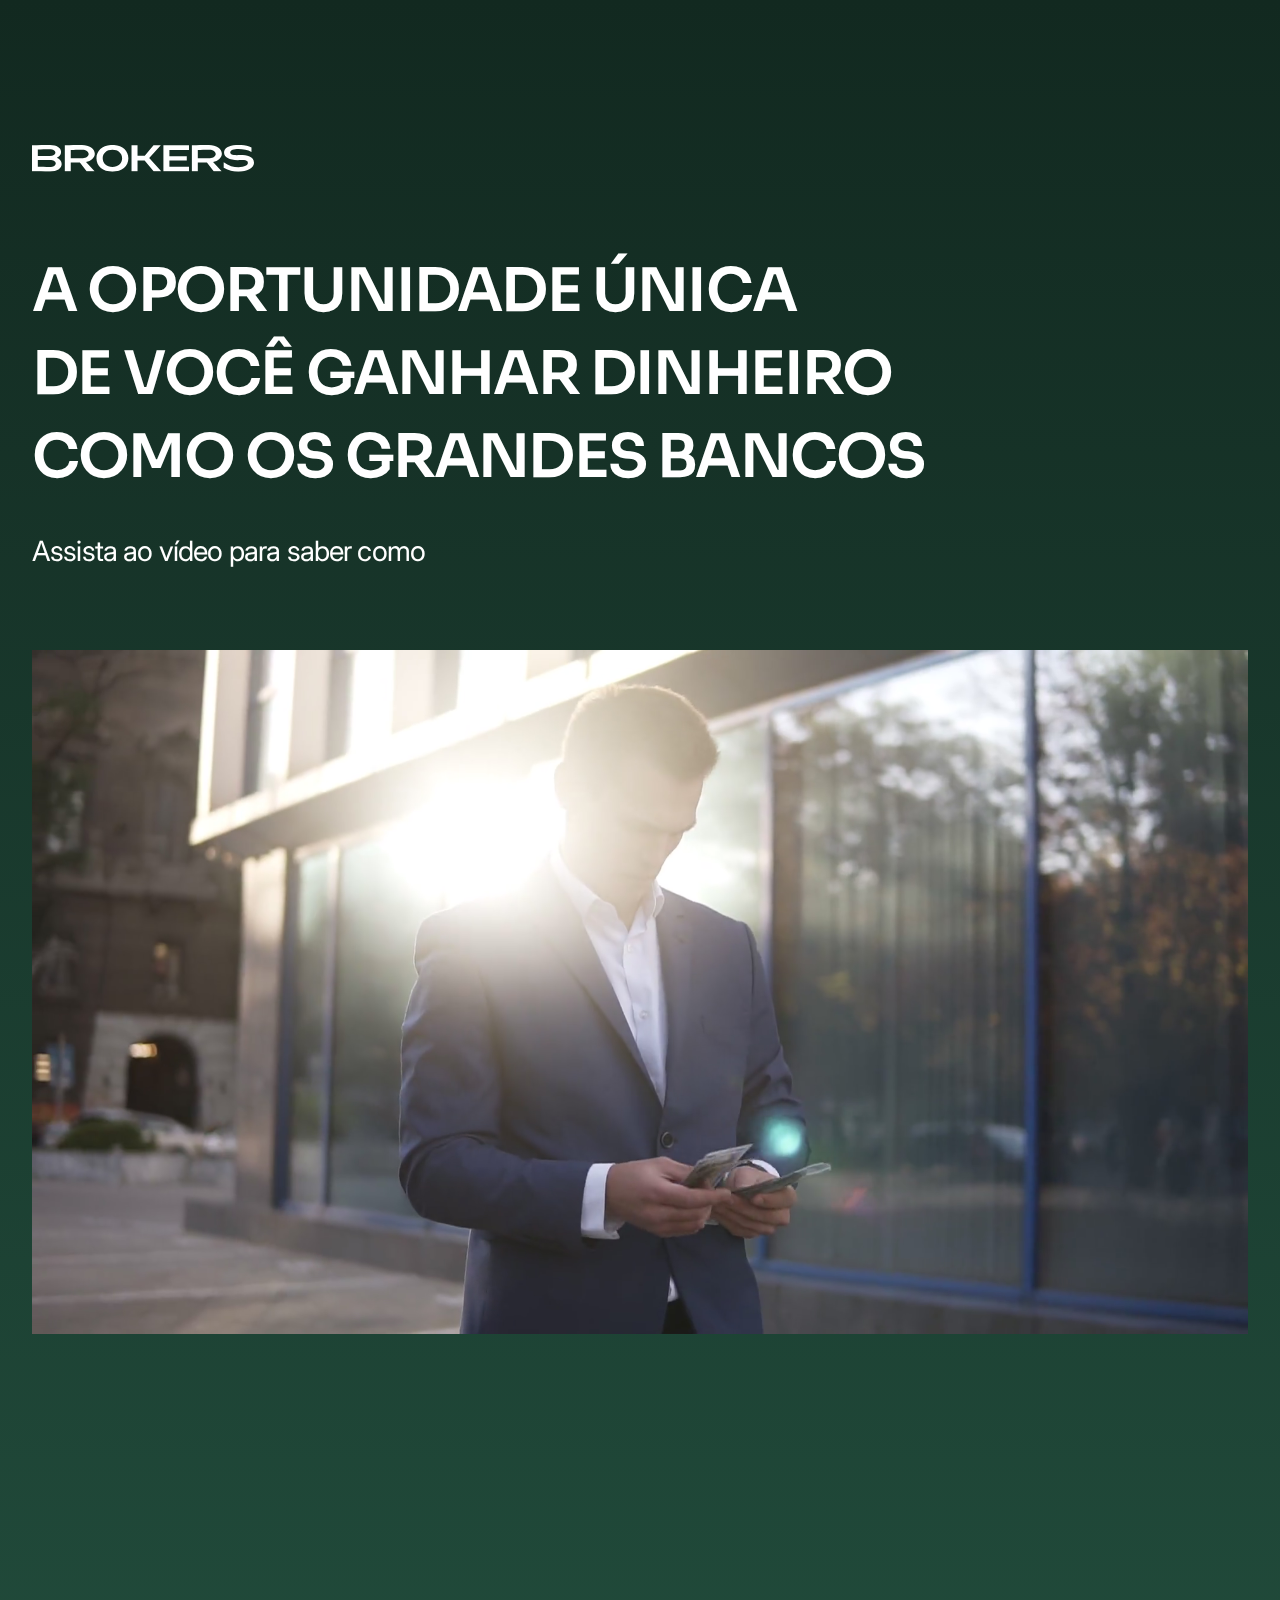
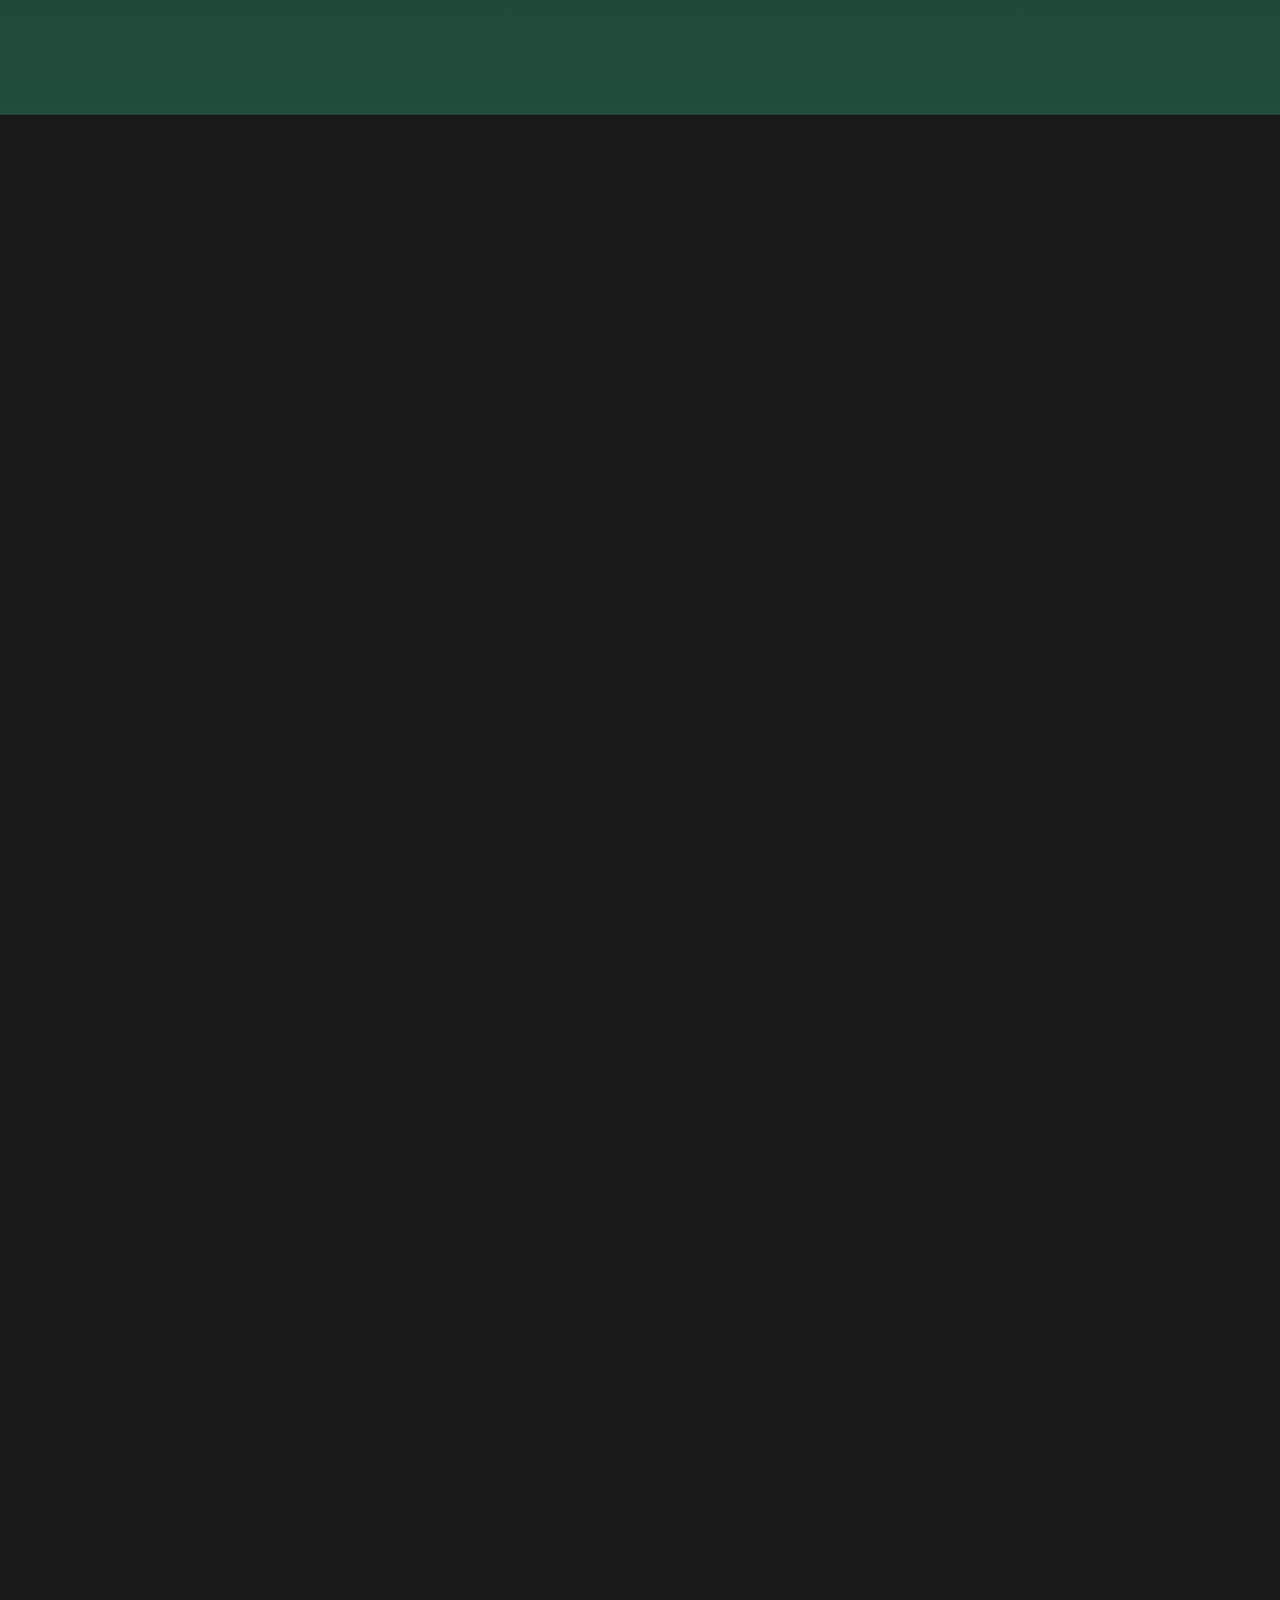
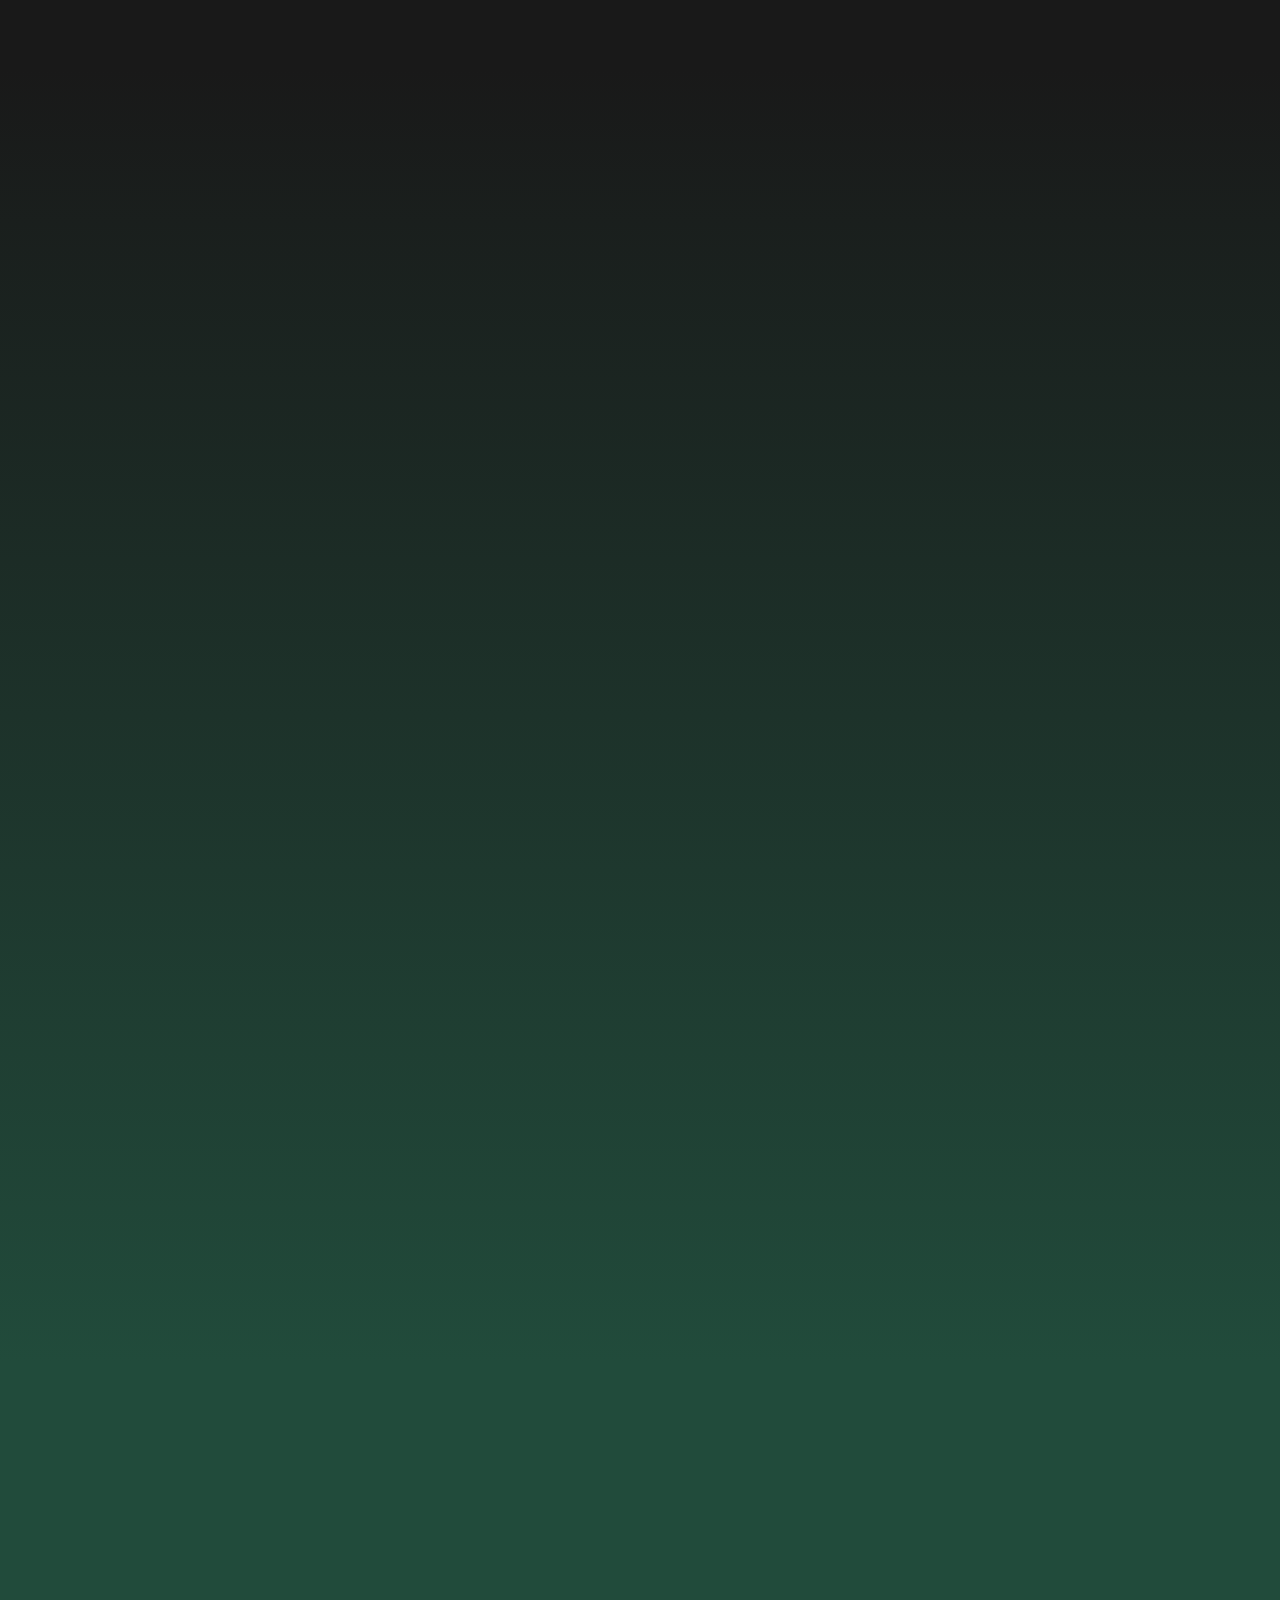
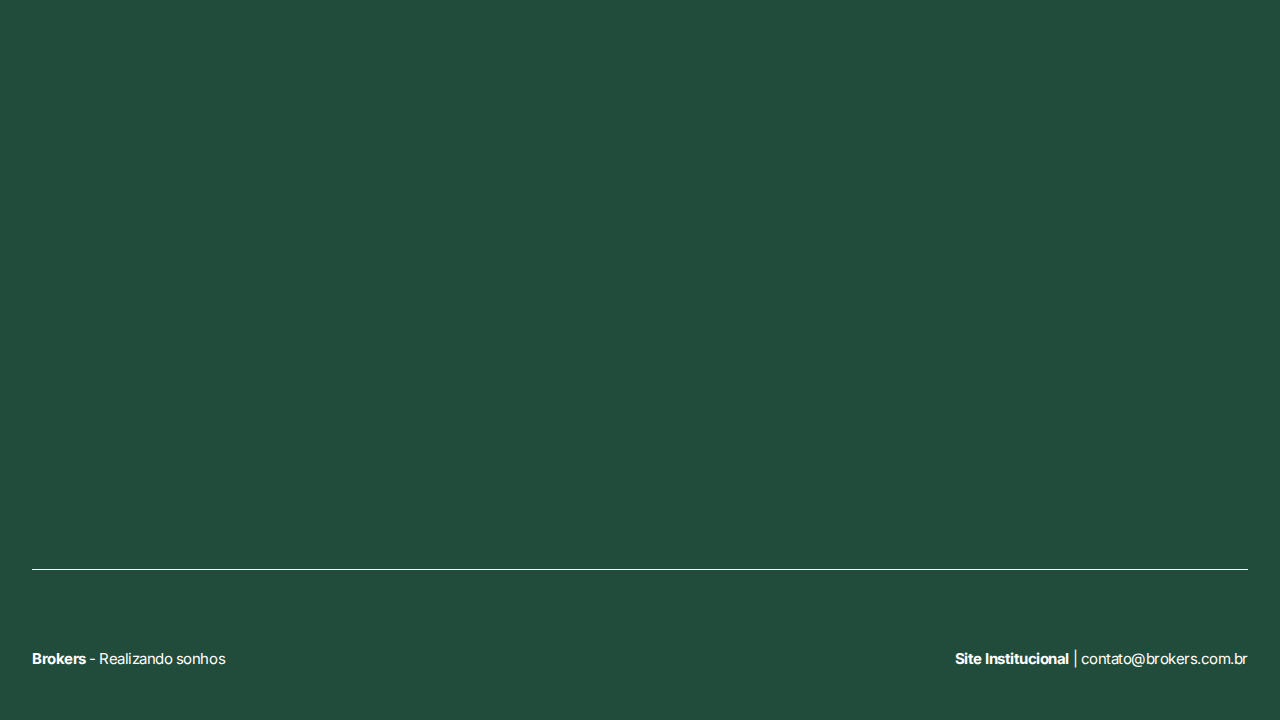
==== commit 2ce270e9: "correcao footer lp" ====
--- a/lp.html
+++ b/lp.html
@@ -176,7 +176,7 @@
                         </div>
                     </a>
                 </div>
-                <footer data-aos="fade-up">
+                <footer>
                     <p class="mobile">
                         <strong>Brokers</strong>  -  Realizando sonhos
                     </p>
--- a/css/two.min.css
+++ b/css/two.min.css
@@ -1 +1 @@
-*{margin:0px;padding:0px;box-sizing:border-box;-webkit-font-smoothing:antialiased}img{max-width:100%;display:block}a{display:inline-block;text-decoration:none;cursor:pointer;color:#000}ul{list-style:none;color:#fff}html{font-size:62.5%;background-color:#fff;font-family:"inter",sans-serif}button{border:none;background-color:#fff;cursor:pointer}.container{width:100%;max-width:1246px;margin:0 auto;padding:0px 15px;align-items:center}h1,h2,h3,h4{color:#fff;font-family:"Sora",sans-serif;font-style:normal;font-weight:600;line-height:138%;letter-spacing:-1.8px}h1{font-size:6rem;text-transform:uppercase}h2{font-size:5.2rem;text-transform:uppercase}h3{font-size:4.8rem;text-transform:uppercase}h4{font-size:2.2rem}p{color:#787c87;font-family:"Inter",sans-serif;font-size:16px;font-style:normal;font-weight:400;line-height:150%;letter-spacing:-0.48px}body{background-color:#9c9c9c}body .section-hero{height:1715px;background:linear-gradient(180deg, #122920, #214B3B)}body .section-hero .container{padding-top:144px}body .section-hero .container .top img{margin-bottom:78px}body .section-hero .container .top h1{width:100%;max-width:900px;font-size:60px;font-weight:600;line-height:138%;letter-spacing:-1.8px;text-transform:uppercase}body .section-hero .container .top p{color:#fff;font-size:28px;line-height:150%;letter-spacing:-0.84px;margin-bottom:78px;margin-top:32px}body .section-hero .container .bot{display:flex;justify-content:space-between;align-items:end;margin-top:64px}body .section-hero .container .bot .esquerda .seta-grande{margin-bottom:78px}body .section-hero .container .bot .esquerda .botao{background-color:#fff;width:100%;max-width:600px;transition:all .3s ease}body .section-hero .container .bot .esquerda .botao .texto{color:#000;font-size:28px;font-weight:600;line-height:100%;letter-spacing:-0.84px;display:flex;justify-content:center;align-items:center;padding:26px 40px}body .section-hero .container .bot .esquerda .botao .texto img{margin-left:24px}body .section-hero .container .bot .esquerda .botao:hover{background-color:#3bfab1}body .section-hero .container .bot .direita{display:flex;align-items:end}body .section-hero .container .bot .direita p{width:100%;max-width:400px;height:100%;color:#f5f5f5;font-size:1.8rem;line-height:170%}body .section-hero .container .bot .direita p img{align-items:center;justify-content:center}body .section-ganha{height:100%;background-color:#191919;padding-top:147px}body .section-ganha .container .top{margin-bottom:97px}body .section-ganha .container .top h2{width:100%;font-size:52px;font-weight:600;line-height:162%;letter-spacing:-1.56px;text-transform:uppercase}body .section-ganha .container .top h2 span{font-weight:200}body .section-ganha .container .top .aqui{color:#fff;font-weight:300;font-size:28px;line-height:150%;letter-spacing:-0.84px}body .section-ganha .container .mid .boxs{display:grid;grid-template-columns:1fr 1fr 1fr;gap:20px;row-gap:25px}body .section-ganha .container .mid .boxs .card{border-radius:8px;border:2px solid rgba(255,255,255,.08);background:rgba(255,255,255,.02);padding:24px}body .section-ganha .container .mid .boxs .card .img{width:100%;display:flex;align-items:center;justify-content:center;margin-bottom:20px}body .section-ganha .container .mid .boxs .card .text p{width:100%;max-width:320px;font-size:1.5rem;margin-top:10px}body .section-ganha .container .bot{position:relative}body .section-ganha .container .bot img{margin-top:90px;padding-bottom:88px;border-bottom:solid #393b42 1px}body .section-ganha .container .bot .comissao{position:absolute;top:45%;left:21%;color:#fff;font-family:"Inter",sans-serif;font-size:2rem;font-weight:700;line-height:120%;letter-spacing:1.6px;text-transform:uppercase}body .section-ganha .container .bot .comissao span{font-weight:300}body .section-pessoas{background:linear-gradient(180deg, #191919 0%, #214B3B 100%);height:100%;padding-bottom:95px}body .section-pessoas h2{padding-top:126px;width:100%;max-width:687px;color:#fff}body .section-pessoas .container .boxs{display:grid;grid-template-columns:1fr 1fr 1fr;gap:22px;row-gap:30px;margin-top:110px}body .section-pessoas .container .boxs .card{background-color:#fff;padding:24px;border-radius:8px}body .section-pessoas .container .boxs .card h4{color:#191919;font-size:22px;font-weight:600;line-height:120%;letter-spacing:-0.66px;margin-top:19px}body .section-pessoas .container .boxs .card p{width:100%;max-width:333px;color:#787c87;line-height:150%;letter-spacing:-0.48px;margin-top:8px}body .section-licenciado{width:100%;height:100%;background-color:#214b3b;padding-top:88px}body .section-licenciado .container .top{background-color:#000;border-radius:16px;padding:80px}body .section-licenciado .container .top .tag span{color:#fff;font-family:Inter;font-size:18px;text-transform:uppercase}body .section-licenciado .container .top .tag img{margin-top:25px}body .section-licenciado .container .top h3{margin-top:23px;margin-bottom:40px;width:100%;max-width:973px}body .section-licenciado .container .top .voce-pode{width:100%;max-width:578px;color:#fff;font-size:20px;line-height:150%;letter-spacing:-0.6px;margin-bottom:48px}body .section-licenciado .container .top a{width:100%;max-width:335px}body .section-licenciado .container .top .botao{display:flex;justify-content:center;align-items:center;width:100%;max-width:335px;height:54px;background-color:#f5f5f5;border-radius:3px;gap:15px;transition:all .3s ease}body .section-licenciado .container .top .botao p{color:#000;font-family:Inter;font-size:19.32px;font-weight:600;line-height:100%;letter-spacing:-0.58px;text-transform:uppercase}body .section-licenciado .container .top .botao:hover{background-color:#3bfab1}body .section-licenciado .container footer{display:flex;justify-content:space-between;align-items:end;border-top:solid 1px #fff;height:98px;margin-top:153px}body .section-licenciado .container footer p{color:#fff;font-size:15px;font-weight:400}body .section-licenciado .container footer p strong a{color:#fff}@media(max-width: 900px){body .section-ganha .container .bot .comissao{position:absolute;top:38%;left:18%;font-size:1.5rem}}@media(max-width: 667px){body .section-hero{height:100%;padding-bottom:100px}body .section-hero .container{padding-top:100px}body .section-hero .container .top img{width:30%;margin-bottom:50px}body .section-hero .container .top h1{font-size:4rem}body .section-hero .container .bot{display:flex;flex-direction:column;align-items:center}body .section-hero .container .bot .esquerda img{display:flex;margin:0 auto}body .section-hero .container .bot .direita p{width:100%;max-width:100%;margin-top:40px;text-align:center}body .section-ganha{padding-top:100px}body .section-ganha .container .top{margin-bottom:50px;display:flex;flex-direction:column;justify-content:center;align-items:center}body .section-ganha .container .top h2{font-size:3.5rem;max-width:600px;text-align:center}body .section-ganha .container .top .aqui{font-size:2.2rem;margin-top:30px;max-width:500px;text-align:center}body .section-ganha .container .mid .boxs{display:grid;grid-template-columns:1fr}body .section-ganha .container .mid .boxs .card .text p{width:100%;max-width:100%}body .section-ganha .container .bot .comissao{font-size:1.3rem;top:30%;left:10%}body .section-pessoas .container h2{font-size:3.6rem;width:500px;text-align:center;display:flex;margin:0 auto}body .section-pessoas .container .boxs{grid-template-columns:1fr}body .section-pessoas .container .boxs .card{display:flex;align-items:center;gap:20px}body .section-pessoas .container .boxs .card .nome{margin-top:0px}body .section-licenciado{padding-top:0px;padding-bottom:50px}body .section-licenciado .container footer{flex-direction:column;justify-content:center;align-items:center;gap:10px;margin-top:80px}body .section-licenciado .container footer .mobile{padding-top:50px}}@media(max-width: 500px){body .section-pessoas .container h2{width:100%;font-size:3.4rem}body .section-licenciado .container .top .tag span{font-size:1.4rem}body .section-licenciado .container .top h3{width:100%;font-size:3.5rem}body .section-licenciado .container .top .voce-pode{font-size:1.8rem}}/*# sourceMappingURL=two.min.css.map */+*{margin:0px;padding:0px;box-sizing:border-box;-webkit-font-smoothing:antialiased}img{max-width:100%;display:block}a{display:inline-block;text-decoration:none;cursor:pointer;color:#000}ul{list-style:none;color:#fff}html{font-size:62.5%;background-color:#fff;font-family:"inter",sans-serif}button{border:none;background-color:#fff;cursor:pointer}.container{width:100%;max-width:1246px;margin:0 auto;padding:0px 15px;align-items:center}h1,h2,h3,h4{color:#fff;font-family:"Sora",sans-serif;font-style:normal;font-weight:600;line-height:138%;letter-spacing:-1.8px}h1{font-size:6rem;text-transform:uppercase}h2{font-size:5.2rem;text-transform:uppercase}h3{font-size:4.8rem;text-transform:uppercase}h4{font-size:2.2rem}p{color:#787c87;font-family:"Inter",sans-serif;font-size:16px;font-style:normal;font-weight:400;line-height:150%;letter-spacing:-0.48px}body{background-color:#9c9c9c}body .section-hero{height:1715px;background:linear-gradient(180deg, #122920, #214B3B)}body .section-hero .container{padding-top:144px}body .section-hero .container .top img{margin-bottom:78px}body .section-hero .container .top h1{width:100%;max-width:900px;font-size:60px;font-weight:600;line-height:138%;letter-spacing:-1.8px;text-transform:uppercase}body .section-hero .container .top p{color:#fff;font-size:28px;line-height:150%;letter-spacing:-0.84px;margin-bottom:78px;margin-top:32px}body .section-hero .container .bot{display:flex;justify-content:space-between;align-items:end;margin-top:64px}body .section-hero .container .bot .esquerda .seta-grande{margin-bottom:78px}body .section-hero .container .bot .esquerda .botao{background-color:#fff;width:100%;max-width:600px;transition:all .3s ease}body .section-hero .container .bot .esquerda .botao .texto{color:#000;font-size:28px;font-weight:600;line-height:100%;letter-spacing:-0.84px;display:flex;justify-content:center;align-items:center;padding:26px 40px}body .section-hero .container .bot .esquerda .botao .texto img{margin-left:24px}body .section-hero .container .bot .esquerda .botao:hover{background-color:#3bfab1}body .section-hero .container .bot .direita{display:flex;align-items:end}body .section-hero .container .bot .direita p{width:100%;max-width:400px;height:100%;color:#f5f5f5;font-size:1.8rem;line-height:170%}body .section-hero .container .bot .direita p img{align-items:center;justify-content:center}body .section-ganha{height:100%;background-color:#191919;padding-top:147px}body .section-ganha .container .top{margin-bottom:97px}body .section-ganha .container .top h2{width:100%;font-size:52px;font-weight:600;line-height:162%;letter-spacing:-1.56px;text-transform:uppercase}body .section-ganha .container .top h2 span{font-weight:200}body .section-ganha .container .top .aqui{color:#fff;font-weight:300;font-size:28px;line-height:150%;letter-spacing:-0.84px}body .section-ganha .container .mid .boxs{display:grid;grid-template-columns:1fr 1fr 1fr;gap:20px;row-gap:25px}body .section-ganha .container .mid .boxs .card{border-radius:8px;border:2px solid rgba(255,255,255,.08);background:rgba(255,255,255,.02);padding:24px}body .section-ganha .container .mid .boxs .card .img{width:100%;display:flex;align-items:center;justify-content:center;margin-bottom:20px}body .section-ganha .container .mid .boxs .card .text p{width:100%;max-width:320px;font-size:1.5rem;margin-top:10px}body .section-ganha .container .bot{position:relative}body .section-ganha .container .bot img{margin-top:90px;padding-bottom:88px;border-bottom:solid #393b42 1px}body .section-ganha .container .bot .comissao{position:absolute;top:45%;left:21%;color:#fff;font-family:"Inter",sans-serif;font-size:2rem;font-weight:700;line-height:120%;letter-spacing:1.6px;text-transform:uppercase}body .section-ganha .container .bot .comissao span{font-weight:300}body .section-pessoas{background:linear-gradient(180deg, #191919 0%, #214B3B 100%);height:100%;padding-bottom:95px}body .section-pessoas h2{padding-top:126px;width:100%;max-width:687px;color:#fff}body .section-pessoas .container .boxs{display:grid;grid-template-columns:1fr 1fr 1fr;gap:22px;row-gap:30px;margin-top:110px}body .section-pessoas .container .boxs .card{background-color:#fff;padding:24px;border-radius:8px}body .section-pessoas .container .boxs .card h4{color:#191919;font-size:22px;font-weight:600;line-height:120%;letter-spacing:-0.66px;margin-top:19px}body .section-pessoas .container .boxs .card p{width:100%;max-width:333px;color:#787c87;line-height:150%;letter-spacing:-0.48px;margin-top:8px}body .section-licenciado{width:100%;height:100%;background-color:#214b3b;padding-top:88px}body .section-licenciado .container .top{background-color:#000;border-radius:16px;padding:80px}body .section-licenciado .container .top .tag span{color:#fff;font-family:Inter;font-size:18px;text-transform:uppercase}body .section-licenciado .container .top .tag img{margin-top:25px}body .section-licenciado .container .top h3{margin-top:23px;margin-bottom:40px;width:100%;max-width:973px}body .section-licenciado .container .top .voce-pode{width:100%;max-width:578px;color:#fff;font-size:20px;line-height:150%;letter-spacing:-0.6px;margin-bottom:48px}body .section-licenciado .container .top a{width:100%;max-width:335px}body .section-licenciado .container .top .botao{display:flex;justify-content:center;align-items:center;width:100%;max-width:335px;height:54px;background-color:#f5f5f5;border-radius:3px;gap:15px;transition:all .3s ease}body .section-licenciado .container .top .botao p{color:#000;font-family:Inter;font-size:19.32px;font-weight:600;line-height:100%;letter-spacing:-0.58px;text-transform:uppercase}body .section-licenciado .container .top .botao:hover{background-color:#3bfab1}body .section-licenciado .container footer{display:flex;justify-content:space-between;align-items:end;border-top:solid 1px #fff;height:98px;margin-top:153px;padding-top:100px;padding-bottom:50px}body .section-licenciado .container footer p{color:#fff;font-size:15px;font-weight:400}body .section-licenciado .container footer p strong a{color:#fff}@media(max-width: 890px){body .section-hero{height:100%;padding-bottom:100px}body .section-hero .container{padding-top:100px}body .section-hero .container .top img{width:30%;margin-bottom:50px}body .section-hero .container .top h1{font-size:4rem}body .section-hero .container .bot{display:flex;flex-direction:column;align-items:center}body .section-hero .container .bot .esquerda img{display:flex;margin:0 auto}body .section-hero .container .bot .direita p{width:100%;max-width:100%;margin-top:40px;text-align:center}body .section-ganha .container .bot .comissao{position:absolute;top:38%;left:18%;font-size:1.5rem}}@media(max-width: 667px){body .section-hero{height:100%;padding-bottom:100px}body .section-hero .container{padding-top:100px}body .section-hero .container .top img{width:30%;margin-bottom:50px}body .section-hero .container .top h1{font-size:4rem}body .section-hero .container .bot{display:flex;flex-direction:column;align-items:center}body .section-hero .container .bot .esquerda img{display:flex;margin:0 auto}body .section-hero .container .bot .direita p{width:100%;max-width:100%;margin-top:40px;text-align:center}body .section-ganha{padding-top:100px}body .section-ganha .container .top{margin-bottom:50px;display:flex;flex-direction:column;justify-content:center;align-items:center}body .section-ganha .container .top h2{font-size:3.5rem;max-width:600px;text-align:center}body .section-ganha .container .top .aqui{font-size:2.2rem;margin-top:30px;max-width:500px;text-align:center}body .section-ganha .container .mid .boxs{display:grid;grid-template-columns:1fr}body .section-ganha .container .mid .boxs .card .text p{width:100%;max-width:100%}body .section-ganha .container .bot .comissao{font-size:1.3rem;top:30%;left:10%}body .section-pessoas .container h2{font-size:3.6rem;width:500px;text-align:center;display:flex;margin:0 auto}body .section-pessoas .container .boxs{grid-template-columns:1fr}body .section-pessoas .container .boxs .card{display:flex;align-items:center;gap:20px}body .section-pessoas .container .boxs .card .nome{margin-top:0px}body .section-licenciado{padding-top:0px;padding-bottom:50px}body .section-licenciado .container footer{flex-direction:column;justify-content:center;align-items:center;gap:10px;margin-top:80px}body .section-licenciado .container footer .mobile{padding-top:50px}}@media(max-width: 500px){body .section-pessoas .container h2{width:100%;font-size:3.4rem}body .section-licenciado .container .top .tag span{font-size:1.4rem}body .section-licenciado .container .top h3{width:100%;font-size:3.5rem}body .section-licenciado .container .top .voce-pode{font-size:1.8rem}}@media(max-width: 477px){body .section-hero .container{padding-top:80px}body .section-hero .container .top h1{font-size:2.9rem}body .section-hero .container .top .assista{font-size:2rem}body .section-hero .container .bot .esquerda .seta-grande{margin-bottom:50px}body .section-hero .container .bot .esquerda .botao .texto{font-size:2rem}body .section-ganha .container .top h2{font-size:2.5rem;text-align:center}body .section-ganha .container .top .aqui{font-size:1.8rem}body .section-ganha .container .bot .comissao{width:200px;text-align:center;top:10%;left:25%}body .section-pessoas .container h2{padding-top:100px}body .section-pessoas .container .boxs{margin-top:70px}body .section-pessoas .container .boxs .card{flex-direction:column}body .section-licenciado .container .top{padding:60px}body .section-licenciado .container .top h3{font-size:2.3rem;width:100%}body .section-licenciado .container .top .voce-pode{font-size:1.5rem}body .section-licenciado .container .top .botao p{font-size:1.5rem}body .section-licenciado .container footer .mobile{padding:0px}}/*# sourceMappingURL=two.min.css.map */